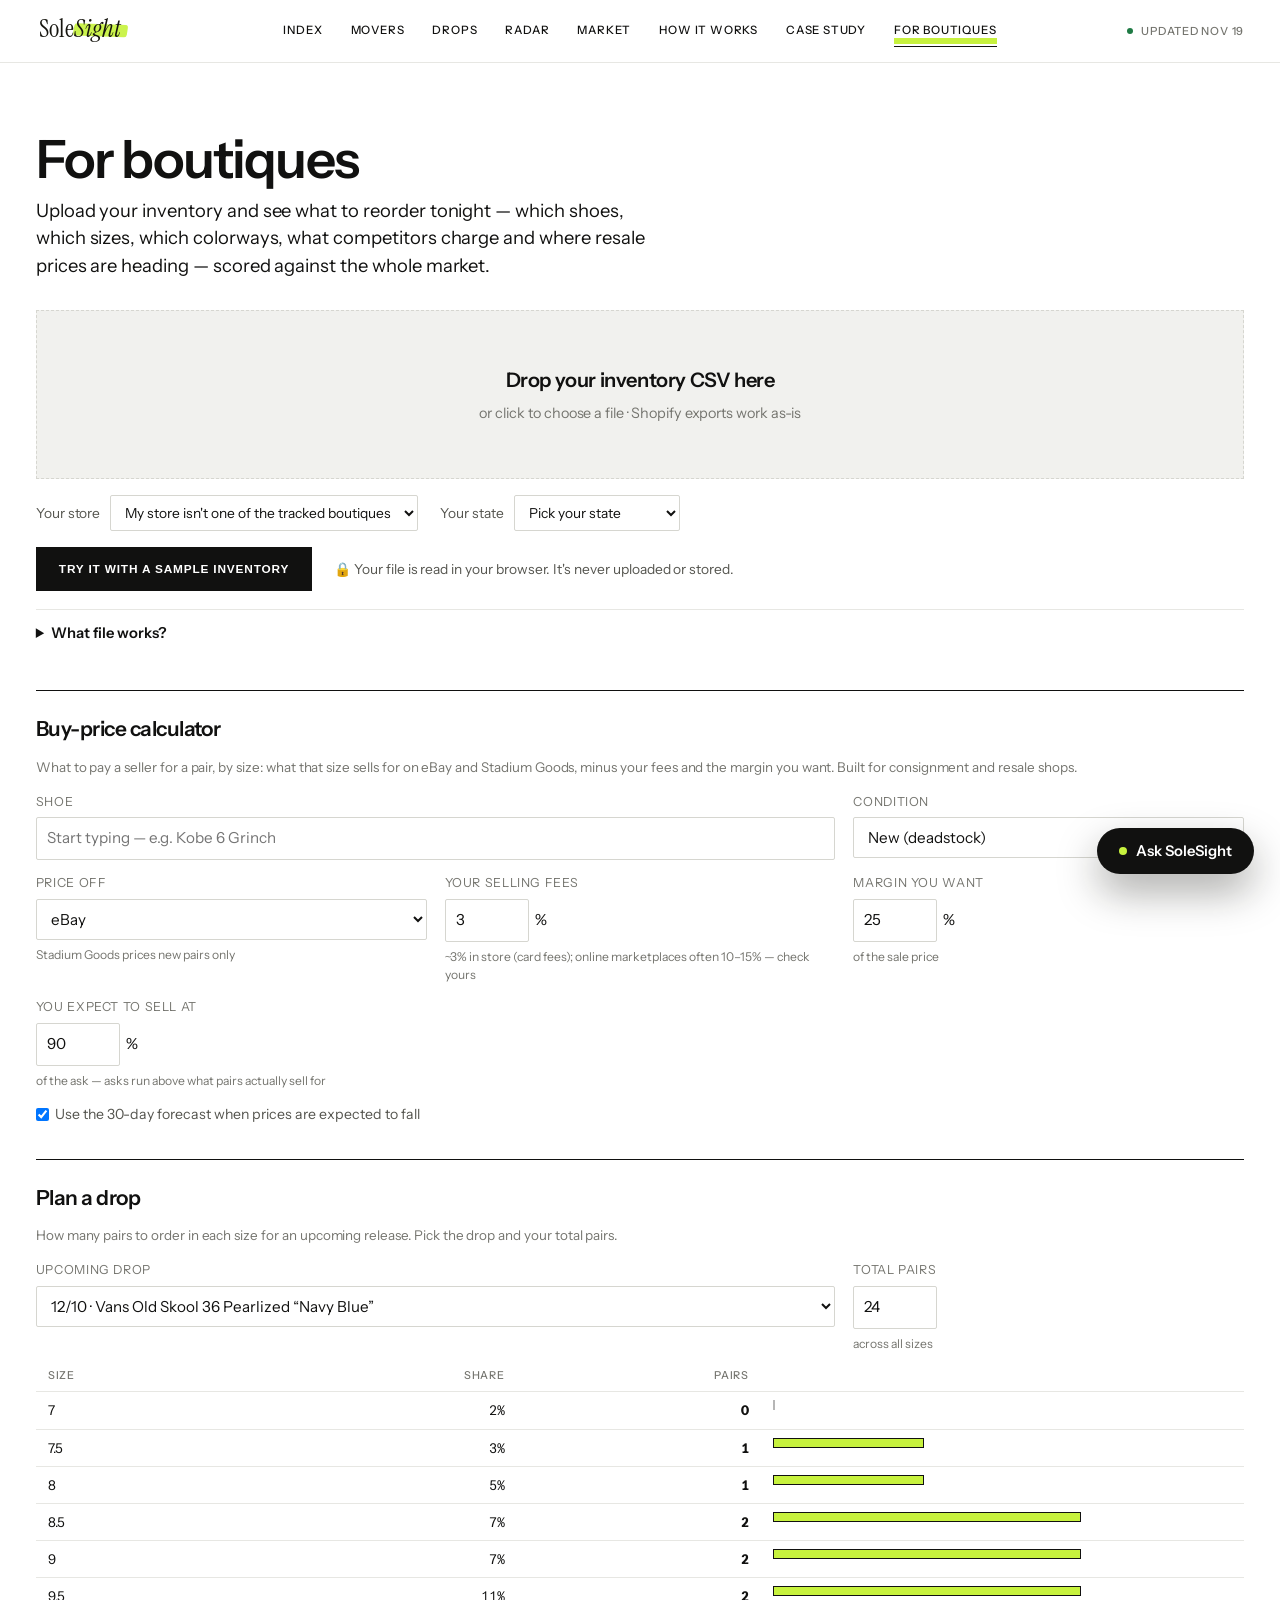
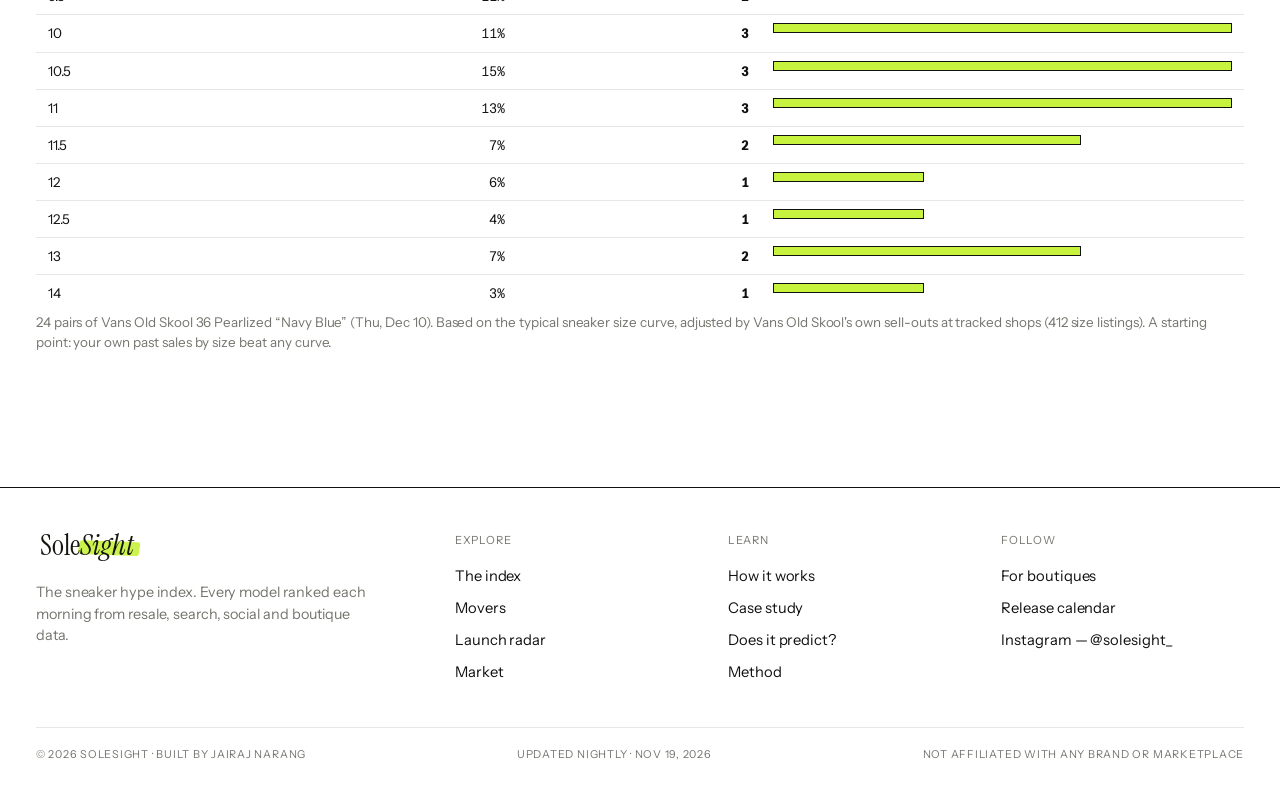
==== boutiques.html @ ac7b25c8 "chore: publish site 2026-11-19T20:16:42Z" ====
<!DOCTYPE html>
<html lang="en">
<head>
  <meta charset="UTF-8" />
  <meta name="viewport" content="width=device-width, initial-scale=1.0, viewport-fit=cover" />
  <title>SoleSight — The AI Sneaker Hype Index</title>
  <meta name="description" content="AI-powered sneaker market intelligence: transformer NLP, machine-learning demand forecasting and predictive analytics, distilled into one 0–100 Hype Score per silhouette by an autonomous nightly pipeline." />
  <link rel="preconnect" href="https://fonts.googleapis.com" />
  <link rel="preconnect" href="https://fonts.gstatic.com" crossorigin />
  <link href="https://fonts.googleapis.com/css2?family=Instrument+Serif:ital@0;1&display=swap" rel="stylesheet" />
  <link href="https://fonts.googleapis.com/css2?family=Instrument+Sans:wdth,wght@75..100,400..700&display=swap" rel="stylesheet" />
  <link rel="icon" href="favicon.ico" sizes="any" />
  <link rel="icon" type="image/png" sizes="64x64" href="favicon.png" />
  <link rel="apple-touch-icon" href="apple-touch-icon.png" />
  <meta property="og:title" content="SoleSight — The AI Sneaker Hype Index" />
  <meta property="og:description" content="100+ sneaker models, 12 brands, one 0–100 Hype Score — refreshed nightly by an autonomous AI pipeline." />
  <meta property="og:image" content="https://solesight.xyz/og.png" />
  <meta property="og:url" content="https://solesight.xyz/" />
  <meta name="twitter:card" content="summary_large_image" />
  <link rel="stylesheet" href="styles.css?v=66" />
</head>
<body>
  <a href="#top" class="skip-link">Skip to content</a>
  <!-- ───────────────── nav ───────────────── -->
  <header class="nav" id="nav">
    <a class="brand" href="index.html" data-page="home" aria-label="SoleSight home">
      <svg class="brand-lockup" viewBox="10 14 286 90" xmlns="http://www.w3.org/2000/svg" role="img" aria-hidden="true">
        <path d="M 134 36 L 280 41 Q 287 41.5 285.5 51 L 282.5 70 Q 281.5 78 273.5 77.5 L 128 72.5 Q 120 72 121.5 62.5 L 125 43 Q 126.5 36 134 36 Z" fill="#C7F23E" opacity="0.92"/>
        <text x="20" y="76" font-family="Instrument Serif, Georgia, serif" font-size="76" fill="#16150F">Sole<tspan font-style="italic">Sight</tspan></text>
      </svg>
    </a>
    <nav class="nav-links">
      <a href="hype-index.html" data-page="hype-index">Index</a>
      <a href="movers.html" data-page="movers">Movers</a>
      <a href="drops.html" data-page="drops">Drops</a>
      <a href="radar.html" data-page="radar">Radar</a>
      <a href="market.html" data-page="market">Market</a>
      <a href="system.html" data-page="system">How it works</a>
      <a href="case-study.html" data-page="case-study">Case study</a>
      <a href="boutiques.html" data-page="boutiques" class="nav-cta">For boutiques</a>
    </nav>
    <div class="nav-live"><span class="live-dot"></span> Updated nightly</div>
  </header>

  <main id="top">
    <!-- ───────────────── home: gallery row ───────────────── -->
    <section class="home-row" id="home-row" data-page="home" aria-label="Tonight's top six"></section>

    <section class="home-head" data-page="home">
      <h1 class="home-title">The AI sneaker<br />hype index</h1>
      <div class="home-copy">
        <p id="home-sub">113 sneakers ranked every morning on resale prices,
          search demand, social chatter and what's selling out in <span class="n-stores">60</span> boutiques.</p>
        <div class="home-actions">
          <a href="hype-index.html" data-page="hype-index" class="btn btn-solid">Open the index</a>
          <a href="system.html" data-page="system" class="btn btn-ghost">How it works</a>
        </div>
      </div>
    </section>

    <!-- live strip — top of the index with weekly change -->
    <section class="ticker" data-page="home" aria-hidden="true">
      <div class="ticker-track" id="ticker-track"></div>
    </section>

    <!-- #1 tonight, with the 360° spin when we have the frames -->
    <section class="home-feature" id="hero-feature" data-page="home"></section>

    <section class="home-drops empty" id="home-drops" data-page="home">
      <div class="home-sec-head"><h2 class="home-h2">Dropping soon</h2>
        <a class="home-sec-meta" href="drops.html" data-page="drops">Full calendar →</a></div>
      <div class="hd-list" id="hd-list"></div>
    </section>

    <section class="home-brands" data-page="home">
      <div class="home-sec-head"><h2 class="home-h2">Browse by brand</h2>
        <span class="home-sec-meta" id="brands-meta"></span></div>
      <div class="brand-tiles" id="brand-tiles"></div>
    </section>

    <!-- ───────────────── controls ───────────────── -->
    <section class="controls" id="index" data-page="hype-index">
      <div class="controls-head">
        <h2 class="section-title">The Index</h2>
        <div class="sort">
          <span class="sort-label">Rank by</span>
          <div class="seg" id="sort-seg">
            <button data-sort="hype" class="on">Hype</button>
            <button data-sort="momentum">Momentum</button>
            <button data-sort="resale_premium">Resale</button>
            <button data-sort="buzz">Buzz</button>
          </div>
        </div>
      </div>
      <div class="chips" id="brand-chips"></div>
      <div class="chips chips-cats" id="cat-chips"></div>
      <div class="stage-note" id="stage-note" hidden></div>
    </section>

    <!-- podium (top 3) -->
    <section class="podium" id="podium" data-page="hype-index"></section>

    <!-- ranked list -->
    <section class="board" id="board" data-page="hype-index"></section>
    <div class="board-foot" id="board-foot" data-page="hype-index"></div>

    <!-- ───────────────── movers ───────────────── -->
    <section class="movers-wrap" id="movers" data-page="movers">
      <h2 class="section-title">This week's movers</h2>
      <p class="section-sub" id="movers-sub"></p>
      <div class="movers" id="movers-grid"></div>
    </section>

    <!-- ───────────── launch radar ───────────── -->
    <section class="radar" id="radar" data-page="radar">
      <h2 class="section-title">Launch <em>radar</em></h2>
      <p class="section-sub">What's hot right now — the shoes peaking and climbing
        on the index tonight, and the signal behind each one. Then where every
        model sits in its hype lifecycle, and the search spikes the data caught.</p>
      <div class="radar-head"><h3>On fire right now</h3>
        <span>Peaking or climbing on the Hype Score — tap a shoe for the full read</span></div>
      <div class="radar-hot" id="radar-hot"></div>
      <div class="radar-head"><h3>Where every shoe sits</h3>
        <span>Stage comes from each shoe's Hype Score path — tap one to filter the index</span></div>
      <div class="radar-stages" id="radar-stages"></div>
      <div class="radar-head"><h3>Search spikes</h3>
        <span>Days a shoe's search interest jumped to 3×+ its 90-day baseline</span></div>
      <div class="radar-events" id="radar-events"></div>
      <div class="discovery" id="discovery"><!-- filled by JS --></div>
    </section>

    <!-- ───────────── market intelligence ───────────── -->
    <section class="market" id="market" data-page="market">
      <h2 class="section-title">Market <em>intelligence</em></h2>
      <p class="section-sub">The analyst view — every brand and category in the
        index, rolled up: average hype, resale premium over retail, search
        momentum and share of the top&nbsp;10.</p>
      <div class="mkt-table" id="mkt-brands"></div>
      <div class="mkt-cats" id="mkt-cats"></div>
    </section>

    <!-- ───────────────── case study ───────────────── -->
    <section class="case" id="case" data-page="case-study">
      <h2 class="section-title">Case study: one shoe's climb</h2>
      <div class="case-body" id="case-body"><!-- filled by JS from stored data --></div>
    </section>

    <!-- ───────────── release calendar ───────────── -->
    <section class="drops" id="drops" data-page="drops">
      <h2 class="section-title">Release calendar</h2>
      <p class="section-sub ms-lede">Upcoming sneaker drops, collected every night from the
        sneaker press. Dates and prices are as reported — releases slip, so check the
        retailer before you plan around one.</p>
      <div class="dr-controls">
        <div class="seg" id="dr-when">
          <button data-when="all" class="on">All upcoming</button>
          <button data-when="week">Next 7 days</button>
          <button data-when="month">Next 30 days</button>
        </div>
        <select id="dr-brand" aria-label="Brand"></select>
      </div>
      <p class="dr-model" id="dr-model"></p>
      <div id="dr-list"></div>
    </section>

    <!-- ───────────── for boutiques: inventory → reorder report ───────────── -->
    <section class="bq" id="boutiques" data-page="boutiques">
      <h2 class="section-title">For boutiques</h2>
      <p class="section-sub ms-lede">Upload your inventory and see what to reorder tonight —
        which shoes, which sizes, which colorways, what competitors charge and where resale
        prices are heading — scored against the whole market.</p>
      <div class="acct" id="acct" hidden>
        <div id="acct-out">
          <b>Save your store and get this report every Monday</b>
          <div class="acct-row"><input type="email" id="acct-login" placeholder="you@yourstore.com" autocomplete="email" />
            <button class="btn btn-solid" id="acct-send" type="button">Email me a sign-in link</button></div>
          <small>No password — we email you a link. Optional: without an account, your file never leaves your browser.</small>
        </div>
        <div id="acct-in" hidden>
          <div class="acct-top"><b>Your store</b><span>Signed in as <span id="acct-who"></span> ·
            <button class="acct-link" id="acct-signout" type="button">Sign out</button></span></div>
          <div class="acct-grid">
            <label>Store name <input id="acct-name" placeholder="e.g. Laced Up" /></label>
            <label>Send Monday's report to <input type="email" id="acct-email" /></label>
            <label class="acct-check"><input type="checkbox" id="acct-weekly" /> Email me the reorder report every Monday</label>
          </div>
          <div class="acct-row">
            <button class="btn btn-ghost" id="acct-save" type="button">Save settings</button>
            <button class="btn btn-solid" id="acct-saveinv" type="button">Save loaded inventory to my account</button>
            <button class="btn btn-ghost" id="acct-load" type="button" hidden>Load my saved inventory</button>
          </div>
          <small id="acct-last"></small>
        </div>
        <p class="acct-msg" id="acct-msg"></p>
      </div>

      <label class="bq-drop" id="bq-drop">
        <input type="file" id="bq-file" accept=".csv,text/csv" />
        <b>Drop your inventory CSV here</b>
        <span>or click to choose a file · Shopify exports work as-is</span>
      </label>
      <div class="bq-row">
        <label class="bq-store-pick">Your store
          <select id="bq-store"></select></label>
        <label class="bq-store-pick">Your state
          <select id="bq-state"></select></label>
      </div>
      <div class="bq-row">
        <button class="btn btn-solid" id="bq-sample" type="button">Try it with a sample inventory</button>
        <span class="bq-private">Your file is read in your browser. It's never uploaded or stored.</span>
      </div>
      <details class="bq-how">
        <summary>What file works?</summary>
        <p><b>From Shopify:</b> Products → Export → "All products" → CSV, or Products → Inventory → Export.
          Either works without editing.</p>
        <p><b>Any spreadsheet:</b> one row per shoe and size, with columns for the product name,
          size and quantity in stock. Optional: a style code (e.g. FV5029-100) for exact matching,
          a colorway, your selling price (to compare against competitors), and units sold in the
          last 30 days for advice specific to your store.</p>
        <p><b>Competitor data</b> comes from the public product listings of the <span class="n-stores">60</span> boutiques
          SoleSight tracks, refreshed nightly.</p>
      </details>
      <div id="bq-out"></div>

      <div class="bc" id="bc">
        <h3 class="bq-h">Buy-price calculator</h3>
        <p class="bq-fine">What to pay a seller for a pair, by size: what that size sells for on eBay and Stadium Goods,
          minus your fees and the margin you want. Built for consignment and resale shops.</p>
        <div class="bc-form">
          <label class="bc-shoe">Shoe
            <input id="bc-shoe" list="bc-shoes" placeholder="Start typing — e.g. Kobe 6 Grinch" autocomplete="off" />
            <datalist id="bc-shoes"></datalist></label>
          <label>Condition
            <select id="bc-cond"><option value="Deadstock">New (deadstock)</option><option value="Used">Used</option></select></label>
          <label>Price off
            <select id="bc-src"><option value="ebay">eBay</option><option value="sg">Stadium Goods</option>
              <option value="low">Lower of the two</option></select>
            <small>Stadium Goods prices new pairs only</small></label>
          <label>Your selling fees <span><input id="bc-fee" type="number" min="0" max="40" step="0.5" value="3" />%</span>
            <small>~3% in store (card fees); online marketplaces often 10–15% — check yours</small></label>
          <label>Margin you want <span><input id="bc-margin" type="number" min="0" max="80" step="1" value="25" />%</span>
            <small>of the sale price</small></label>
          <label>You expect to sell at <span><input id="bc-real" type="number" min="50" max="110" step="1" value="90" />%</span>
            <small>of the ask — asks run above what pairs actually sell for</small></label>
          <label class="bc-check"><input id="bc-outlook" type="checkbox" checked />
            Use the 30-day forecast when prices are expected to fall</label>
        </div>
        <div id="bc-out"></div>
      </div>

      <div class="bc dp" id="dp">
        <h3 class="bq-h">Plan a drop</h3>
        <p class="bq-fine">How many pairs to order in each size for an upcoming release. Pick the drop and your total pairs.</p>
        <div class="bc-form">
          <label class="bc-shoe">Upcoming drop
            <select id="dp-drop"></select></label>
          <label>Total pairs <span><input id="dp-pairs" type="number" min="1" max="2000" step="1" value="24" /></span>
            <small>across all sizes</small></label>
        </div>
        <div id="dp-out"></div>
      </div>
    </section>

    <!-- ───────────── does it predict? (backtest) ───────────── -->
    <section class="bt" id="predict" data-page="predict">
      <h2 class="section-title">Does it actually <em>predict?</em></h2>
      <p class="section-sub">One case study is an anecdote. So the momentum
        engine — the Hype Score's heaviest input — is backtested across every
        model's full search history: thousands of historical checks asking one
        question, <em>when a shoe was flagged rising, did that demand still hold
        weeks later?</em></p>
      <div class="bt-body" id="bt-body"><!-- filled by JS from data.json --></div>
    </section>


    <!-- ───────────── system ───────────── -->
    <section class="sys" id="system" data-page="system">
      <h2 class="section-title">How it's <em>built</em></h2>
      <p class="section-sub">An end-to-end system: nine live data feeds, one
        autonomous nightly pipeline, zero servers — the platform publishes
        itself while its builder sleeps.</p>
      <div class="sys-flow">
        <div class="sys-step reveal"><span class="sys-n">01</span><h3>Collect</h3>
          <p>Google Trends, eBay (US · UK · DE), Bluesky, Mastodon, YouTube,
            Google News + sneaker press, Wikipedia and <span class="n-stores">60</span> boutique feeds —
            every adapter degrades gracefully if a source refuses.</p></div>
        <div class="sys-step reveal"><span class="sys-n">02</span><h3>Store</h3>
          <p>One SQLite database, saved after every nightly run — with the
            previous night's copy and weekly snapshots kept as backups.</p></div>
        <div class="sys-step reveal"><span class="sys-n">03</span><h3>Understand</h3>
          <p>A RoBERTa transformer scores community sentiment; Prophet fits a
            30-day demand forecast with confidence bands per model.</p></div>
        <div class="sys-step reveal"><span class="sys-n">04</span><h3>Detect</h3>
          <p>Launch Radar flags demand spikes ≥3× each model's trailing
            baseline and labels every lifecycle stage.</p></div>
        <div class="sys-step reveal"><span class="sys-n">05</span><h3>Score &amp; explain</h3>
          <p>Five weighted signals blend into a 0–100 Hype Score, plus a
            plain-English insight per model.</p></div>
        <div class="sys-step reveal"><span class="sys-n">06</span><h3>Publish</h3>
          <p>Everything lands in one static <code>data.json</code>; GitHub
            Actions redeploys this site — no human in the loop.</p></div>
      </div>
      <p class="sys-foot">Tool choices, briefly: <b>Prophet</b> because sneaker
        demand is seasonal and per-model history is short · <b>RoBERTa</b>
        because community chatter is noisy short-form text · <b>SQLite + one
        static JSON</b> because zero infrastructure is a feature, not a
        compromise.</p>
      <p class="sys-roster"><span>The boutique network</span>
        Kith · Undefeated · A Ma Manière · Union LA · Extra Butter ·
        Nice Kicks · Packer · Notre · Xhibition · Bodega · Concepts · Feature ·
        Lapstone &amp; Hammer · Social Status · Sneaker Politics · Kickclusive ·
        Soled Out · Showtime · Sneakerprovider — shelf
        availability polled nightly from each store's public product feed.</p>

      <!-- signal provenance — every score input traced to its source -->
      <h3 class="prov-title">Signal provenance — every number, traced</h3>
      <p class="prov-sub">The Hype Score is five weighted signals. Here's exactly
        where each one comes from and how live it is — nothing black-box.</p>
      <div class="prov">
        <div class="prov-row prov-head">
          <span>Component</span><span>Data source</span><span>Stored / fetched</span><span>Status</span>
        </div>
        <div class="prov-row">
          <span><b>Resale premium</b> <i>.26</i></span>
          <span>eBay Browse API — deadstock (new/unworn) asks ÷ retail MSRP · US, UK &amp; DE markets, USD-converted</span>
          <span><code>resale</code> ← resale.py</span>
          <span><em class="sig-badge live">live</em></span>
        </div>
        <div class="prov-row">
          <span><b>Search momentum</b> <i>.24</i></span>
          <span>Google Trends — recent 14 days vs. the prior 14</span>
          <span><code>trends</code> ← google_trends.py</span>
          <span><em class="sig-badge live">live</em></span>
        </div>
        <div class="prov-row">
          <span><b>Search interest</b> <i>.18</i></span>
          <span>Google Trends — same rows, level vs. the model's own peak</span>
          <span><code>trends</code></span>
          <span><em class="sig-badge live">live</em></span>
        </div>
        <div class="prov-row">
          <span><b>Social buzz</b> <i>.20</i></span>
          <span>Bluesky + YouTube live · Instagram/TikTok modeled (no viable API)</span>
          <span><code>social</code> ← bluesky.py, social.py</span>
          <span><em class="sig-badge part">partial</em></span>
        </div>
        <div class="prov-row">
          <span><b>Community mood</b> <i>.12</i></span>
          <span>Bluesky + Mastodon + Reddit + YouTube comments, scored by RoBERTa</span>
          <span><code>reddit_posts</code> ← sentiment.py</span>
          <span><em class="sig-badge live">live</em></span>
        </div>
      </div>
      <p class="prov-note">Context signals shown across the site — Wikipedia
        attention, press coverage &amp; momentum, boutique sell-through — stay
        <em>out</em> of the score until the backtest earns them a weight.</p>
    </section>

    <!-- ───────────────── method ───────────────── -->
    <section class="method" id="method" data-page="method">
      <h2 class="section-title">How the score works</h2>
      <p class="section-sub ms-lede">Every shoe gets one number from 0 to 100.
        <b>A 99 means it's hotter right now than 99% of every score we've ever
        recorded.</b> Higher means hotter. That's it.</p>

      <div class="ms-steps">
        <div class="ms-step reveal"><span class="ms-n">1</span>
          <h3>We check 5 things, every night</h3>
          <p>What it resells for, whether Google searches are rising, how many
            people search for it, how much people post about it, and whether
            they talk about it positively.</p></div>
        <div class="ms-step reveal"><span class="ms-n">2</span>
          <h3>We blend them into one number</h3>
          <p>Resale counts the most, because real money is the strongest
            signal. If a shoe is missing one of the five, it's scored on the
            rest instead of getting a zero.</p></div>
        <div class="ms-step reveal"><span class="ms-n">3</span>
          <h3>We compare it to every score ever</h3>
          <p>That number is ranked against every daily score we've recorded
            since July 2026, so the hottest shoes land in the 90s and a 90
            means the same thing every night.</p></div>
      </div>

      <h3 class="ms-h">The 5 things, and how much each counts</h3>
      <div class="ms-signals">
        <div class="ms-sig reveal"><b>26%</b><span><strong>Resale price</strong> — what it's listed for, new, on eBay vs. what it cost in stores.</span></div>
        <div class="ms-sig reveal"><b>24%</b><span><strong>Search trend</strong> — are Google searches going up or down over the last two weeks?</span></div>
        <div class="ms-sig reveal"><b>20%</b><span><strong>Social buzz</strong> — posts and views on YouTube and Bluesky. Instagram and TikTok aren't in yet: there's no free way to get their data.</span></div>
        <div class="ms-sig reveal"><b>18%</b><span><strong>Search level</strong> — how much people are searching for it compared with its own usual.</span></div>
        <div class="ms-sig reveal"><b>12%</b><span><strong>Mood</strong> — are people talking about it positively or negatively? An AI model reads the posts.</span></div>
      </div>

      <h3 class="ms-h">Reading the number</h3>
      <div class="ms-scale">
        <div><b>90–100</b><span>On fire</span></div>
        <div><b>70–89</b><span>Hot</span></div>
        <div><b>40–69</b><span>Steady</span></div>
        <div><b>0–39</b><span>Quiet</span></div>
      </div>

      <details class="tech-method reveal">
        <summary>For the nerds — the full formula, every data source &amp; a worked example</summary>
        <div class="tm-grid">
          <div class="tm-col">
            <h4>The formula</h4>
            <pre>raw   = Σ(wᵢ · vᵢ) / Σ(wᵢ)   over available signals
score = % of all recorded daily raw scores below it</pre>
            <p><b>Why the second line:</b> no shoe maxes all five signals at once,
            so raw scores bunch low — the hottest shoe in the market sits near 50
            raw. The published Hype Score is that raw score's rank against every
            daily score recorded since July 2026, frozen as a fixed reference, so
            <b>99 means hotter than 99% of all readings</b> and a number means the
            same thing every night. Rankings never change — only the scale.</p>
            <p>Every component maps onto 0–100 before weighting:</p>
            <ul>
              <li><b>Search intensity</b> — Google's 0–100 index, 14-day mean. Relative to each model's own peak, so it measures <em>how hot the model is vs. itself</em>, not raw volume across models.</li>
              <li><b>Search momentum</b> — recent 14d vs. prior 14d percent change, mapped as <code>50 + Δ% × 0.8</code>, clamped to [0, 100]. Saturates at roughly ±62%. Skipped when the prior two weeks average under 5 on Google's scale — a percent change off a baseline that thin is noise, not signal<span id="mom-missing"></span>; those models are scored on their other signals.</li>
              <li><b>Resale premium</b> — median price ÷ retail MSRP, mapped linearly from 0.8× (→ 0) to 2.6× (→ 100). The clamp caps extreme listings; prices are decile-trimmed before the median to drop fakes and typo listings. A model with no known retail price contributes nothing (see missing signals).</li>
              <li><b>Social buzz</b> — daily cross-platform engagement, normalized 0–100 to the model's own peak (same convention as Trends).</li>
              <li><b>Community mood</b> — per-post transformer sentiment <code>P(pos) − P(neg)</code> ∈ [−1, 1], averaged over all scored posts, mapped to 0–100.</li>
            </ul>
            <p><b>Missing signals:</b> weights renormalize over whatever is present —
            a model missing resale data is scored fairly on the rest, never
            implicitly zeroed. <b>Update cadence:</b> search &amp; forecasts nightly
            (stalest-first); other signals refresh whenever their source runs.
            <b>Baseline window:</b> each model carries ~269 days of daily history.</p>
          </div>
          <div class="tm-col">
            <h4>Worked example — today's #1</h4>
            <div id="worked-example"><!-- filled by JS with live numbers --></div>
          </div>
        </div>
      </details>

      <div class="limits reveal">
        <h4>What the score can't see (yet)</h4>
        <ul>
          <li>Resale uses <b>asking prices</b> on eBay, not final sale prices —
            sold-price data is only available through paid partnerships.</li>
          <li>Google search numbers show how hot a shoe is <b>compared with its
            own history</b>, not how many people search in total.</li>
          <li>Mood and buzz come from YouTube, Bluesky and Mastodon. Instagram
            and TikTok aren't included — there's no free way to get their data.</li>
          <li>Wikipedia views, press coverage and boutique sell-outs show on each
            shoe's page but <b>don't count toward the score</b> until we've
            tested that they make it more accurate.</li>
        </ul>
      </div>
    </section>
  </main>

  <footer class="footer">
    <div class="footer-grid">
      <div class="footer-about">
        <a class="brand" href="index.html" data-page="home" aria-label="SoleSight home">
          <svg class="brand-lockup" viewBox="10 14 286 90" xmlns="http://www.w3.org/2000/svg" role="img" aria-hidden="true">
            <path d="M 134 36 L 280 41 Q 287 41.5 285.5 51 L 282.5 70 Q 281.5 78 273.5 77.5 L 128 72.5 Q 120 72 121.5 62.5 L 125 43 Q 126.5 36 134 36 Z" fill="#C7F23E" opacity="0.92"/>
            <text x="20" y="76" font-family="Instrument Serif, Georgia, serif" font-size="76" fill="#16150F">Sole<tspan font-style="italic">Sight</tspan></text>
          </svg>
        </a>
        <p>The sneaker hype index. Every model ranked each morning from resale,
          search, social and boutique data.</p>
      </div>
      <div class="footer-col"><span class="footer-h">Explore</span>
        <a href="hype-index.html" data-page="hype-index">The index</a>
        <a href="movers.html" data-page="movers">Movers</a>
        <a href="radar.html" data-page="radar">Launch radar</a>
        <a href="market.html" data-page="market">Market</a></div>
      <div class="footer-col"><span class="footer-h">Learn</span>
        <a href="system.html" data-page="system">How it works</a>
        <a href="case-study.html" data-page="case-study">Case study</a>
        <a href="predict.html" data-page="predict">Does it predict?</a>
        <a href="method.html" data-page="method">Method</a></div>
      <div class="footer-col"><span class="footer-h">Follow</span>
        <a href="boutiques.html" data-page="boutiques">For boutiques</a>
        <a href="drops.html" data-page="drops">Release calendar</a>
        <a href="https://www.instagram.com/solesight_/" target="_blank" rel="noopener">Instagram — @solesight_</a></div>
    </div>
    <div class="footer-base">
      <span>&copy; 2026 SoleSight · Built by Jairaj Narang</span>
      <span id="footer-updated">Updated nightly</span>
      <span>Not affiliated with any brand or marketplace</span>
    </div>
  </footer>

  <!-- ───────────────── detail overlay ───────────────── -->
  <div class="sheet-backdrop" id="sheet-backdrop"></div>
  <aside class="sheet" id="sheet" aria-hidden="true" role="dialog" aria-modal="true"
    aria-labelledby="sheet-title" tabindex="-1"></aside>

  <script src="app.js?v=57"></script>
  <script src="config.js?v=1"></script>
  <script src="boutique.js?v=27"></script>
  <script src="account.js?v=1"></script>
  <script src="ask.js?v=2"></script>
</body>
</html>
---- styles.css ----
/* ============================================================
   SoleSight — The Hype Index
   Editorial cream aesthetic: oversized Instrument Serif display,
   General Sans UI, warm paper canvas, restrained accents, motion.
   ============================================================ */

:root {
  /* paper / ink */
  --canvas:   #F1ECE1;   /* warm cream page */
  --paper:    #FBF9F3;   /* raised card */
  --paper-2:  #F6F2E8;   /* secondary surface */
  --ink:      #16150F;   /* near-black warm */
  --ink-2:    #5C574C;   /* muted */
  --ink-3:    #706B5E;   /* faint / captions — darkened from #8E8877 for WCAG AA contrast on canvas */
  --line:     #E2DBCB;   /* hairline */
  --line-2:   #D3CAB6;

  /* accents */
  --acid:     #C7F23E;   /* signature highlight (sparing) */
  --acid-ink: #3B4A00;   /* text/edge on acid */
  --pos:      #1E7A44;   /* up */
  --neg:      #C43D2F;   /* down */

  /* chart */
  --stockx:   #1F7A4D;
  --ebay:     #2A64C7;

  --serif: 'Instrument Serif', Georgia, 'Times New Roman', serif;
  --sans:  'General Sans', system-ui, -apple-system, sans-serif;

  --maxw: 1240px;
  --r: 18px;
  --ease: cubic-bezier(.22,.61,.36,1);
}

* { box-sizing: border-box; margin: 0; padding: 0; }
html { scroll-behavior: smooth; overflow-x: hidden; }
body {
  background: var(--canvas);
  color: var(--ink);
  font-family: var(--sans);
  font-weight: 450;
  line-height: 1.5;
  -webkit-font-smoothing: antialiased;
  overflow-x: hidden;
}
a { color: inherit; text-decoration: none; }
em { font-style: italic; }

/* subtle paper grain + warm glow */
.grain {
  position: fixed; inset: 0; z-index: 0; pointer-events: none;
  background:
    radial-gradient(60% 40% at 78% 6%, rgba(199,242,62,.18), transparent 70%),
    radial-gradient(50% 40% at 0% 40%, rgba(210,180,120,.12), transparent 70%);
}
main, .nav, .footer { position: relative; z-index: 1; }

.section-title {
  font-family: var(--serif);
  font-weight: 400;
  font-size: clamp(1.9rem, 4vw, 3rem);
  letter-spacing: -.01em;
  line-height: 1;
}
.eyebrow {
  font-size: .74rem; font-weight: 600; letter-spacing: .28em;
  text-transform: uppercase; color: var(--ink-3);
}

/* ─────────────── nav ─────────────── */
.nav {
  position: sticky; top: 0; z-index: 50;
  display: flex; align-items: center; justify-content: space-between;
  padding: 18px clamp(20px, 5vw, 56px);
  background: rgba(241,236,225,.72);
  backdrop-filter: blur(14px) saturate(1.2);
  border-bottom: 1px solid var(--line);
}
.brand { display: flex; align-items: center; gap: 10px; }
.brand-mark { font-size: 1.15rem; color: var(--ink); }
.brand-word { font-family: var(--serif); font-size: 1.5rem; letter-spacing: -.01em; }
.nav-links { display: flex; gap: 30px; }
.nav-links a {
  font-size: .78rem; font-weight: 650; color: var(--ink-2);
  text-transform: uppercase; letter-spacing: .05em; white-space: nowrap;
  position: relative; padding: 4px 0; transition: color .25s;
}
.nav-links a::after {
  content: ''; position: absolute; left: 0; bottom: -2px; height: 2px; width: 0;
  background: var(--ink); transition: width .28s var(--ease);
}
.nav-links a:hover, .nav-links a[aria-current="page"] { color: var(--ink); }
.nav-links a:hover::after, .nav-links a[aria-current="page"]::after { width: 100%; }

/* one page at a time — sections set their own display, so [hidden] needs the weight */
main > [data-page][hidden] { display: none !important; }

.stage-note {
  display: flex; align-items: center; flex-wrap: wrap; gap: 10px;
  margin-top: 14px; font-size: .86rem; color: var(--ink-2);
}
.stage-note b { color: var(--ink); }
.nav-live {
  display: flex; align-items: center; gap: 8px;
  font-size: .72rem; font-weight: 600; letter-spacing: .12em;
  text-transform: uppercase; color: var(--ink-2);
}
.live-dot {
  width: 7px; height: 7px; border-radius: 50%; background: var(--pos);
  box-shadow: 0 0 0 0 rgba(30,122,68,.5); animation: pulse 2.4s infinite;
}
@keyframes pulse {
  0% { box-shadow: 0 0 0 0 rgba(30,122,68,.5); }
  70% { box-shadow: 0 0 0 7px rgba(30,122,68,0); }
  100% { box-shadow: 0 0 0 0 rgba(30,122,68,0); }
}

/* ─────────────── hero ─────────────── */
.hero {
  max-width: var(--maxw); margin: 0 auto;
  padding: clamp(40px, 7vw, 88px) clamp(20px, 5vw, 56px) 40px;
  display: grid; grid-template-columns: 1.05fr .95fr; gap: 40px;
  align-items: center;
}
.hero-title {
  font-family: var(--serif); font-weight: 400;
  font-size: clamp(3rem, 8vw, 6.4rem); line-height: .94;
  letter-spacing: -.025em; margin: 18px 0 22px;
}
.hero-title em { color: var(--ink); position: relative; }
.hero-title em::after {
  content: ''; position: absolute; left: -.02em; right: -.02em; bottom: .1em;
  height: .34em; background: var(--acid); z-index: -1; opacity: .85;
  transform: skewX(-4deg);
}
.hero-sub {
  font-size: 1.06rem; color: var(--ink-2); max-width: 46ch; line-height: 1.6;
}
.hero-sub strong { color: var(--ink); font-weight: 600; }
.hero-actions { display: flex; gap: 14px; margin-top: 30px; }
.btn {
  display: inline-flex; align-items: center; gap: 8px;
  padding: 13px 24px; border-radius: 999px; font-weight: 600; font-size: .92rem;
  transition: transform .2s var(--ease), background .2s, box-shadow .25s;
}
.btn-solid { background: var(--ink); color: var(--canvas); }
.btn-solid:hover { transform: translateY(-2px); box-shadow: 0 12px 26px rgba(20,19,15,.24); }
.btn-ghost { border: 1px solid var(--line-2); color: var(--ink); }
.btn-ghost:hover { background: var(--paper); transform: translateY(-2px); }

/* featured #1 card */
.hero-feature {
  position: relative; border-radius: 26px; padding: 30px;
  background: linear-gradient(160deg, var(--paper), var(--paper-2));
  border: 1px solid var(--line);
  box-shadow: 0 30px 70px -30px rgba(20,19,15,.30);
  overflow: hidden;
}
.hf-glow {
  position: absolute; width: 120%; height: 80%; left: -10%; top: -20%;
  background: radial-gradient(closest-side, rgba(199,242,62,.55), transparent 70%);
  filter: blur(10px); z-index: 0;
}
.hf-rankpill {
  position: absolute; top: 22px; left: 22px; z-index: 3;
  font-size: .68rem; font-weight: 700; letter-spacing: .16em; text-transform: uppercase;
  background: var(--ink); color: var(--canvas); padding: 6px 12px; border-radius: 999px;
}
.hf-img { position: relative; z-index: 2; display: block; width: 100%;
  filter: drop-shadow(0 26px 30px rgba(20,19,15,.32)); }
.hf-img img { width: 100%; height: auto; display: block;
  transition: transform .5s var(--ease); }
.hero-feature:hover .hf-img img { transform: rotate(-3deg) scale(1.04); }
.hf-meta { position: relative; z-index: 2; margin-top: 12px;
  display: flex; align-items: flex-end; justify-content: space-between; gap: 12px; }
.hf-name { font-family: var(--serif); font-size: 1.7rem; line-height: 1.02; }
.hf-brand { font-size: .72rem; letter-spacing: .16em; text-transform: uppercase; color: var(--ink-3); }
.hf-score { text-align: right; flex-shrink: 0; }
.hf-score b { font-family: var(--serif); font-size: 3.4rem; line-height: .8; display: block; }
.hf-score span { font-size: .68rem; letter-spacing: .18em; text-transform: uppercase; color: var(--ink-3); }
.hf-stats { position: relative; z-index: 2; display: flex; gap: 22px; margin-top: 18px;
  padding-top: 16px; border-top: 1px solid var(--line); }
.hf-stat b { font-size: 1.05rem; font-variant-numeric: tabular-nums; }
.hf-stat span { display: block; font-size: .64rem; letter-spacing: .12em;
  text-transform: uppercase; color: var(--ink-3); margin-top: 2px; }

/* ─────────────── controls ─────────────── */
.controls {
  max-width: var(--maxw); margin: 40px auto 0; padding: 0 clamp(20px, 5vw, 56px);
}
.controls-head { display: flex; align-items: flex-end; justify-content: space-between;
  flex-wrap: wrap; gap: 16px; border-top: 1px solid var(--line); padding-top: 26px; }
.sort { display: flex; align-items: center; gap: 12px; }
.sort-label { font-size: .72rem; letter-spacing: .14em; text-transform: uppercase; color: var(--ink-3); }
.seg { display: inline-flex; background: var(--paper); border: 1px solid var(--line);
  border-radius: 999px; padding: 4px; }
.seg button {
  border: 0; background: transparent; cursor: pointer;
  font-family: var(--sans); font-weight: 600; font-size: .84rem; color: var(--ink-2);
  padding: 7px 16px; border-radius: 999px; transition: all .22s var(--ease);
}
.seg button.on { background: var(--ink); color: var(--canvas); }
.chips { display: flex; flex-wrap: wrap; gap: 8px; margin: 18px 0 4px; }
.chip {
  cursor: pointer; font-size: .8rem; font-weight: 550;
  padding: 7px 15px; border-radius: 999px; border: 1px solid var(--line-2);
  background: transparent; color: var(--ink-2); transition: all .2s var(--ease);
}
.chip:hover { border-color: var(--ink); color: var(--ink); }
.chip.on { background: var(--acid); border-color: var(--acid); color: var(--acid-ink); }

/* ─────────────── podium (top 3) ─────────────── */
.podium {
  max-width: var(--maxw); margin: 26px auto 0; padding: 0 clamp(20px, 5vw, 56px);
  display: grid; grid-template-columns: repeat(3, 1fr); gap: 20px;
}
.pod {
  position: relative; cursor: pointer; border-radius: 22px; padding: 24px;
  background: var(--paper); border: 1px solid var(--line); overflow: hidden;
  box-shadow: 0 1px 2px rgba(20,19,15,.03);
  transition: transform .3s var(--ease), box-shadow .3s;
}
.pod:hover { transform: translateY(-6px); box-shadow: 0 26px 50px -26px rgba(20,19,15,.32); }
.pod-glow { position: absolute; inset: -20% -10% auto -10%; height: 70%;
  background: radial-gradient(closest-side, rgba(199,242,62,.4), transparent 72%); }
.pod-rank { font-family: var(--serif); font-size: 3.2rem; line-height: .8; color: var(--ink); }
.pod-img { position: relative; z-index: 2; margin: 4px 0 8px;
  filter: drop-shadow(0 18px 22px rgba(20,19,15,.26)); }
.pod-img img { width: 100%; height: 150px; object-fit: contain;
  transition: transform .45s var(--ease); }
.pod:hover .pod-img img { transform: scale(1.06) rotate(-2deg); }
.pod-brand { font-size: .66rem; letter-spacing: .16em; text-transform: uppercase; color: var(--ink-3); }
.pod-name { font-family: var(--serif); font-size: 1.35rem; line-height: 1.02; margin: 2px 0 12px; }
.pod-foot { display: flex; align-items: baseline; justify-content: space-between; }
.pod-score { font-family: var(--serif); font-size: 2rem; line-height: .8; }
.pod-score small { font-size: .6rem; letter-spacing: .14em; color: var(--ink-3);
  display: block; text-transform: uppercase; }

/* ─────────────── board (ranked list) ─────────────── */
.board { max-width: var(--maxw); margin: 34px auto 0; padding: 0 clamp(20px, 5vw, 56px); }
.row {
  display: grid; align-items: center; cursor: pointer;
  grid-template-columns: 46px 74px minmax(0, 1fr) 120px 96px 90px 84px;
  gap: 16px; padding: 14px 16px; border-radius: 16px;
  border-bottom: 1px solid var(--line);
  transition: background .2s, transform .2s var(--ease);
}
.row:hover { background: var(--paper); transform: translateX(4px);
  box-shadow: 0 14px 30px -22px rgba(20,19,15,.3); }
.row-rank { font-family: var(--serif); font-size: 1.7rem; color: var(--ink-3); }
.row-thumb { width: 74px; height: 54px; }
.row-thumb img { width: 100%; height: 100%; object-fit: contain;
  filter: drop-shadow(0 6px 8px rgba(20,19,15,.18)); transition: transform .3s var(--ease); }
.row:hover .row-thumb img { transform: scale(1.08); }
.row-name { min-width: 0; }
.row-name b { font-size: 1rem; font-weight: 600; display: block;
  overflow: hidden; text-overflow: ellipsis; white-space: nowrap; }
.row-name span { font-size: .72rem; letter-spacing: .1em; text-transform: uppercase; color: var(--ink-3); }
.row-spark { width: 120px; height: 34px; }
.row-metric { text-align: right; font-variant-numeric: tabular-nums; }
.row-metric b { font-size: .98rem; font-weight: 600; }
.row-metric span { display: block; font-size: .62rem; letter-spacing: .1em;
  text-transform: uppercase; color: var(--ink-3); }
.row-hype { text-align: right; }
.row-hype b { font-family: var(--serif); font-size: 1.7rem; line-height: .8; }
.delta { font-weight: 600; font-size: .9rem; font-variant-numeric: tabular-nums; }
.delta.up { color: var(--pos); } .delta.down { color: var(--neg); } .delta.flat { color: var(--ink-3); }

/* ─────────────── movers ─────────────── */
.movers-wrap, .method { max-width: var(--maxw); margin: 80px auto 0; padding: 0 clamp(20px, 5vw, 56px); }
.movers { display: grid; grid-template-columns: repeat(4, 1fr); gap: 16px; margin-top: 26px; }
.mover { padding: 20px; border-radius: 18px; background: var(--paper); border: 1px solid var(--line);
  box-shadow: 0 1px 2px rgba(20,19,15,.03); transition: transform .25s var(--ease), box-shadow .25s; }
.mover:hover { transform: translateY(-4px); box-shadow: 0 22px 42px -24px rgba(20,19,15,.26); }
.mover img { width: 100%; height: 96px; object-fit: contain;
  filter: drop-shadow(0 10px 12px rgba(20,19,15,.2)); }
.mover-name { font-size: .86rem; font-weight: 600; margin-top: 10px; }
.mover-delta { font-size: 1.3rem; font-family: var(--serif); margin-top: 4px; }

/* ─────────────── method ─────────────── */
.method-grid { display: grid; grid-template-columns: repeat(5, 1fr); gap: 14px; margin-top: 26px; }
.method-card { padding: 22px 18px; border-radius: 16px; background: var(--paper);
  border: 1px solid var(--line); box-shadow: 0 1px 2px rgba(20,19,15,.03); }
.method-card:hover { transform: translateY(-3px); box-shadow: 0 20px 40px -24px rgba(20,19,15,.24); }
.mc-w { font-family: var(--serif); font-size: 2.1rem; color: var(--ink); }
.method-card h3 { font-size: .92rem; font-weight: 600; margin: 8px 0 6px; }
.method-card p { font-size: .8rem; color: var(--ink-2); line-height: 1.5; }

/* ─────────────── footer ─────────────── */
.footer { max-width: var(--maxw); margin: 90px auto 0; padding: 40px clamp(20px,5vw,56px) 60px;
  border-top: 1px solid var(--line); }
.footer-word { font-family: var(--serif); font-size: 2.4rem; }
.footer p { color: var(--ink-3); font-size: .84rem; margin-top: 6px; }
.footer-credit { font-size: .72rem; letter-spacing: .04em; margin-top: 18px; }

/* ─────────────── detail sheet ─────────────── */
.sheet-backdrop { position: fixed; inset: 0; z-index: 90; background: rgba(20,19,15,.42);
  backdrop-filter: blur(3px); opacity: 0; pointer-events: none; transition: opacity .3s; }
.sheet-backdrop.on { opacity: 1; pointer-events: auto; }
.sheet {
  position: fixed; top: 0; right: 0; bottom: 0; z-index: 100;
  width: min(560px, 94vw); background: var(--canvas);
  border-left: 1px solid var(--line); box-shadow: -30px 0 80px -30px rgba(20,19,15,.5);
  transform: translateX(100%); transition: transform .42s var(--ease);
  overflow-y: auto; padding: 28px clamp(20px, 3vw, 34px) 60px;
}
.sheet.on { transform: translateX(0); }
.sheet-close { position: fixed; top: 14px; right: 14px; z-index: 5; border: 0; background: transparent;
  font-size: 1.6rem; cursor: pointer; color: var(--ink-2); line-height: 1; }
.sheet-eyebrow { font-size: .68rem; letter-spacing: .18em; text-transform: uppercase; color: var(--ink-3);
  padding-right: 50px; }
.sheet-title { font-family: var(--serif); font-size: 2.6rem; line-height: .96; margin: 6px 0 4px; }
.sheet-hype { display: flex; align-items: baseline; gap: 10px; margin: 18px 0 6px; }
.sheet-hype b { font-family: var(--serif); font-size: 4rem; line-height: .8; }
.sheet-hype .of { color: var(--ink-3); font-size: 1.1rem; }
.sheet-photo { text-align: center; margin: 8px 0 6px; }
.sheet-photo img { max-width: 80%; filter: drop-shadow(0 20px 26px rgba(20,19,15,.3)); }
.sheet-materials { text-align: center; font-size: .76rem; font-style: italic;
  color: var(--ink-3); margin: -2px 0 14px; }
.colorway-row { display: flex; flex-wrap: wrap; justify-content: center; gap: 6px;
  margin: 0 0 14px; }
.colorway-chip { display: inline-flex; align-items: center; gap: 5px;
  background: var(--paper); border: 1px solid var(--line); border-radius: 999px;
  padding: 4px 10px; font-size: .72rem; font-weight: 600; color: var(--ink-2); }
.colorway-chip b { font-weight: 700; color: var(--ink); font-variant-numeric: tabular-nums; }
.bars { margin: 14px 0; }
.bar-row { display: grid; grid-template-columns: 96px 1fr 40px; align-items: center; gap: 12px; margin: 9px 0; }
.bar-row .lab { font-size: .72rem; letter-spacing: .08em; text-transform: uppercase; color: var(--ink-2); }
.bar-track { height: 8px; border-radius: 999px; background: var(--line); overflow: hidden;
  box-shadow: inset 0 1px 2px rgba(20,19,15,.08); }
.bar-fill { height: 100%; border-radius: 999px; background: var(--ink);
  width: 0; transition: width .8s var(--ease); }
.bar-fill.acid { background: linear-gradient(90deg, var(--acid), #a9d92a); }
.bar-val { text-align: right; font-size: .8rem; font-variant-numeric: tabular-nums; color: var(--ink-2); }
.region-bars .bar-row { grid-template-columns: 132px 1fr 40px; }
.sheet-insight { background: var(--paper); border: 1px solid var(--line);
  border-left: 3px solid var(--acid); border-radius: 14px; padding: 16px 18px;
  font-size: .95rem; line-height: 1.6; color: var(--ink); margin: 8px 0 20px; }
.sheet h4 { font-size: .72rem; letter-spacing: .14em; text-transform: uppercase;
  color: var(--ink-3); margin: 24px 0 10px; display: flex; align-items: center; gap: 8px; }
.sheet h4::before { content: ''; width: 12px; height: 2px; background: var(--ink); }
.legend { display: flex; gap: 16px; font-size: .74rem; color: var(--ink-2); margin-top: 6px; }
.legend i { width: 10px; height: 10px; border-radius: 3px; display: inline-block; margin-right: 5px; vertical-align: middle; }

/* charts */
svg.chart { width: 100%; height: auto; display: block; }
.spark-line { fill: none; stroke: var(--ink); stroke-width: 2; stroke-linecap: round; stroke-linejoin: round; }

/* ─────────────── reveal / motion ─────────────── */
.reveal { opacity: 0; transform: translateY(18px); }
.reveal.in { opacity: 1; transform: none; transition: opacity .7s var(--ease), transform .7s var(--ease); }

/* ─────────────── responsive ─────────────── */
/* eight page links + the lockup stop fitting one row well before tablet width */
@media (max-width: 1180px) {
  .nav { flex-wrap: wrap; row-gap: 12px; }
  .nav-links {
    order: 3; width: 100%; gap: 24px; overflow-x: auto;
    scrollbar-width: none; padding-bottom: 4px;
  }
  .nav-links::-webkit-scrollbar { display: none; }
  .nav-links a { flex: none; }
}
@media (max-width: 940px) {
  .hero { grid-template-columns: 1fr; }
  .podium { grid-template-columns: 1fr; }
  .movers { grid-template-columns: repeat(2, 1fr); }
  .method-grid { grid-template-columns: repeat(2, 1fr); }
  .row { grid-template-columns: 34px 56px minmax(0, 1fr) 70px 64px; }
  .row-spark, .row .col-hide { display: none; }
}


/* ─────────────── market intelligence ─────────────── */
.section-sub {
  color: var(--ink-2); font-size: .92rem; max-width: 560px; margin-top: 10px;
}
.chips-cats { margin-top: 2px; }
.chips-cats .chip { font-size: .74rem; padding: 5px 12px; }
.chips-cats .chip.on { background: var(--ink); border-color: var(--ink); color: var(--paper); }

.market {
  max-width: var(--maxw); margin: 90px auto 0; padding: 0 clamp(20px, 5vw, 56px);
}
.mkt-table {
  margin-top: 28px; border: 1px solid var(--line); border-radius: var(--r);
  background: var(--paper); overflow: hidden;
}
.mkt-row {
  display: grid; grid-template-columns: 1.4fr .6fr 2fr .8fr 1fr .7fr;
  gap: 12px; align-items: center; padding: 14px 20px;
  border-top: 1px solid var(--line); font-size: .9rem;
}
.mkt-row:first-child { border-top: none; }
.mkt-head {
  font-size: .68rem; font-weight: 650; letter-spacing: .1em; text-transform: uppercase;
  color: var(--ink-3); background: var(--paper-2);
}
.mkt-brand { font-weight: 650; }
.mkt-wide { display: flex; align-items: center; gap: 10px; }
.mkt-bar {
  flex: 1; height: 8px; border-radius: 99px; background: var(--paper-2);
  border: 1px solid var(--line); overflow: hidden;
  box-shadow: inset 0 1px 2px rgba(20,19,15,.06);
}
.mkt-fill { height: 100%; background: var(--acid); border-radius: 99px; }
.mkt-wide b { font-family: var(--serif); font-size: 1.05rem; min-width: 38px; text-align: right; }

.mkt-cats {
  display: grid; grid-template-columns: repeat(4, 1fr); gap: 14px; margin-top: 14px;
}
.mkt-cat {
  padding: 18px 20px; border-radius: 16px; background: var(--paper);
  border: 1px solid var(--line); box-shadow: 0 1px 2px rgba(20,19,15,.03);
  transition: transform .25s var(--ease), box-shadow .25s;
}
.mkt-cat:hover { transform: translateY(-3px); box-shadow: 0 20px 40px -24px rgba(20,19,15,.24); }
.mkt-cat-name { font-size: .74rem; font-weight: 650; letter-spacing: .09em;
  text-transform: uppercase; color: var(--ink-2); }
.mkt-cat-hype { font-family: var(--serif); font-size: 2rem; margin-top: 4px; }
.mkt-cat-sub { font-size: .74rem; color: var(--ink-3); }

/* movers tags */
.mover { position: relative; }
.mover-tag {
  position: absolute; top: 12px; right: 12px; font-size: .62rem; font-weight: 700;
  letter-spacing: .08em; text-transform: uppercase; padding: 3px 9px; border-radius: 99px;
}
.mover-tag.hot { background: var(--acid); color: var(--acid-ink); }
.mover-tag.cold { background: var(--paper-2); border: 1px solid var(--line-2); color: var(--ink-2); }

/* community pulse (sheet) */
.pulse {
  display: flex; gap: 18px; align-items: center; padding: 16px 18px;
  border: 1px solid var(--line); border-radius: 14px; background: var(--paper-2);
}
.pulse-pct { font-family: var(--serif); font-size: 2.1rem; line-height: 1; }
.pulse-pct span { display: block; font-family: var(--sans); font-size: .68rem;
  letter-spacing: .08em; text-transform: uppercase; color: var(--ink-3); margin-top: 4px; }
.pulse-pct.up { color: var(--pos); } .pulse-pct.down { color: var(--neg); }
.pulse-notes { font-size: .86rem; color: var(--ink-2); display: grid; gap: 2px; }
.pulse-notes b { color: var(--ink); }
.al-range { color: var(--ink-3); font-size: .78rem; }

/* social buzz breakdown (sheet) */
.social-summary { display: flex; align-items: baseline; gap: 10px; margin: 4px 0 12px; }
.social-summary b { font-family: var(--serif); font-size: 2.2rem; line-height: .8; }
.social-summary .of { color: var(--ink-3); font-size: .9rem; }
.platform-list { display: flex; flex-direction: column; gap: 6px; margin: 0 0 4px; }
.platform-row { display: flex; align-items: center; justify-content: space-between;
  font-size: .82rem; padding: 8px 12px; border: 1px solid var(--line);
  border-radius: 10px; background: var(--paper); }
.platform-name { font-weight: 600; display: flex; align-items: center; gap: 8px; }
.platform-val { color: var(--ink-2); font-variant-numeric: tabular-nums; }
.platform-badge { font-style: normal; font-size: .62rem; font-weight: 700;
  letter-spacing: .04em; text-transform: uppercase; border-radius: 999px;
  padding: 2px 8px; }
.platform-badge.pf-live { background: var(--acid); color: var(--acid-ink); }
.platform-badge.pf-modeled { background: var(--paper-2); border: 1px solid var(--line-2); color: var(--ink-2); }

@media (max-width: 760px) {
  .mkt-row { grid-template-columns: 1.2fr .5fr 1.6fr .9fr; }
  .mkt-row > div:nth-child(5), .mkt-row > div:nth-child(6) { display: none; }
  .mkt-cats { grid-template-columns: repeat(2, 1fr); }
}

/* board footer — featured/full-index toggle */
.board-foot { display: flex; justify-content: center; padding: 26px 0 8px; }

/* audience line */
.hero-aud { font-size: 0.92rem; color: var(--ink-2); max-width: 470px;
  margin: 10px 0 22px; padding-left: 14px; border-left: 3px solid var(--acid); }

/* freshness strip — centered editorial stat row */
.fresh { display: flex; flex-wrap: wrap; justify-content: center;
  align-items: stretch; gap: 0; padding: 30px 6vw;
  border-top: 1px solid var(--line); border-bottom: 1px solid var(--line);
  background: var(--paper-2); text-align: center; }
.fresh-item { display: flex; flex-direction: column-reverse; gap: 6px;
  padding: 4px 46px; position: relative; }
.fresh-item + .fresh-item::before { content: ""; position: absolute; left: 0;
  top: 8%; bottom: 8%; width: 1px; background: var(--line-2); }
.fresh-item span { font-size: 0.66rem; font-weight: 600; text-transform: uppercase;
  letter-spacing: 0.18em; color: var(--ink-3); }
.fresh-item span::after { content: ""; display: block; width: 22px; height: 3px;
  background: var(--acid); margin: 7px auto 0; border-radius: 2px; }
.fresh-item b { font-family: var(--serif); font-weight: 400;
  font-size: clamp(1.5rem, 2.4vw, 2rem); line-height: 1.05; letter-spacing: -0.01em; }
@media (max-width: 760px) {
  .fresh { padding: 20px 4vw; }
  .fresh-item { padding: 10px 22px; }
  .fresh-item + .fresh-item::before { display: none; }
}

/* signal status badges */
.sig-badge { display: inline-block; padding: 2px 9px; border-radius: 999px;
  font-size: 0.62rem; font-weight: 700; letter-spacing: 0.1em;
  text-transform: uppercase; vertical-align: middle; }
.sig-badge.live { background: var(--acid); color: var(--ink); }
.sig-badge.api { background: transparent; border: 1.5px solid #c98500; color: #9a6a00; }
.sig-badge.modeled { background: var(--line); color: var(--ink-2); }
.method-card .sig-badge { position: absolute; top: 18px; right: 18px; }

/* technical methodology */
.tech-method { margin-top: 34px; border: 1px solid var(--line-2);
  border-radius: 14px; background: var(--paper-2); }
.tech-method summary { cursor: pointer; padding: 18px 22px; font-weight: 600; }
.tech-method[open] summary { border-bottom: 1px solid var(--line); }
.tm-grid { display: grid; grid-template-columns: 1.2fr 1fr; gap: 30px; padding: 22px; }
.tm-col h4 { margin: 0 0 10px; }
.tm-col pre { background: var(--ink); color: var(--paper); padding: 10px 14px;
  border-radius: 8px; font-size: 0.85rem; overflow-x: auto; }
.tm-col ul { padding-left: 18px; } .tm-col li { margin-bottom: 8px; font-size: 0.9rem; }
.tm-col p { font-size: 0.9rem; }
.tm-table { width: 100%; border-collapse: collapse; font-size: 0.88rem; }
.tm-table th, .tm-table td { text-align: left; padding: 7px 8px;
  border-bottom: 1px solid var(--line); }
.tm-model { font-weight: 600; }
.tm-final { margin-top: 12px; }
@media (max-width: 860px) { .tm-grid { grid-template-columns: 1fr; } }

/* case study */
.case { padding: 70px 6vw; }
.case-card { display: grid; grid-template-columns: 320px 1fr; gap: 40px;
  align-items: center; border: 1px solid var(--line-2); border-radius: 18px;
  padding: 34px; background: var(--paper-2); }
.case-img img { width: 100%; filter: drop-shadow(0 18px 30px rgba(20,18,10,.18)); }
.case-kicker { font-size: 0.7rem; text-transform: uppercase;
  letter-spacing: 0.14em; color: var(--ink-3); margin-bottom: 6px; }
.case-text h3 { font-family: "Instrument Serif", serif; font-size: 2rem;
  margin: 0 0 14px; }
.case-text p { font-size: 0.95rem; margin: 0 0 12px; }
@media (max-width: 860px) { .case-card { grid-template-columns: 1fr; } }

/* ── market ticker ─────────────────────────────────────────── */
.ticker { overflow: hidden; border-bottom: 1px solid var(--line);
  background: var(--ink); user-select: none; }
.ticker-track { display: inline-flex; align-items: center; gap: 26px;
  padding: 9px 0; white-space: nowrap; width: max-content;
  animation: tk-scroll 60s linear infinite; }
.ticker:hover .ticker-track { animation-play-state: paused; }
.tk-item { display: inline-flex; align-items: baseline; gap: 9px;
  cursor: pointer; }
.tk-name { font-size: 0.72rem; font-weight: 600; letter-spacing: 0.08em;
  text-transform: uppercase; color: var(--paper); }
.tk-item:hover .tk-name { color: var(--acid); }
.tk-delta { font-size: 0.72rem; font-weight: 700; }
.tk-delta.up { color: var(--acid); }
.tk-delta.down { color: #F08A7D; }
.tk-delta.flat { color: var(--ink-3); }
.tk-hype { font-family: var(--serif); font-size: 0.86rem; color: #B7B2A2; }
.tk-dot { color: #4A4739; }
@keyframes tk-scroll { from { transform: translateX(0); } to { transform: translateX(-50%); } }
@media (prefers-reduced-motion: reduce) { .ticker-track { animation: none; } }

/* ── accessibility ─────────────────────────────────────────── */
.skip-link { position: absolute; left: -999px; top: 0; z-index: 200;
  background: var(--ink); color: var(--canvas); padding: 12px 20px;
  border-radius: 0 0 10px 0; font-weight: 600; font-size: .88rem; }
.skip-link:focus { left: 0; }

/* content behind the open detail sheet is marked inert (see app.js) —
   dim it slightly so the visual state matches the a11y state */
[inert] { filter: saturate(.9); }

@media (prefers-reduced-motion: reduce) {
  *, *::before, *::after {
    animation-duration: .01ms !important; animation-iteration-count: 1 !important;
    transition-duration: .01ms !important; scroll-behavior: auto !important;
  }
}

/* ── general polish ────────────────────────────────────────── */
::selection { background: var(--acid); color: var(--acid-ink); }
section[id] { scroll-margin-top: 84px; }
.section-title em { font-style: italic; }
.case-card, .method-card, .tech-method { transition: border-color .3s var(--ease), transform .3s var(--ease), box-shadow .3s; }
.case-card:hover, .tech-method[open] { border-color: var(--line-2); }

/* focus ring — consistent, on-brand, visible only for keyboard nav */
:focus-visible {
  outline: 2px solid var(--acid-ink); outline-offset: 2px; border-radius: 4px;
}
.chip:focus-visible, .buy-btn:focus-visible, .seg button:focus-visible,
.pod:focus-visible, .row:focus-visible, .mover:focus-visible,
.hero-feature:focus-visible, .radar-event:focus-visible {
  outline-color: var(--ink); outline-offset: 3px;
}
/* the sheet itself takes focus on open (for screen readers); it doesn't
   need a visible ring around the whole panel */
.sheet:focus-visible { outline: none; }

/* tactile press feedback on every clickable pill/button */
.btn, .chip, .seg button, .buy-btn, .ask-chip, .ask-fab,
.ask-inputrow button, .stk-name, .disc-chip { transition-property: transform, background, border-color, box-shadow, color, opacity; }
.btn:active, .chip:active, .seg button:active, .buy-btn:active,
.ask-chip:active, .ask-fab:active, .ask-inputrow button:active {
  transform: scale(.96); transition-duration: .1s;
}

/* themed scrollbars — thin, warm, matches the paper canvas instead of OS default */
.sheet, .ask-msgs { scrollbar-width: thin; scrollbar-color: var(--line-2) transparent; }
.sheet::-webkit-scrollbar, .ask-msgs::-webkit-scrollbar { width: 8px; }
.sheet::-webkit-scrollbar-track, .ask-msgs::-webkit-scrollbar-track { background: transparent; }
.sheet::-webkit-scrollbar-thumb, .ask-msgs::-webkit-scrollbar-thumb {
  background: var(--line-2); border-radius: 999px; border: 2px solid var(--canvas);
}
.sheet::-webkit-scrollbar-thumb:hover, .ask-msgs::-webkit-scrollbar-thumb:hover { background: var(--ink-3); }
.sheet { overscroll-behavior: contain; }

/* close button gets a proper hit target + hover state instead of bare glyph */
.sheet-close { width: 34px; height: 34px; border-radius: 50%; display: inline-flex;
  align-items: center; justify-content: center; transition: background .2s, color .2s; }
.sheet-close:hover { background: var(--paper-2); color: var(--ink); }

/* ── backtest: does it predict? ───────────────────────────── */
.bt { max-width: var(--maxw); margin: 0 auto; padding: 70px clamp(20px, 5vw, 56px) 30px; }
.bt-grid { display: grid; grid-template-columns: 300px 1fr; gap: 28px;
  align-items: center; margin-top: 26px; padding: 30px;
  border: 1px solid var(--line-2); border-radius: 18px; background: var(--paper-2); }
.bt-hero { text-align: center; padding: 10px 0; }
.bt-big { font-family: var(--serif); font-size: 5rem; line-height: .85; color: var(--ink); }
.bt-cap { font-size: .9rem; color: var(--ink-2); margin-top: 10px; line-height: 1.45; }
.bt-cap b { color: var(--ink); }
.bt-bar-row { display: grid; grid-template-columns: 1fr 46px; align-items: center;
  gap: 12px; margin-bottom: 12px; }
.bt-bar-row > span { grid-column: 1 / -1; font-size: .78rem; color: var(--ink-2);
  margin-bottom: -6px; }
.bt-track { height: 12px; border-radius: 999px; background: var(--line); overflow: hidden;
  box-shadow: inset 0 1px 2px rgba(20,19,15,.08); }
.bt-fill { height: 100%; border-radius: 999px; background: var(--ink-3); }
.bt-fill.acid { background: linear-gradient(90deg, var(--acid), #a9d92a); }
.bt-bar-row b { text-align: right; font-variant-numeric: tabular-nums; font-weight: 600; }
.bt-lift { font-size: .82rem; font-weight: 600; color: var(--pos); margin-top: 4px; }
.bt-foot { display: flex; flex-wrap: wrap; gap: 28px; margin: 22px 2px 0; }
.bt-foot span { font-size: .8rem; color: var(--ink-3); }
.bt-foot b { font-family: var(--serif); font-size: 1.3rem; color: var(--ink);
  margin-right: 4px; vertical-align: -1px; }
.bt-note { font-size: .82rem; color: var(--ink-3); line-height: 1.6; margin: 16px 2px 0;
  max-width: 820px; }
.bt-note b { color: var(--ink-2); }
@media (max-width: 760px) {
  .bt-grid { grid-template-columns: 1fr; gap: 22px; padding: 24px; }
  .bt-hero { border-bottom: 1px solid var(--line); padding-bottom: 20px; }
  .bt-big { font-size: 3.6rem; }
  .bt-foot { gap: 18px; }
}

/* ── discovery: bubbling up ───────────────────────────────── */
.discovery { margin-top: 30px; padding-top: 24px; border-top: 1px solid var(--line); }
.disc-head h3 { font-family: var(--serif); font-size: 1.5rem; font-weight: 400; }
.disc-head h3 span { font-family: var(--sans); font-size: .82rem; color: var(--ink-3);
  font-weight: 500; letter-spacing: 0; }
.disc-head p { font-size: .84rem; color: var(--ink-2); max-width: 640px; margin: 6px 0 16px; }
.disc-list { display: flex; flex-wrap: wrap; gap: 10px; }
.disc-chip { padding: 10px 14px; border-radius: 12px; background: var(--paper);
  border: 1px solid var(--line-2); border-left: 3px solid var(--acid);
  transition: transform .25s var(--ease), box-shadow .25s; }
.disc-chip:hover { transform: translateY(-2px); box-shadow: 0 14px 28px -18px rgba(20,19,15,.28); }
.disc-chip b { display: block; font-size: .9rem; font-weight: 600; }
.disc-chip span { font-size: .68rem; letter-spacing: .06em; text-transform: uppercase;
  color: var(--ink-3); }

/* ── launch radar ─────────────────────────────────────────── */
.radar { max-width: var(--maxw); margin: 0 auto; padding: 70px clamp(20px, 5vw, 56px) 30px; }
.radar-stages { display: flex; flex-wrap: wrap; gap: 12px; margin: 26px 0; }
.radar-stage { display: flex; flex-direction: column; align-items: center; gap: 2px;
  min-width: 108px; padding: 14px 18px; border-radius: 14px; cursor: pointer;
  background: var(--paper); border: 1px solid var(--line-2);
  transition: transform .2s var(--ease), box-shadow .2s; }
.radar-stage:hover { transform: translateY(-2px); box-shadow: 0 10px 22px rgba(20,19,15,.10); }
.radar-stage.on { outline: 2px solid var(--ink); }
.radar-stage b { font-family: var(--serif); font-size: 1.7rem; line-height: 1; }
.radar-stage span { font-size: 0.66rem; font-weight: 700; letter-spacing: 0.12em;
  text-transform: uppercase; }
.radar-events { display: grid; grid-template-columns: repeat(2, 1fr); gap: 14px; }
.radar-event { display: flex; align-items: center; gap: 16px; cursor: pointer;
  padding: 14px 18px; border: 1px solid var(--line); border-radius: 14px;
  background: var(--paper); transition: transform .2s var(--ease), box-shadow .2s; }
.radar-event:hover { transform: translateY(-2px); box-shadow: 0 12px 26px rgba(20,19,15,.12); }
.re-img { width: 74px; flex-shrink: 0; } .re-img img { width: 100%; }
.re-main { display: flex; flex-direction: column; gap: 2px; min-width: 0; }
.re-main b { font-size: 0.95rem; } .re-main span { font-size: 0.78rem; color: var(--ink-2); }
.re-side { margin-left: auto; display: flex; flex-direction: column;
  align-items: flex-end; gap: 5px; flex-shrink: 0; }
.re-ret { font-size: 0.68rem; color: var(--ink-3); }
@media (max-width: 860px) { .radar-events { grid-template-columns: 1fr; } }
.radar-head { display: flex; align-items: baseline; flex-wrap: wrap; gap: 4px 14px;
  margin: 40px 0 14px; }
.radar-head h3 { font-family: var(--serif); font-size: 1.5rem; font-weight: 400; }
.radar-head span { font-size: .8rem; color: var(--ink-3); }
.radar-head + .radar-stages { margin-top: 0; }
.radar-hot { display: grid; grid-template-columns: repeat(4, 1fr); gap: 14px; }
.hot-card { display: flex; flex-direction: column; padding: 16px 18px 18px; cursor: pointer;
  border-radius: 18px; background: var(--paper); border: 1px solid var(--line);
  transition: transform .2s var(--ease), box-shadow .2s; }
.hot-card:hover { transform: translateY(-4px); box-shadow: 0 22px 42px -24px rgba(20,19,15,.26); }
.hot-top { display: flex; align-items: center; justify-content: space-between; gap: 8px; }
.hot-rank { font-family: var(--serif); font-size: 1.1rem; color: var(--ink-3); }
.hot-img { height: 110px; display: flex; align-items: center; justify-content: center; margin: 8px 0 6px; }
.hot-img img { max-width: 100%; max-height: 110px; object-fit: contain;
  filter: drop-shadow(0 10px 14px rgba(20,19,15,.14)); }
.hot-name { font-size: .9rem; font-weight: 600; line-height: 1.3; }
.hot-score { display: flex; align-items: baseline; gap: 6px; margin-top: 6px; }
.hot-score b { font-family: var(--serif); font-size: 1.6rem; font-weight: 400; line-height: 1; }
.hot-score > span:first-of-type { font-size: .66rem; font-weight: 700; letter-spacing: .1em;
  text-transform: uppercase; color: var(--ink-3); }
.hot-score .delta { margin-left: auto; font-size: .78rem; }
.hot-why { list-style: none; margin-top: 10px; padding-top: 10px; border-top: 1px solid var(--line);
  display: flex; flex-direction: column; gap: 4px; }
.hot-why li { font-size: .76rem; color: var(--ink-2); line-height: 1.35; padding-left: 14px; position: relative; }
.hot-why li::before { content: ""; position: absolute; left: 0; top: .45em; width: 6px; height: 6px;
  border-radius: 50%; background: var(--acid); box-shadow: 0 0 0 1px var(--acid-ink); }
.hot-why:empty { display: none; }
@media (max-width: 1100px) { .radar-hot { grid-template-columns: repeat(3, 1fr); } }
@media (max-width: 760px) { .radar-hot { grid-template-columns: repeat(2, 1fr); } }
@media (max-width: 420px) { .radar-hot { gap: 10px; } .hot-card { padding: 12px 12px 14px; } .hot-img { height: 86px; } }

/* stage badges */
.stage-badge { display: inline-block; padding: 2px 10px; border-radius: 999px;
  font-size: 0.62rem; font-weight: 700; letter-spacing: 0.1em; text-transform: uppercase; }

/* auto-promoted model awaiting a manual retail-price/photo backfill */
.pending-badge { display: inline-block; padding: 2px 9px; border-radius: 999px;
  font-size: 0.6rem; font-weight: 700; letter-spacing: 0.09em; text-transform: uppercase;
  background: transparent; border: 1.5px solid #c98500; color: #9a6a00;
  vertical-align: middle; white-space: nowrap; }
.st-emerging { background: var(--acid); color: var(--acid-ink); }
.st-heating  { background: #FFDFA1; color: #7A4B00; }
.st-peaking  { background: #16150F; color: #F1ECE1; }
.st-steady   { background: var(--paper-2); border: 1px solid var(--line-2); color: var(--ink-2); }
.st-cooling  { background: #DCE7F5; color: #23477F; }
.st-dormant  { background: var(--line); color: var(--ink-2); }
.radar-stage.st-emerging, .radar-stage.st-heating, .radar-stage.st-peaking,
.radar-stage.st-steady, .radar-stage.st-cooling, .radar-stage.st-dormant {
  background: var(--paper); color: var(--ink); }
.radar-stage.st-emerging b { color: #5a7a00; }
.radar-stage.st-heating b { color: #b06e00; }
.radar-stage.st-cooling b { color: #23477F; }
.radar-stage.st-dormant b, .radar-stage.st-steady b { color: var(--ink-3); }

/* ── ask solesight (analyst chat) ─────────────────────────── */
.ask-fab { position: fixed; right: 26px; bottom: 26px; z-index: 90;
  display: inline-flex; align-items: center; gap: 9px;
  background: var(--ink); color: var(--canvas); border: none; cursor: pointer;
  padding: 14px 22px; border-radius: 999px; font-weight: 600; font-size: 0.92rem;
  font-family: var(--sans); box-shadow: 0 18px 40px rgba(20,19,15,.35);
  transition: transform .2s var(--ease); }
.ask-fab:hover { transform: translateY(-2px); }
.ask-fab-dot { width: 8px; height: 8px; border-radius: 50%; background: var(--acid); }
.ask-panel { position: fixed; right: 26px; bottom: 92px; z-index: 91;
  width: min(430px, calc(100vw - 40px)); height: min(600px, calc(100vh - 130px));
  display: none; flex-direction: column; overflow: hidden;
  background: var(--paper); border: 1px solid var(--line-2); border-radius: 20px;
  box-shadow: 0 40px 90px -20px rgba(20,19,15,.45); }
.ask-panel.open { display: flex; }
.ask-head { display: flex; align-items: center; justify-content: space-between;
  padding: 14px 18px; background: var(--ink); color: var(--canvas); }
.ask-head b { font-family: var(--serif); font-size: 1.15rem; }
.ask-engine { font-size: 0.68rem; color: #B7B2A2; margin-left: 8px; }
.ask-head-btns button { background: none; border: none; color: var(--canvas);
  font-size: 1.1rem; cursor: pointer; padding: 2px 8px; opacity: .8; }
.ask-head-btns button:hover { opacity: 1; }
.ask-msgs { flex: 1; overflow-y: auto; padding: 16px; display: flex;
  flex-direction: column; gap: 10px; }
.ask-msg { display: flex; } .ask-msg.user { justify-content: flex-end; }
.ask-bubble { max-width: 88%; padding: 10px 14px; border-radius: 14px;
  font-size: 0.86rem; line-height: 1.5; }
.ask-msg.bot .ask-bubble { background: var(--paper-2); border: 1px solid var(--line);
  border-bottom-left-radius: 4px; }
.ask-msg.user .ask-bubble { background: var(--ink); color: var(--canvas);
  border-bottom-right-radius: 4px; }
.ask-bubble ol, .ask-bubble ul { padding-left: 18px; margin: 6px 0; }
.ask-bubble li { margin-bottom: 4px; }
.ask-bubble small { color: var(--ink-3); display: block; margin-top: 6px; }
.ask-src { margin-top: 8px; font-size: 0.62rem; letter-spacing: 0.08em;
  text-transform: uppercase; color: var(--ink-3); }
.ask-think { color: var(--ink-3); font-style: italic; }
.ask-chips { display: flex; gap: 8px; padding: 0 14px 10px; flex-wrap: wrap; }
.ask-chip { border: 1px solid var(--line-2); background: var(--paper);
  border-radius: 999px; padding: 6px 12px; font-size: 0.74rem; cursor: pointer;
  font-family: var(--sans); transition: background .2s; }
.ask-chip:hover { background: var(--acid); border-color: var(--acid); }
.ask-inputrow { display: flex; gap: 8px; padding: 12px 14px;
  border-top: 1px solid var(--line); }
.ask-inputrow input { flex: 1; border: 1px solid var(--line-2); background: var(--paper-2);
  border-radius: 999px; padding: 11px 16px; font-size: 0.88rem;
  font-family: var(--sans); outline: none; }
.ask-inputrow input:focus { border-color: var(--ink); }
.ask-inputrow button { width: 42px; border-radius: 50%; border: none;
  background: var(--ink); color: var(--canvas); font-size: 1.05rem; cursor: pointer; }

/* ── 360° hero viewer ─────────────────────────────────────── */
.hf-360 { position: relative; cursor: grab; user-select: none; -webkit-user-drag: none; }
.hf-360:active { cursor: grabbing; }
.hf-360 img { -webkit-user-drag: none; pointer-events: none; }
.hf-360-pill { position: absolute; left: 50%; bottom: -4px; transform: translateX(-50%);
  white-space: nowrap; font-size: 0.64rem; font-weight: 700; letter-spacing: 0.12em;
  text-transform: uppercase; background: var(--ink); color: var(--canvas);
  padding: 5px 12px; border-radius: 999px; opacity: 0.85; }

/* ── B2 brand lockup in the nav ───────────────────────────── */
.brand-lockup { height: 30px; width: auto; display: block; }
.sig-badge.part { background: transparent; border: 1.5px solid var(--acid-ink); color: var(--acid-ink); }
.sheet-facts { display: flex; flex-direction: column; gap: 6px; margin: 14px 0 4px; }
.sf { display: flex; align-items: baseline; gap: 8px; font-size: 0.82rem; color: var(--ink-2); }
.sf b { font-family: var(--serif); font-size: 1.05rem; color: var(--ink); }

/* ── where-to-buy links in the detail sheet ───────────────── */
.buy-row { display: flex; flex-wrap: wrap; gap: 8px; margin: 10px 0 8px; }
.buy-btn { display: inline-flex; align-items: center; gap: 4px;
  padding: 7px 13px; border-radius: 999px; border: 1px solid var(--line-2);
  background: var(--paper-2); color: var(--ink); font-size: 0.78rem;
  font-weight: 600; text-decoration: none; white-space: nowrap;
  transition: border-color 0.15s, background 0.15s; }
.buy-btn:hover { border-color: var(--ink-3); }
.buy-btn.real { background: var(--acid); border-color: var(--acid);
  color: var(--acid-ink); }
.buy-note { font-size: 0.74rem; color: var(--ink-3); line-height: 1.5;
  margin: 0 0 4px; }

/* ── stockist expander in the detail sheet ────────────────── */
.sf-details summary { cursor: pointer; list-style: none; }
.sf-details summary::-webkit-details-marker { display: none; }
.sf-more { font-style: normal; font-size: 0.7rem; font-weight: 700;
  color: var(--acid-ink); background: var(--acid); border-radius: 999px;
  padding: 1px 9px; margin-left: 6px; white-space: nowrap; }
.sf-details[open] .sf-more { opacity: 0.55; }
.stockists { margin: 10px 0 4px; display: flex; flex-direction: column; gap: 7px; }
.stk-row { display: grid; grid-template-columns: 1fr 44px 70px 76px;
  align-items: center; gap: 10px; font-size: 0.78rem; }
.stk-name-wrap { display: flex; flex-direction: column; gap: 1px; min-width: 0; }
.stk-name { font-weight: 600; white-space: nowrap; overflow: hidden;
  text-overflow: ellipsis; }
.stk-colorway { font-size: .68rem; font-weight: 500; color: var(--ink-3);
  white-space: nowrap; overflow: hidden; text-overflow: ellipsis; }
.stk-price { color: var(--ink-3); text-align: right; font-variant-numeric: tabular-nums; }
.stk-bar { height: 6px; border-radius: 4px; background: var(--line); overflow: hidden;
  box-shadow: inset 0 1px 1px rgba(20,19,15,.08); }
.stk-bar i { display: block; height: 100%; border-radius: 4px; }
.stk-bar i.ok { background: var(--pos); } .stk-bar i.low { background: #C98500; }
.stk-bar i.gone { background: var(--neg); }
.stk-sizes { text-align: right; font-variant-numeric: tabular-nums; color: var(--ink-2); }
.stk-sizes.gone { color: var(--neg); font-weight: 700; }
.stk-sizes.low { color: #9a6a00; font-weight: 600; }
.sf-none span { color: var(--ink-3); font-style: italic; }

/* ── store-first sizing breakdown in the detail sheet ────────── */
.size-note { font-size: .78rem; color: var(--ink-3); line-height: 1.5; margin: -4px 0 10px; }
.size-source-list { display: flex; flex-direction: column; gap: 8px; margin: 0 0 4px; }
.size-source { border: 1px solid var(--line); border-radius: 12px;
  background: var(--paper); overflow: hidden; }
.size-source.resale { border-left: 3px solid var(--acid); }
.size-source > summary { display: flex; align-items: center; justify-content: space-between;
  gap: 10px; padding: 12px 14px; cursor: pointer; list-style: none; font-size: .82rem; }
.size-source > summary::-webkit-details-marker { display: none; }
.size-source-name-wrap { display: flex; flex-direction: column; gap: 1px; min-width: 0; }
.size-source-name { font-weight: 700; }
.size-source-colorway { font-size: .68rem; font-weight: 500; color: var(--ink-3);
  white-space: nowrap; overflow: hidden; text-overflow: ellipsis; }
.size-source-badge { font-style: normal; font-size: .6rem; font-weight: 700;
  text-transform: uppercase; letter-spacing: .03em; background: var(--paper-2);
  border: 1px solid var(--line-2); color: var(--ink-2); border-radius: 999px;
  padding: 1px 7px; margin-left: 7px; }
.size-source-count { color: var(--ink-3); font-variant-numeric: tabular-nums;
  font-size: .76rem; white-space: nowrap; }
.size-source-sizes { display: flex; flex-wrap: wrap; gap: 6px; padding: 0 14px 14px; }
.size-source-row { display: flex; flex-direction: column; align-items: center; gap: 1px;
  min-width: 50px; padding: 6px 8px; border-radius: 8px; background: var(--paper-2);
  text-decoration: none; font-size: .74rem; font-weight: 700; color: var(--ink); }
.size-source-row.in { background: color-mix(in srgb, var(--pos) 10%, var(--paper-2)); }
.size-source-row.out { opacity: .5; }
.size-source-row.out .size-source-val { text-decoration: line-through; color: var(--neg); }
.size-source-price { color: var(--ink-3); font-weight: 500; font-size: .66rem;
  font-variant-numeric: tabular-nums; }
.size-source-cond { color: var(--ink-3); font-weight: 500; font-size: .6rem;
  text-transform: uppercase; letter-spacing: .02em; }

/* ── competitive set in the detail sheet ───────────────────── */
.comp-note { font-size: .78rem; color: var(--ink-3); line-height: 1.5; margin: -4px 0 10px; }
.comp-list { display: flex; flex-direction: column; gap: 6px; margin: 0 0 4px; }
.comp-row { display: grid; grid-template-columns: 1fr 52px 44px 1fr;
  align-items: center; gap: 10px; width: 100%; text-align: left;
  font: inherit; font-size: .78rem; color: var(--ink); background: var(--paper);
  border: 1px solid var(--line); border-radius: 10px; padding: 9px 12px;
  cursor: pointer; transition: background .2s, border-color .2s; }
.comp-row:hover { background: var(--paper-2); border-color: var(--line-2); }
.comp-name { display: flex; flex-direction: column; font-weight: 600;
  white-space: nowrap; overflow: hidden; text-overflow: ellipsis; }
.comp-name i { font-style: normal; font-weight: 500; font-size: .7rem; color: var(--ink-3); }
.comp-hype { text-align: right; font-variant-numeric: tabular-nums; font-weight: 700; }
.comp-hype b { display: block; font-weight: 500; font-size: .64rem;
  text-transform: uppercase; letter-spacing: .06em; color: var(--ink-3); }
.comp-price { text-align: right; color: var(--ink-2); font-variant-numeric: tabular-nums; }
.comp-stock { text-align: right; color: var(--ink-3); font-size: .72rem; }

/* ── price ladder in the detail sheet ─────────────────────── */
.pl-lab { font-size: 10.5px; font-weight: 700; letter-spacing: .08em;
  fill: var(--ink-2); }
.pl-store { font-size: 9px; font-weight: 700; letter-spacing: .06em;
  fill: var(--pos); }

/* predicted-resale-price callout — deliberately prominent, sits right under
   "Where it trades" so the forecast reads as a headline number, not a
   footnote inside the chart */
.forecast-badge { margin: 6px 0 16px; padding: 16px 20px; border-radius: 14px;
  background: var(--paper); border: 1px solid var(--line);
  border-left: 3px solid var(--acid); }
.fb-lab { font-size: .7rem; font-weight: 700; letter-spacing: .1em;
  text-transform: uppercase; color: var(--ink-3); margin-bottom: 4px; }
.fb-range { font-family: var(--serif); font-size: 2.4rem; line-height: 1.05; color: var(--ink); }
.fb-range .fb-dash { color: var(--ink-3); margin: 0 8px; font-size: 1.7rem; }
.fb-note { font-size: .76rem; color: var(--ink-2); margin-top: 4px; }
/* estimated (backfill-topped-up) fit — same amber used for "low stock"
   elsewhere, signaling lower confidence than a fully-real-data forecast */
.forecast-badge.fb-estimated { border-left-color: #9a6a00; }
.fb-pill { display: inline-block; background: #9a6a00; color: #FFF8E8;
  font-size: .62rem; letter-spacing: .06em; border-radius: 999px;
  padding: 1px 7px; margin-left: 4px; vertical-align: 1px; font-weight: 700; }

/* ── demand forecast + resale charts: axis/value numbers ───── */
.ax-lab { font-size: 9.5px; font-weight: 600; letter-spacing: .02em;
  fill: var(--ink-3); }
.ax-val { font-size: 10.5px; font-weight: 700; letter-spacing: .01em; }

/* cross-market premium (US vs UK vs DE) */
.xmarket { margin-top: 14px; padding: 14px 16px; border-radius: 12px;
  background: var(--paper); border: 1px solid var(--line); }
.xm-lab { font-size: .68rem; font-weight: 700; letter-spacing: .1em;
  text-transform: uppercase; color: var(--ink-3); margin-bottom: 10px; }
.xm-row { display: flex; gap: 22px; }
.xm-cell b { font-family: var(--serif); font-size: 1.6rem; line-height: 1; display: block; }
.xm-cell span { font-size: .72rem; color: var(--ink-2); }
.xm-note { font-size: .68rem; color: var(--ink-3); margin-top: 10px; }

/* ── press coverage in the detail sheet ───────────────────── */
.press-list { display: flex; flex-direction: column; gap: 9px; margin: 4px 0 2px; }
.press-row { display: block; text-decoration: none; color: inherit;
  padding: 9px 12px; background: var(--paper); border: 1px solid var(--line);
  border-radius: 10px; transition: border-color .15s ease, transform .2s var(--ease), box-shadow .2s; }
.press-row:hover { border-color: var(--ink-3); transform: translateX(3px);
  box-shadow: 0 10px 22px -16px rgba(20,19,15,.3); }
.press-title { display: block; font-size: 0.83rem; font-weight: 600;
  color: var(--ink); line-height: 1.35; }
.press-meta { display: block; margin-top: 3px; font-size: 0.7rem;
  letter-spacing: 0.04em; text-transform: uppercase; color: var(--ink-3); }
.press-count { font-size: 0.82rem; color: var(--ink-2); margin-bottom: 8px; }
.press-count b { font-family: var(--serif); font-size: 1.05rem; color: var(--ink); }
.press-count .delta { font-size: 0.78rem; }
.press-tag { font-style: normal; font-size: 0.6rem; font-weight: 700;
  letter-spacing: 0.07em; padding: 1px 7px; border-radius: 999px;
  border: 1px solid var(--line-2); color: var(--ink-2); margin-left: 4px;
  vertical-align: 1px; }
.press-tag.pt-release, .press-tag.pt-collab { background: var(--acid);
  border-color: var(--acid); color: var(--acid-ink); }
.press-tag.pt-restock { border-color: var(--pos); color: var(--pos); }

/* ── who it's for ─────────────────────────────────────────── */
.fit { padding: 80px 6vw 30px; }
.fit-grid { display: grid; grid-template-columns: repeat(4, 1fr); gap: 14px; margin-top: 26px; }
.fit-card { padding: 24px 20px; border-radius: 16px; background: var(--paper);
  border: 1px solid var(--line); display: flex; flex-direction: column;
  box-shadow: 0 1px 2px rgba(20,19,15,.03); transition: transform .25s var(--ease), box-shadow .25s; }
.fit-card:hover { transform: translateY(-3px); box-shadow: 0 20px 40px -24px rgba(20,19,15,.24); }
.fit-card h3 { font-size: .95rem; font-weight: 600; margin-bottom: 8px; }
.fit-card h3::before { content: ""; display: block; width: 26px; height: 5px;
  background: var(--acid); margin-bottom: 12px; }
.fit-card p { font-size: .82rem; color: var(--ink-2); line-height: 1.55; flex: 1; }
.fit-eg { margin-top: 14px; font-size: .66rem; font-weight: 700;
  letter-spacing: .1em; text-transform: uppercase; color: var(--ink-3); }

/* ── system / how it's built ──────────────────────────────── */
.sys { padding: 80px 6vw 30px; }
.sys-flow { display: grid; grid-template-columns: repeat(3, 1fr); gap: 14px; margin-top: 26px; }
.sys-step { position: relative; padding: 24px 20px 22px; border-radius: 16px;
  background: var(--paper); border: 1px solid var(--line);
  box-shadow: 0 1px 2px rgba(20,19,15,.03); transition: transform .25s var(--ease), box-shadow .25s; }
.sys-step:hover { transform: translateY(-3px); box-shadow: 0 20px 40px -24px rgba(20,19,15,.24); }
.sys-n { font-family: var(--serif); font-size: 1.6rem; color: var(--ink);
  background: var(--acid); border-radius: 10px; padding: 2px 10px;
  display: inline-block; margin-bottom: 12px; }
.sys-step h3 { font-size: .95rem; font-weight: 600; margin-bottom: 7px; }
.sys-step p { font-size: .82rem; color: var(--ink-2); line-height: 1.55; }
.sys-step code { font-size: .78rem; background: var(--canvas);
  border: 1px solid var(--line); border-radius: 5px; padding: 1px 5px; }
.sys-foot { margin-top: 22px; max-width: 860px; font-size: .84rem;
  color: var(--ink-2); line-height: 1.6; }
.sys-foot b { color: var(--ink); }
.sys-roster { margin-top: 18px; padding-top: 16px; border-top: 1px solid var(--line);
  max-width: 860px; font-size: .8rem; color: var(--ink-3); line-height: 1.7; }
.sys-roster span { display: block; font-size: .64rem; font-weight: 700;
  letter-spacing: .12em; text-transform: uppercase; color: var(--ink-2);
  margin-bottom: 5px; }

/* signal provenance table */
.prov-title { font-family: var(--serif); font-size: 1.6rem; font-weight: 400;
  margin-top: 40px; }
.prov-sub { font-size: .86rem; color: var(--ink-2); max-width: 680px; margin: 6px 0 18px; }
.prov { border: 1px solid var(--line-2); border-radius: 14px; overflow: hidden;
  background: var(--paper); }
.prov-row { display: grid; grid-template-columns: 1.1fr 2.4fr 1.4fr .7fr;
  gap: 16px; padding: 14px 18px; border-top: 1px solid var(--line);
  align-items: center; font-size: .84rem; }
.prov-row:first-child { border-top: 0; }
.prov-head { background: var(--paper-2); font-size: .66rem; font-weight: 700;
  letter-spacing: .1em; text-transform: uppercase; color: var(--ink-3); }
.prov-row > span:first-child b { font-weight: 600; }
.prov-row > span:first-child i { font-style: normal; font-family: var(--serif);
  font-size: 1.05rem; color: var(--ink-3); margin-left: 4px; }
.prov-row span { color: var(--ink-2); }
.prov-row code { font-size: .76rem; background: var(--canvas);
  border: 1px solid var(--line); border-radius: 5px; padding: 1px 5px; color: var(--ink-2); }
.prov-note { font-size: .82rem; color: var(--ink-3); line-height: 1.6;
  margin: 16px 2px 0; max-width: 820px; }

@media (max-width: 760px) {
  .prov-head { display: none; }
  .prov-row { grid-template-columns: 1fr; gap: 5px; padding: 16px; }
  .prov-row > span:first-child i { font-size: 1rem; }
  .prov-row span:nth-child(2) { color: var(--ink); }
  .prov-row code { display: inline-block; }
}

/* ── limitations ──────────────────────────────────────────── */
.limits { margin-top: 30px; padding: 26px 28px; border-radius: 16px;
  background: var(--paper); border: 1px solid var(--line); }
.limits h4 { font-size: .8rem; font-weight: 700; letter-spacing: .1em;
  text-transform: uppercase; color: var(--ink-2); margin-bottom: 14px; }
.limits ul { list-style: none; display: grid; gap: 10px; }
.limits li { font-size: .84rem; color: var(--ink-2); line-height: 1.55;
  padding-left: 18px; position: relative; }
.limits li::before { content: ""; position: absolute; left: 0; top: .52em;
  width: 8px; height: 3px; background: var(--acid-ink); }
.limits b { color: var(--ink); }

@media (max-width: 900px) {
  .fit-grid { grid-template-columns: repeat(2, 1fr); }
  .sys-flow { grid-template-columns: 1fr; }
}
@media (max-width: 560px) {
  .fit-grid { grid-template-columns: 1fr; }
}


/* ─────────────── phone (iOS-friendly) ─────────────── */
@media (max-width: 560px) {
  .row { grid-template-columns: 26px 48px minmax(0, 1fr) 58px 50px;
    gap: 10px; padding: 12px 10px; }
  .row-rank { font-size: 1.15rem; }
  .row-thumb { width: 48px; height: 40px; }
  .row-name b { font-size: .88rem; }
  .row-name span { font-size: .62rem; }
  .row-metric b { font-size: .84rem; }
  .row-hype b { font-size: 1.3rem; }
  .row:hover { transform: none; }

  .controls-head { flex-direction: column; align-items: flex-start; gap: 14px; }
  .sort { flex-wrap: wrap; gap: 8px; }
  .seg button { padding: 8px 12px; font-size: .72rem; }

  .hero-title { font-size: clamp(2.6rem, 15vw, 3.4rem); }
  .hero-actions { flex-wrap: wrap; }
  .sheet { width: 100vw; border-left: 0; }
  .sheet-title { font-size: 2rem; }
  .sheet-hype b { font-size: 3rem; }
  .bar-row { grid-template-columns: 78px 1fr 34px; gap: 8px; }
  .stk-row { grid-template-columns: minmax(0, 1fr) 40px 52px 68px; gap: 7px;
    font-size: .72rem; }
  .comp-row { display: flex; flex-wrap: wrap; row-gap: 4px; column-gap: 12px; }
  .comp-name { flex: 1 1 100%; }
  .comp-hype, .comp-price, .comp-stock { text-align: left; }
  .movers { grid-template-columns: 1fr; }
  .method-grid { grid-template-columns: 1fr; }
  .mkt-table { overflow-x: auto; -webkit-overflow-scrolling: touch; }

  /* Ask SoleSight on phones: 16px input (stops iOS focus-zoom), edge-to-edge
     panel, and home-indicator clearance */
  .ask-fab { right: 16px; bottom: calc(16px + env(safe-area-inset-bottom, 0px)); }
  .ask-panel { left: 10px; right: 10px; width: auto;
    bottom: calc(76px + env(safe-area-inset-bottom, 0px));
    height: min(560px, calc(100dvh - 130px)); }
  .ask-inputrow input { font-size: 16px; }
  .sheet { padding-bottom: calc(60px + env(safe-area-inset-bottom, 0px)); }
  .tech-method pre { overflow-x: auto; -webkit-overflow-scrolling: touch; }
  .tm-col { min-width: 0; }

  /* editorial rhythm, tuned for a phone screen */
  .hero { padding: 26px 20px 6px; gap: 26px; }
  .hero-title { margin: 12px 0 16px; }
  .hero-sub { font-size: .98rem; }
  .hero-aud { font-size: .86rem; margin: 12px 0 4px; }
  .hero-actions { margin-top: 22px; gap: 10px; }
  .hero-actions .btn { flex: 1; justify-content: center;
    padding: 13px 14px; font-size: .88rem; white-space: nowrap; }
  .hero-feature { padding: 22px; }

  .section-title { font-size: 1.85rem; }
  .section-sub { font-size: .88rem; }
  .movers-wrap, .method { margin-top: 56px; }
  .case { padding: 52px 20px; }
  .radar { padding: 52px 20px 20px; }
  .fit, .sys { padding: 52px 20px 20px; }

  /* stats: 2-up grid instead of a divider row */
  .fresh { display: grid; grid-template-columns: 1fr 1fr; gap: 18px 8px;
    padding: 24px 20px; }
  .fresh-item { padding: 0; }
  .fresh-item + .fresh-item::before { display: none; }

  /* filter chips: one app-style swipeable row */
  .chips { flex-wrap: nowrap; overflow-x: auto; scrollbar-width: none;
    -webkit-overflow-scrolling: touch; margin-right: -20px; padding: 2px 20px 6px 0; }
  .chips::-webkit-scrollbar { display: none; }
  .chip { flex: 0 0 auto; padding: 8px 15px; }

  .sheet-photo img { max-width: 68%; }
  .press-title { font-size: .8rem; }
}
/* ============================================================
   2026-11 redesign — gallery layout
   White canvas, grey product tiles, Instrument Sans throughout,
   lime from the logo as the only accent. The logo itself (SVG,
   Instrument Serif) is untouched. This layer sits last so it
   overrides the earlier editorial-cream styles everywhere.
   ============================================================ */
:root {
  --canvas: #FFFFFF; --paper: #FFFFFF; --paper-2: #F1F1EE; --tile: #F1F1EE;
  --ink: #111110; --ink-2: #55554F; --ink-3: #75756F;
  --line: #E7E7E3; --line-2: #D6D6D0;
  --serif: 'Instrument Sans', system-ui, -apple-system, sans-serif;
  --sans: 'Instrument Sans', system-ui, -apple-system, sans-serif;
  --r: 2px; --maxw: 1360px; --gut: clamp(16px, 2.8vw, 40px);
}
body { background: #fff; font-weight: 400; letter-spacing: -.003em; }
.grain { display: none; }
em { font-style: normal; }

/* headings: one family, set tight */
.section-title, .radar-head h3, .disc-head h3, .case-text h3, .sheet-title,
.home-title, .home-h2, .hf-name {
  font-family: var(--sans); font-weight: 600; letter-spacing: -.035em; }
.section-title { font-size: clamp(2rem, 4.2vw, 3.3rem); line-height: 1.02; }
.section-title em, .hero-title em { font-style: normal; }
.section-sub { color: var(--ink-2); }
.eyebrow, .sheet-eyebrow { letter-spacing: .08em; }

/* nav */
.nav { display: grid; grid-template-columns: 1fr auto 1fr; padding: 16px var(--gut);
  background: rgba(255,255,255,.92); backdrop-filter: blur(10px); border-bottom: 1px solid var(--line); }
.nav .brand { justify-self: start; }
.nav-links { gap: 28px; justify-self: center; }
.nav-links a { font-size: .72rem; font-weight: 500; letter-spacing: .07em; color: var(--ink); }
.nav-links a::after { height: 1px; bottom: -3px; }
.nav-live { justify-self: end; font-size: .7rem; font-weight: 500; letter-spacing: .07em; color: var(--ink-3); }
.live-dot { width: 6px; height: 6px; }
@media (max-width: 1180px) { .nav { grid-template-columns: 1fr auto; }
  .nav-links { grid-column: 1 / -1; justify-self: stretch; } }

/* buttons + chips: square, small caps */
.btn { border-radius: 0; padding: 14px 22px; font-size: .74rem; font-weight: 600;
  letter-spacing: .07em; text-transform: uppercase; box-shadow: none; }
.btn-solid { background: var(--ink); color: #fff; border: 1px solid var(--ink); }
.btn-solid:hover { background: #2a2a28; transform: none; }
.btn-ghost { background: transparent; color: var(--ink); border: 1px solid var(--ink); }
.btn-ghost:hover { background: var(--ink); color: #fff; }
.chip, .seg, .seg button, .radar-stage, .stage-badge, .pending-badge, .colorway-chip,
.disc-chip, .buy-btn, .ask-chip { border-radius: 2px; }
.chip { font-weight: 500; }

/* cards: flat, hairline, no lift or glow */
.pod, .mover, .hot-card, .radar-event, .method-card, .case-card, .mkt-cat, .disc-chip,
.radar-stage, .tech-method, .bt-hero, .mkt-table, .row, .sys-step, .ask-panel {
  border-radius: 2px; box-shadow: none; }
.pod:hover, .mover:hover, .hot-card:hover, .radar-event:hover, .method-card:hover,
.case-card:hover, .mkt-cat:hover, .disc-chip:hover, .radar-stage:hover {
  transform: none; box-shadow: none; border-color: var(--ink); }
.pod-glow, .hf-glow { display: none; }
/* product photos sit on grey tiles, like a shop */
.pod-img, .hot-img, .re-img, .row-thumb, .case-img { background: var(--tile); }
.pod-img img, .hot-img img, .sheet-photo img, .mover img { filter: none; }
.pod:hover .pod-img img, .row:hover .row-thumb img { transform: none; }

/* shared grey product tile */
.tile { background: var(--tile); display: flex; align-items: center; justify-content: center; overflow: hidden; }
.tile img { width: 78%; height: 78%; object-fit: contain; }

/* ── home: top-6 gallery row ── */
.home-row { display: grid; grid-template-columns: repeat(6, 1fr); gap: 14px;
  padding: 22px var(--gut) 0; }
.hr-item { cursor: pointer; }
.hr-item .tile { aspect-ratio: 1.2 / 1; }
.hr-item:hover .tile { background: #E9E9E5; }
.hr-meta { display: flex; justify-content: space-between; margin-top: 10px;
  font-size: .7rem; letter-spacing: .06em; color: var(--ink-3); font-variant-numeric: tabular-nums; }
.hr-name { font-size: .84rem; margin-top: 2px; }

/* ── home: headline block ── */
.home-head { display: grid; grid-template-columns: 1fr minmax(300px, 380px); gap: 40px;
  align-items: end; padding: clamp(48px, 7vw, 92px) var(--gut) clamp(40px, 5vw, 64px); }
.home-title { font-size: clamp(3rem, 7.6vw, 7rem); line-height: .94; text-transform: uppercase;
  letter-spacing: -.045em; }
.home-copy p { font-size: 1.06rem; line-height: 1.5; }
.home-actions { display: flex; flex-wrap: wrap; gap: 10px; margin-top: 22px; }

/* ── home: lime live strip ── */
.ticker { background: var(--acid); border: 0; }
.ticker-track { gap: 22px; padding: 15px 0; animation-duration: 70s; }
.tk-item { gap: 12px; align-items: baseline; }
.tk-name { color: var(--acid-ink); font-size: .98rem; font-weight: 500; letter-spacing: -.01em; text-transform: none; }
.tk-item:hover .tk-name { color: var(--ink); text-decoration: underline; }
.tk-hype { font-family: var(--sans); font-size: .98rem; font-weight: 600; color: var(--ink); font-variant-numeric: tabular-nums; }
.tk-delta { font-size: .9rem; font-weight: 500; color: var(--acid-ink); }
.tk-dot { color: var(--acid-ink); font-weight: 300; }

/* ── home: #1 tonight with 360 ── */
.home-feature { display: grid; grid-template-columns: 1.35fr 1fr; gap: 40px;
  padding: clamp(56px, 7vw, 88px) var(--gut) 0; }
.hf-stage { position: relative; aspect-ratio: 1.45 / 1; cursor: pointer; }
.hf-stage > img, .hf-stage .spin360 img { width: 82%; height: auto; max-height: 82%; object-fit: contain; }
.hf-stage .spin360 { width: 100%; height: 100%; display: flex; align-items: center; justify-content: center; }
.hf-side { display: flex; flex-direction: column; align-self: center; }
.hf-kicker { font-size: .72rem; letter-spacing: .08em; text-transform: uppercase; color: var(--ink-3); }
.hf-name { font-size: clamp(1.8rem, 3vw, 2.6rem); line-height: 1.02; margin-top: 14px; }
.hf-brand { color: var(--ink-3); font-size: .9rem; margin-top: 6px; }
.hf-score { display: flex; align-items: baseline; gap: 12px; margin-top: 28px;
  padding-bottom: 22px; border-bottom: 1px solid var(--ink); }
.hf-score b { font-family: var(--sans); font-size: clamp(3.6rem, 6vw, 5.2rem); font-weight: 600;
  letter-spacing: -.04em; line-height: .9; font-variant-numeric: tabular-nums; }
.hf-score span { font-size: .72rem; letter-spacing: .08em; text-transform: uppercase; color: var(--ink-3); }
.hf-stats { display: grid; grid-template-columns: 1fr 1fr; gap: 0; margin: 0 0 26px; }
.hf-stat { padding: 16px 0; border-bottom: 1px solid var(--line); }
.hf-stat b { display: block; font-family: var(--sans); font-size: 1.35rem; font-weight: 600; letter-spacing: -.02em; }
.hf-stat span { font-size: .72rem; letter-spacing: .06em; text-transform: uppercase; color: var(--ink-3); }
.hf-open { align-self: flex-start; }

/* 360 spin (homepage + shoe sheet) */
.spin360 { position: relative; cursor: grab; user-select: none; -webkit-user-drag: none; touch-action: pan-y; }
.spin360:active { cursor: grabbing; }
.spin360 img { -webkit-user-drag: none; pointer-events: none; }
.spin-hint { position: absolute; left: 50%; bottom: 14px; transform: translateX(-50%);
  background: #fff; color: var(--ink); font-size: .68rem; font-weight: 500; letter-spacing: .07em;
  text-transform: uppercase; padding: 7px 12px; white-space: nowrap; }

/* ── home: browse by brand ── */
.home-brands { padding: clamp(64px, 8vw, 96px) var(--gut) 0; }
.home-sec-head { display: flex; justify-content: space-between; align-items: baseline; gap: 20px; margin-bottom: 22px; }
.home-h2 { font-size: clamp(1.8rem, 3.4vw, 2.6rem); text-transform: uppercase; letter-spacing: -.035em; }
.home-sec-meta { font-size: .7rem; letter-spacing: .07em; text-transform: uppercase; color: var(--ink-3); }
.brand-tiles { display: grid; grid-template-columns: repeat(4, 1fr); gap: 14px; }
.brand-tile .tile { aspect-ratio: 1 / 1; }
.brand-tile .tile img { width: 72%; }
.brand-tile:hover .tile { background: #E9E9E5; }
.bt-meta { display: flex; justify-content: space-between; align-items: baseline; margin-top: 14px; }
.bt-name { font-size: 1.15rem; font-weight: 600; text-transform: uppercase; letter-spacing: -.01em; }
.bt-count { font-size: .7rem; letter-spacing: .07em; text-transform: uppercase; color: var(--ink-3); }

/* footer */
.footer { max-width: none; margin: clamp(80px, 9vw, 120px) 0 0; padding: 44px var(--gut) 28px;
  border-top: 1px solid var(--ink); }
.footer-grid { display: grid; grid-template-columns: 1.6fr 1fr 1fr 1fr; gap: 30px; }
.footer-about .brand-lockup { height: 34px; }
.footer-about p { color: var(--ink-3); font-size: .9rem; line-height: 1.5; max-width: 330px; margin-top: 16px; }
.footer-col { display: flex; flex-direction: column; gap: 10px; }
.footer-col a { font-size: .92rem; }
.footer-col a:hover { text-decoration: underline; }
.footer-h { font-size: .7rem; letter-spacing: .07em; text-transform: uppercase; color: var(--ink-3); margin-bottom: 6px; }
.footer-base { display: flex; justify-content: space-between; flex-wrap: wrap; gap: 10px; margin-top: 44px;
  padding-top: 18px; border-top: 1px solid var(--line);
  font-size: .68rem; letter-spacing: .07em; text-transform: uppercase; color: var(--ink-3); }

/* sheet */
.sheet { background: #fff; box-shadow: none; }
.sheet-title { font-size: 2.2rem; line-height: 1; }
.sheet-hype b { font-family: var(--sans); font-weight: 600; letter-spacing: -.04em; }
.sheet-photo { background: var(--tile); padding: 18px 0; margin: 12px 0 10px; }
.sheet-photo .spin360 { display: inline-block; width: 86%; }
.sheet-photo .spin360 img { max-width: 100%; }
.sheet-photo .spin-hint { bottom: -6px; }

@media (max-width: 1000px) {
  .home-row { grid-template-columns: repeat(3, 1fr); }
  .home-head, .home-feature { grid-template-columns: 1fr; }
  .brand-tiles { grid-template-columns: repeat(2, 1fr); }
  .footer-grid { grid-template-columns: 1fr 1fr; }
}
@media (max-width: 560px) {
  .home-row { grid-template-columns: repeat(2, 1fr); gap: 10px; }
  .home-row .hr-item:nth-child(n+5) { display: none; }
  .home-head { gap: 22px; }
  .hf-stats { grid-template-columns: 1fr 1fr; }
  .footer-grid { grid-template-columns: 1fr; }
}
/* podium + list: drop the old drop-shadow / tilt flourishes */
.pod-img, .row-thumb, .hot-img, .re-img, .case-img img, .mover img { filter: none; }
.pod-img { padding: 14px 0; }
.pod-img img { height: 140px; }
.pod-name, .pod-score, .pod-rank { font-weight: 600; letter-spacing: -.03em; }
.pod-score, .row-hype b, .hot-score b, .radar-stage b, .bt-big, .mkt-cat-hype { font-variant-numeric: tabular-nums; }
/* let grid children shrink below their content width (phones) */
.nav > *, .home-row > *, .home-head > *, .home-feature > *, .brand-tiles > *, .footer-grid > * { min-width: 0; }
@media (max-width: 1180px) { .nav-links { overflow-x: auto; scrollbar-width: none; } .nav-links::-webkit-scrollbar { display: none; } }
@media (max-width: 560px) { .home-sec-head { flex-direction: column; gap: 6px; } }

/* ── iOS Safari ── */
html { -webkit-text-size-adjust: 100%; text-size-adjust: 100%; }
html, body { overflow-x: hidden; }
@supports (overflow: clip) { html, body { overflow-x: clip; } }   /* keeps the nav sticky in Safari */
* { -webkit-tap-highlight-color: transparent; }
.nav { -webkit-backdrop-filter: blur(10px); backdrop-filter: blur(10px);
  padding-left: max(var(--gut), env(safe-area-inset-left)); padding-right: max(var(--gut), env(safe-area-inset-right)); }
.sheet-backdrop { -webkit-backdrop-filter: blur(3px); }
.home-row, .home-head, .home-feature, .home-brands, .footer {
  padding-left: max(var(--gut), env(safe-area-inset-left)); padding-right: max(var(--gut), env(safe-area-inset-right)); }
.footer { padding-bottom: calc(28px + env(safe-area-inset-bottom, 0px)); }
.sheet { -webkit-overflow-scrolling: touch; padding-top: calc(28px + env(safe-area-inset-top, 0px)); }
.sheet-close { top: calc(14px + env(safe-area-inset-top, 0px)); }
@supports (height: 100dvh) { .ask-panel { height: min(600px, calc(100dvh - 130px)); } }
.spin360, .spin360 img { -webkit-touch-callout: none; -webkit-user-select: none; }
@media (hover: none) { .hr-item:hover .tile, .brand-tile:hover .tile { background: var(--tile); } }
/* flatten the remaining rounded boxes so every page matches the gallery look */
.sheet-insight, .pulse, .platform-row, .tm-col pre, .bt-grid > *, .size-source, .size-source-row,
.comp-row, .press-row, .xmarket, .forecast-badge, .prov, .limits, .sys-n, .mkt-table, .fit-card,
.stk-row, .sf-details, .colorway-chip, .tech-method, .ask-bubble, .ask-panel { border-radius: 2px; }

/* Method page: plain-English version */
.ms-lede { font-size: 1.15rem; max-width: 640px; color: var(--ink); }
.ms-lede b { font-weight: 600; }
.ms-steps { display: grid; grid-template-columns: repeat(3, 1fr); gap: 14px; margin: 34px 0 10px; }
.ms-step { border: 1px solid var(--line); padding: 24px 22px 26px; }
.ms-n { display: inline-flex; align-items: center; justify-content: center; width: 30px; height: 30px;
  background: var(--acid); color: var(--acid-ink); font-weight: 600; font-size: .9rem; }
.ms-step h3 { font-size: 1.15rem; font-weight: 600; letter-spacing: -.02em; margin: 16px 0 8px; }
.ms-step p { color: var(--ink-2); font-size: .95rem; line-height: 1.5; }
.ms-h { font-size: 1.3rem; font-weight: 600; letter-spacing: -.025em; margin: 48px 0 14px; }
.ms-signals { border-top: 1px solid var(--ink); }
.ms-sig { display: grid; grid-template-columns: 70px 1fr; gap: 18px; align-items: baseline;
  padding: 16px 0; border-bottom: 1px solid var(--line); }
.ms-sig b { font-size: 1.4rem; font-weight: 600; letter-spacing: -.02em; font-variant-numeric: tabular-nums; }
.ms-sig span { color: var(--ink-2); line-height: 1.5; }
.ms-sig strong { color: var(--ink); font-weight: 600; }
.ms-scale { display: grid; grid-template-columns: repeat(4, 1fr); gap: 0; border: 1px solid var(--line); }
.ms-scale > div { padding: 18px 20px; border-right: 1px solid var(--line); }
.ms-scale > div:last-child { border-right: 0; }
.ms-scale > div:first-child { background: var(--acid); }
.ms-scale b { display: block; font-size: 1.3rem; font-weight: 600; letter-spacing: -.02em; }
.ms-scale span { font-size: .72rem; letter-spacing: .07em; text-transform: uppercase; color: var(--ink-2); }
.tech-method { margin-top: 48px; }
@media (max-width: 760px) {
  .ms-steps { grid-template-columns: 1fr; }
  .ms-scale { grid-template-columns: 1fr 1fr; }
  .ms-scale > div:nth-child(2) { border-right: 0; }
  .ms-scale > div:nth-child(-n+2) { border-bottom: 1px solid var(--line); }
}
/* sentence-case headings (calmer, matches the approved draft) */
.home-title { text-transform: none; font-weight: 500; letter-spacing: -.045em; line-height: .98; }
.home-h2 { text-transform: none; font-weight: 500; letter-spacing: -.03em; }
.bt-name { text-transform: none; font-weight: 600; letter-spacing: -.015em; }

/* case study */
.case-card { grid-template-columns: 340px 1fr; border-radius: 2px; }
.case-img.tile { aspect-ratio: 1 / 1; }
.case-img.tile img { width: 82%; height: auto; }
.case-text h3 { font-size: clamp(1.6rem, 2.6vw, 2.2rem); line-height: 1.05; margin: 8px 0 18px; }
.case-stats { display: grid; grid-template-columns: repeat(4, 1fr); border-top: 1px solid var(--ink); margin-bottom: 18px; }
.case-stats > div { padding: 14px 0; border-bottom: 1px solid var(--line); }
.case-stats b { display: block; font-size: 1.35rem; font-weight: 600; letter-spacing: -.02em; }
.case-stats small { font-size: .8rem; font-weight: 400; color: var(--ink-3); }
.case-stats span { font-size: .7rem; letter-spacing: .06em; text-transform: uppercase; color: var(--ink-3); }
.case-text p { margin-top: 10px; }
.case-verify { font-size: .86rem; color: var(--ink-3); }
.case-verify a { text-decoration: underline; }
.case-chart-wrap { margin-top: 22px; border: 1px solid var(--line); padding: 18px 20px 10px; }
.case-chart-head { font-size: .72rem; letter-spacing: .07em; text-transform: uppercase; color: var(--ink-3); }
.case-chart { width: 100%; height: auto; display: block; margin-top: 6px; }
.cc-top10 { fill: var(--acid); opacity: .25; }
.cc-line { fill: none; stroke: var(--ink); stroke-width: 2.5; stroke-linejoin: round; }
.cc-dot { fill: #fff; stroke: var(--ink); stroke-width: 2.5; }
.cc-dot.now { fill: var(--acid); }
.cc-lab { font: 500 11px var(--sans); fill: var(--ink-3); letter-spacing: .04em; }
@media (max-width: 760px) { .case-card { grid-template-columns: 1fr; } .case-stats { grid-template-columns: 1fr 1fr; } }

/* For boutiques */
.nav-cta { color: var(--ink) !important; box-shadow: inset 0 -6px 0 var(--acid); }
.bq { max-width: var(--maxw); margin: 0 auto; padding: 70px var(--gut) 20px; }
.bq-drop { display: flex; flex-direction: column; align-items: center; justify-content: center; gap: 8px;
  margin-top: 30px; padding: 54px 20px; border: 1.5px dashed var(--line-2); background: var(--tile);
  cursor: pointer; text-align: center; transition: border-color .2s, background .2s; }
.bq-drop:hover, .bq-drop.over { border-color: var(--ink); background: #ECECE7; }
.bq-drop input { position: absolute; width: 1px; height: 1px; opacity: 0; }
.bq-drop b { font-size: 1.25rem; font-weight: 600; letter-spacing: -.02em; }
.bq-drop span { color: var(--ink-3); font-size: .9rem; }
.bq-row { display: flex; align-items: center; flex-wrap: wrap; gap: 14px 22px; margin-top: 16px; }
.bq-private { font-size: .86rem; color: var(--ink-2); }
.bq-private::before { content: "🔒 "; }
.bq-how { margin-top: 18px; border-top: 1px solid var(--line); padding-top: 12px; color: var(--ink-2); font-size: .92rem; }
.bq-how summary { cursor: pointer; font-weight: 600; color: var(--ink); }
.bq-how p { margin-top: 8px; max-width: 760px; line-height: 1.5; }
#bq-out { margin-top: 36px; }
.bq-empty { padding: 18px; border: 1px solid var(--line); }
.bq-summary { display: grid; grid-template-columns: repeat(4, 1fr); border: 1px solid var(--line); }
.bq-summary > div { padding: 18px 20px; border-right: 1px solid var(--line); }
.bq-summary > div:last-child { border-right: 0; }
.bq-summary .hl { background: var(--acid); }
.bq-summary b { display: block; font-size: 2rem; font-weight: 600; letter-spacing: -.03em; line-height: 1; }
.bq-summary span { font-size: .72rem; letter-spacing: .07em; text-transform: uppercase; color: var(--ink-2); }
.bq-actions { display: flex; align-items: center; flex-wrap: wrap; gap: 12px 18px; margin: 16px 0 6px; }
.bq-fine { font-size: .84rem; color: var(--ink-3); }
.bq-list { border-top: 1px solid var(--ink); margin-top: 14px; }
.bq-shoe { display: grid; grid-template-columns: 150px 1fr; gap: 22px; padding: 20px 0; border-bottom: 1px solid var(--line); }
.bq-thumb { aspect-ratio: 1.2 / 1; cursor: pointer; }
.bq-thumb img { width: 84%; height: auto; }
.bq-top { display: flex; align-items: baseline; flex-wrap: wrap; gap: 6px 12px; }
.bq-badge { font-size: .7rem; font-weight: 600; letter-spacing: .07em; text-transform: uppercase; padding: 4px 9px; }
.bq-badge.reorder { background: var(--acid); color: var(--acid-ink); }
.bq-badge.hold { background: var(--tile); color: var(--ink); }
.bq-badge.hold-off, .bq-badge.markdown { background: #F6E2DD; color: #8A2C1F; }
.bq-why { font-size: .84rem; color: var(--ink-3); }
.bq-name { font-size: 1.15rem; font-weight: 600; letter-spacing: -.02em; margin-top: 6px; cursor: pointer; }
.bq-name:hover { text-decoration: underline; }
.bq-meta { font-size: .84rem; color: var(--ink-2); margin-top: 2px; }
.bq-sizes { display: flex; flex-wrap: wrap; gap: 6px; margin-top: 12px; }
.bq-size { display: flex; flex-direction: column; align-items: center; min-width: 62px; padding: 7px 8px;
  border: 1px solid var(--line); font-variant-numeric: tabular-nums; }
.bq-size b { font-size: .95rem; font-weight: 600; }
.bq-size small { font-size: .66rem; letter-spacing: .04em; color: var(--ink-3); white-space: nowrap; }
.bq-size.restock { background: var(--acid); border-color: var(--acid); }
.bq-size.restock small { color: var(--acid-ink); }
.bq-size.heavy { background: #FBEDEA; border-color: #F0CFC7; }
.bq-note { font-size: .86rem; color: var(--ink-2); margin-top: 10px; line-height: 1.45; }
.bq-note b { color: var(--ink); font-weight: 600; }
.bq-h { font-size: 1.3rem; font-weight: 600; letter-spacing: -.025em; margin: 40px 0 12px; }
.bq-missing { display: grid; grid-template-columns: repeat(4, 1fr); gap: 12px; }
.bq-miss { cursor: pointer; display: grid; grid-template-columns: 1fr auto; gap: 6px 10px; align-items: baseline; }
.bq-miss .tile { grid-column: 1 / -1; aspect-ratio: 1.3 / 1; }
.bq-miss .tile img { width: 80%; height: auto; }
.bq-miss span { font-size: .86rem; }
.bq-miss b { font-weight: 600; }
.bq-untracked { list-style: none; columns: 2; column-gap: 30px; margin-top: 8px; }
.bq-untracked li { display: flex; justify-content: space-between; gap: 10px; padding: 6px 0;
  border-bottom: 1px solid var(--line); font-size: .86rem; break-inside: avoid; }
.bq-untracked li span { color: var(--ink-3); white-space: nowrap; }
@media (max-width: 760px) {
  .bq-summary { grid-template-columns: 1fr 1fr; }
  .bq-summary > div:nth-child(2) { border-right: 0; }
  .bq-summary > div:nth-child(-n+2) { border-bottom: 1px solid var(--line); }
  .bq-shoe { grid-template-columns: 96px 1fr; gap: 14px; }
  .bq-missing { grid-template-columns: 1fr 1fr; }
  .bq-untracked { columns: 1; }
}
.cc-lab { font-size: 13px; }

.bq-store-pick { display: flex; align-items: center; gap: 10px; font-size: .86rem; color: var(--ink-2); }
.bq-store-pick select { font: inherit; color: var(--ink); padding: 8px 10px; border: 1px solid var(--line-2);
  border-radius: 2px; background: #fff; max-width: 320px; }
.bq-comp { margin-top: 12px; border: 1px solid var(--line); }
.bq-comp summary { cursor: pointer; padding: 9px 12px; font-size: .86rem; color: var(--ink-2); }
.bq-comp summary b { color: var(--ink); font-weight: 600; }
.bq-comp .bq-note { margin: 0; padding: 0 12px 8px; }
.bq-table { width: 100%; border-collapse: collapse; font-size: .84rem; }
.bq-table th { text-align: left; font-weight: 500; font-size: .68rem; letter-spacing: .07em; text-transform: uppercase;
  color: var(--ink-3); padding: 8px 12px; border-bottom: 1px solid var(--line); }
.bq-table td { padding: 8px 12px; border-bottom: 1px solid var(--line); vertical-align: top; }
.bq-table tr:last-child td { border-bottom: 0; }
.bq-table .num { text-align: right; font-variant-numeric: tabular-nums; white-space: nowrap; }
.bq-table a { text-decoration: underline; }
.bq-out { color: #8A2C1F; font-weight: 500; }
.bq-overview { border: 1px solid var(--line); margin-top: 8px; }
@media (max-width: 760px) { .bq-table td, .bq-table th { padding: 7px 8px; } .bq-store-pick { flex-wrap: wrap; } }
.bq-ptitle { display: block; color: var(--ink-3); font-size: .74rem; margin-top: 2px; }

.bq-outlook { display: grid; grid-template-columns: auto auto 1fr; gap: 6px 26px; align-items: end;
  margin-top: 12px; padding: 12px 14px; border: 1px solid var(--line); border-left: 4px solid var(--line-2); }
.bq-outlook.up { border-left-color: var(--pos); }
.bq-outlook.down { border-left-color: var(--neg); }
.bq-outlook b { display: block; font-size: 1.35rem; font-weight: 600; letter-spacing: -.02em; font-variant-numeric: tabular-nums; }
.bq-outlook small { font-size: .74rem; color: var(--ink-3); }
.bq-ol-lab { display: block; font-size: .66rem; letter-spacing: .07em; text-transform: uppercase; color: var(--ink-3); }
.bq-outlook p { font-size: .84rem; color: var(--ink-2); align-self: center; }
@media (max-width: 760px) { .bq-outlook { grid-template-columns: 1fr 1fr; } .bq-outlook p { grid-column: 1 / -1; } }

/* For boutiques: report-only print layout (Save as PDF) */
#bq-print-head { display: none; }
@media print {
  @page { size: letter; margin: 14mm 12mm; }
  body.printing-bq { background: #fff; }
  body.printing-bq .nav, body.printing-bq .footer, body.printing-bq .ticker,
  body.printing-bq .ask-fab, body.printing-bq .ask-panel, body.printing-bq .sheet,
  body.printing-bq .sheet-backdrop, body.printing-bq .skip-link,
  body.printing-bq main > [data-page]:not(#boutiques),
  body.printing-bq #boutiques > :not(#bq-out),
  body.printing-bq .bq-actions .btn { display: none !important; }
  body.printing-bq #boutiques { padding: 0; max-width: none; }
  body.printing-bq #bq-out { margin: 0; }
  body.printing-bq * { -webkit-print-color-adjust: exact; print-color-adjust: exact;
    animation: none !important; transition: none !important; }
  body.printing-bq .reveal { opacity: 1 !important; transform: none !important; }
  body.printing-bq #bq-print-head { display: flex; align-items: center; gap: 18px;
    padding-bottom: 12px; margin-bottom: 16px; border-bottom: 1.5px solid var(--ink); }
  body.printing-bq #bq-print-head .brand-lockup { height: 30px; }
  body.printing-bq #bq-print-head b { display: block; font-size: 15pt; font-weight: 600; letter-spacing: -.02em; }
  body.printing-bq #bq-print-head span { display: block; font-size: 9pt; color: var(--ink-3); margin-top: 2px; max-width: 150mm; }
  /* cards may split across pages (whole-card "avoid" left half of every page blank);
     the pieces inside them stay whole */
  body.printing-bq .bq-outlook, body.printing-bq .bq-summary, body.printing-bq tr,
  body.printing-bq .bq-sizes, body.printing-bq .bq-note, body.printing-bq .bq-comp summary,
  body.printing-bq .bq-thumb { break-inside: avoid; }
  body.printing-bq .bq-top, body.printing-bq .bq-name, body.printing-bq .bq-meta,
  body.printing-bq .bq-comp summary, body.printing-bq .bq-table thead { break-after: avoid; }
  body.printing-bq .bq-h { break-after: avoid; margin-top: 22px; }
  /* page 1 = summary + competitors; shoe-by-shoe starts on its own page */
  body.printing-bq .bq-h:has(+ .bq-list) { break-before: page; margin-top: 0; }
  body.printing-bq .bq-shoe { grid-template-columns: 110px 1fr; gap: 16px; padding: 12px 0; }
  body.printing-bq .bq-comp summary { list-style: none; }
  body.printing-bq .bq-comp summary::-webkit-details-marker { display: none; }
  body.printing-bq a { color: inherit; text-decoration: none; }
  body.printing-bq .bq-missing { grid-template-columns: repeat(4, 1fr); }
  body.printing-bq .bq-untracked { columns: 2; }
}
@media print {
  html:has(body.printing-bq) { font-size: 12.5px; }
  body.printing-bq .bq-shoe { padding: 9px 0; }
  body.printing-bq .bq-sizes { margin-top: 8px; }
  body.printing-bq .bq-outlook, body.printing-bq .bq-comp { margin-top: 8px; }
  body.printing-bq .bq-table td, body.printing-bq .bq-table th { padding: 5px 10px; }
}

/* release calendar */
.drops { max-width: var(--maxw); margin: 0 auto; padding: 70px var(--gut) 30px; }
.dr-controls { display: flex; flex-wrap: wrap; align-items: center; gap: 12px 16px; margin: 26px 0 8px; }
.dr-controls select { font: inherit; font-size: .88rem; padding: 8px 10px; border: 1px solid var(--line-2);
  border-radius: 2px; background: #fff; color: var(--ink); }
.dr-h { display: flex; align-items: baseline; justify-content: space-between; font-size: 1.25rem; font-weight: 600;
  letter-spacing: -.02em; margin: 34px 0 0; padding-bottom: 10px; border-bottom: 1px solid var(--ink); }
.dr-h small { font-size: .72rem; font-weight: 400; letter-spacing: .07em; text-transform: uppercase; color: var(--ink-3); }
.dr-row { display: grid; grid-template-columns: 64px minmax(0, 1fr) auto; gap: 18px; align-items: center;
  padding: 14px 0; border-bottom: 1px solid var(--line); }
.dr-date { display: flex; flex-direction: column; align-items: center; justify-content: center; min-height: 64px;
  background: var(--tile); line-height: 1.05; }
.dr-date.soon { background: var(--acid); }
.dr-date b { font-size: 1.5rem; font-weight: 600; letter-spacing: -.03em; }
.dr-date span { font-size: .64rem; letter-spacing: .08em; text-transform: uppercase; color: var(--ink-2); }
.dr-name { font-size: 1.05rem; font-weight: 600; letter-spacing: -.015em; }
.dr-meta { font-size: .84rem; color: var(--ink-3); margin-top: 3px; }
.dr-meta b { color: var(--ink); font-weight: 600; }
.dr-meta a { color: var(--ink-2); text-decoration: underline; text-decoration-color: var(--line-2); }
.dr-idx { font: inherit; font-size: .78rem; font-weight: 500; padding: 7px 10px; border: 1px solid var(--ink);
  background: #fff; cursor: pointer; white-space: nowrap; border-radius: 2px; }
.dr-idx:hover { background: var(--ink); color: #fff; }
.home-drops { max-width: var(--maxw); margin: 0 auto; padding: 60px var(--gut) 0; }
.home-drops .hd-list { border-top: 1px solid var(--ink); margin-top: 14px; }
.home-drops .home-sec-meta { text-decoration: underline; }
.sheet-drop { margin: -4px 0 14px; padding: 10px 12px; background: var(--acid); color: var(--acid-ink); font-size: .9rem; }
.sheet-drop b { color: var(--ink); }
.sheet-drop span { font-size: .72rem; letter-spacing: .06em; text-transform: uppercase; margin-left: 6px; opacity: .8; }
@media (max-width: 760px) {
  .dr-row { grid-template-columns: 54px minmax(0, 1fr); gap: 12px; }
  .dr-idx { grid-column: 2; justify-self: start; }
  .dr-date { min-height: 56px; }
}
.home-drops.empty { display: none; }

.dr-model { margin: 18px 0 0; padding: 12px 14px; border: 1px solid var(--line); background: var(--tile);
  font-size: .86rem; color: var(--ink-2); line-height: 1.5; }
.dr-model b { color: var(--ink); }
.dr-pred { font-size: .84rem; margin-top: 3px; }
.dr-pred b { background: var(--acid); padding: 0 4px; }

/* buy-price calculator */
.bc { margin-top: 46px; border-top: 1px solid var(--ink); }
.bc .bq-h { margin-top: 22px; }
.bc-form { display: grid; grid-template-columns: repeat(3, minmax(0, 1fr)); gap: 14px 18px; margin: 16px 0 6px; }
.bc-form label { display: flex; flex-direction: column; gap: 6px; font-size: .78rem; letter-spacing: .05em;
  text-transform: uppercase; color: var(--ink-3); }
.bc-form label span { display: flex; align-items: center; gap: 6px; text-transform: none; letter-spacing: 0; color: var(--ink); font-size: .95rem; }
.bc-form small { text-transform: none; letter-spacing: 0; font-size: .76rem; color: var(--ink-3); }
.bc-form input, .bc-form select { font: inherit; font-size: .95rem; text-transform: none; letter-spacing: 0; color: var(--ink);
  padding: 9px 10px; border: 1px solid var(--line-2); border-radius: 2px; background: #fff; min-width: 0; }
.bc-form input[type=number] { width: 84px; }
.bc-shoe { grid-column: span 2; }
.bc-check { flex-direction: row !important; align-items: center; text-transform: none !important; letter-spacing: 0 !important;
  font-size: .88rem !important; color: var(--ink-2) !important; grid-column: span 3; }
.bc-check input { width: auto; }
.bc-head { display: grid; grid-template-columns: 120px 1fr; gap: 18px; align-items: center; margin: 18px 0 12px; }
.bc-head .tile { aspect-ratio: 1.2 / 1; cursor: pointer; }
.bc-head .tile img { width: 84%; height: auto; }
.bc-head b { display: block; font-size: 1.15rem; font-weight: 600; letter-spacing: -.02em; }
.bc-head span { display: block; font-size: .9rem; color: var(--ink-2); margin-top: 4px; }
.bc-head em { font-style: normal; font-weight: 600; color: var(--ink); background: var(--acid); padding: 0 4px; }
.bc-note { color: #8A2C1F !important; font-size: .82rem !important; }
.bc-table { border: 1px solid var(--line); }
.bc-table tr.thin td { color: var(--ink-3); }
.bq-buybtn { margin-left: auto; font: inherit; font-size: .74rem; font-weight: 500; padding: 4px 9px;
  border: 1px solid var(--ink); background: #fff; cursor: pointer; border-radius: 2px; }
.bq-buybtn:hover { background: var(--ink); color: #fff; }
@media (max-width: 760px) {
  .bc-form { grid-template-columns: 1fr 1fr; }
  .bc-shoe, .bc-check { grid-column: 1 / -1; }
  .bc-head { grid-template-columns: 90px 1fr; }
  .bc-table { font-size: .8rem; }
  .bc-table td, .bc-table th { padding: 7px 4px; }
  .bc-table th, .bc-table th.num { letter-spacing: .02em; white-space: normal; line-height: 1.25; vertical-align: bottom; }
}
.bc-head .bc-src { color: var(--ink-3); font-size: .82rem; }
.bc-head .bc-src a { color: inherit; text-decoration: underline; text-underline-offset: 2px; }
@media print { body.printing-bq .bc, body.printing-bq .bq-buybtn { display: none !important; } }

/* store accounts */
.acct { margin-top: 24px; padding: 18px 20px; border: 1px solid var(--ink); background: #fff; }
.acct b { font-weight: 600; font-size: 1.02rem; letter-spacing: -.01em; }
.acct small { display: block; color: var(--ink-3); font-size: .8rem; margin-top: 8px; }
.acct-row { display: flex; flex-wrap: wrap; gap: 10px; margin-top: 12px; }
.acct-row input { flex: 1 1 240px; font: inherit; padding: 10px 12px; border: 1px solid var(--line-2); border-radius: 2px; }
.acct-top { display: flex; justify-content: space-between; align-items: baseline; flex-wrap: wrap; gap: 8px; }
.acct-top span { font-size: .84rem; color: var(--ink-3); }
.acct-link { font: inherit; background: none; border: 0; padding: 0; text-decoration: underline; cursor: pointer; color: var(--ink-2); }
.acct-grid { display: grid; grid-template-columns: 1fr 1fr; gap: 12px 18px; margin-top: 12px; }
.acct-grid label { display: flex; flex-direction: column; gap: 6px; font-size: .76rem; letter-spacing: .05em; text-transform: uppercase; color: var(--ink-3); }
.acct-grid input:not([type=checkbox]) { font: inherit; font-size: .95rem; text-transform: none; letter-spacing: 0; padding: 9px 10px;
  border: 1px solid var(--line-2); border-radius: 2px; color: var(--ink); }
.acct-check { flex-direction: row !important; align-items: center; grid-column: 1 / -1; text-transform: none !important;
  letter-spacing: 0 !important; font-size: .9rem !important; color: var(--ink-2) !important; }
.acct-msg { margin: 10px 0 0; font-size: .86rem; color: var(--pos, #2f6b1f); min-height: 1em; }
.acct-msg.bad { color: #8A2C1F; }
@media (max-width: 760px) { .acct-grid { grid-template-columns: 1fr; } }
@media print { body.printing-bq .acct { display: none !important; } }

/* "Add to your shelf" suggestions */
.bq-recs { display: grid; grid-template-columns: repeat(2, minmax(0, 1fr)); gap: 0 26px; border-top: 1px solid var(--ink); margin-top: 12px; }
.bq-rec { display: grid; grid-template-columns: 92px minmax(0, 1fr); gap: 14px; align-items: center; padding: 12px 0;
  border-bottom: 1px solid var(--line); cursor: pointer; }
.bq-rec .tile { aspect-ratio: 1.2 / 1; }
.bq-rec .tile img { width: 84%; height: auto; }
.bq-rec b { display: block; font-weight: 600; font-size: .95rem; letter-spacing: -.01em; }
.bq-rec ul { margin: 5px 0 0; padding: 0; list-style: none; font-size: .8rem; line-height: 1.45; color: var(--ink-2); }
.bq-rec li::before { content: "+ "; color: var(--ink-3); }
@media (max-width: 760px) { .bq-recs { grid-template-columns: 1fr; } .bq-rec { grid-template-columns: 76px minmax(0, 1fr); } }
@media print { body.printing-bq .bq-rec { break-inside: avoid; } body.printing-bq .bq-recs { grid-template-columns: 1fr 1fr; } }

/* plan a drop */
.dp { margin-top: 34px; }
.dp-table td:last-child { width: 40%; }
.dp-bar { display: block; height: 10px; background: var(--acid); border: 1px solid var(--ink); min-width: 1px; }
.dp-table tr.thin .dp-bar { opacity: .3; }
.bq-link { cursor: pointer; text-decoration: underline; text-underline-offset: 2px; color: inherit; }

/* colorways */
.bq-cwtag { display: block; font-size: .72rem; color: var(--ink-3); margin-top: 2px; }
.bq-cwtag.same { color: var(--ink); font-weight: 600; }
.bq-hot { display: inline-block; font-size: .64rem; letter-spacing: .06em; text-transform: uppercase; font-weight: 600;
  background: var(--acid); color: var(--ink); padding: 1px 5px; margin-left: 4px; vertical-align: 1px; }
.bq-cwtable td small.bq-ptitle { display: block; }
.bq-cwadd { border-left: 3px solid var(--acid); padding-left: 8px; }
@media print { body.printing-bq .bq-cwd > summary { list-style: none; } }
@media (max-width: 760px) {
  .bq-cwtable { font-size: .8rem; }
  .bq-cwtable td, .bq-cwtable th { padding: 7px 4px; }
  .bq-cwtable th.num { white-space: normal; }
  .bq-cwtable .cw-x { display: none; }    /* shops + sizes left: shown on wider screens */
  .bq-cwtable { width: 100%; table-layout: fixed; }
  .bq-cwtable th:first-child { width: 44%; }
  .bq-cwtable td:first-child { overflow-wrap: anywhere; }
}
/* the card's text column may shrink below its widest table (1fr alone won't) */
.bq-shoe { grid-template-columns: 150px minmax(0, 1fr); }
@media (max-width: 760px) { .bq-shoe { grid-template-columns: 96px minmax(0, 1fr); } }
@media print { body.printing-bq .bq-shoe { grid-template-columns: 110px minmax(0, 1fr); } }
/* phones: every report table fits the screen (headers wrap, long text breaks) */
@media (max-width: 760px) {
  #bq-out .bq-table { width: 100%; table-layout: fixed; }
  #bq-out .bq-table th, #bq-out .bq-table th.num { white-space: normal; letter-spacing: .02em; line-height: 1.25; vertical-align: bottom; }
  #bq-out .bq-table td { overflow-wrap: anywhere; }
  #bq-out .bq-table td.num { white-space: normal; }
  #bq-out .bq-table th:first-child { width: 40%; }
  #bq-out .bq-overview th:first-child { width: 34%; }
}
@media print {
  body.printing-bq .bq-cwtable .cw-x { display: table-cell; }
  body.printing-bq #bq-out .bq-table { table-layout: auto; }
}
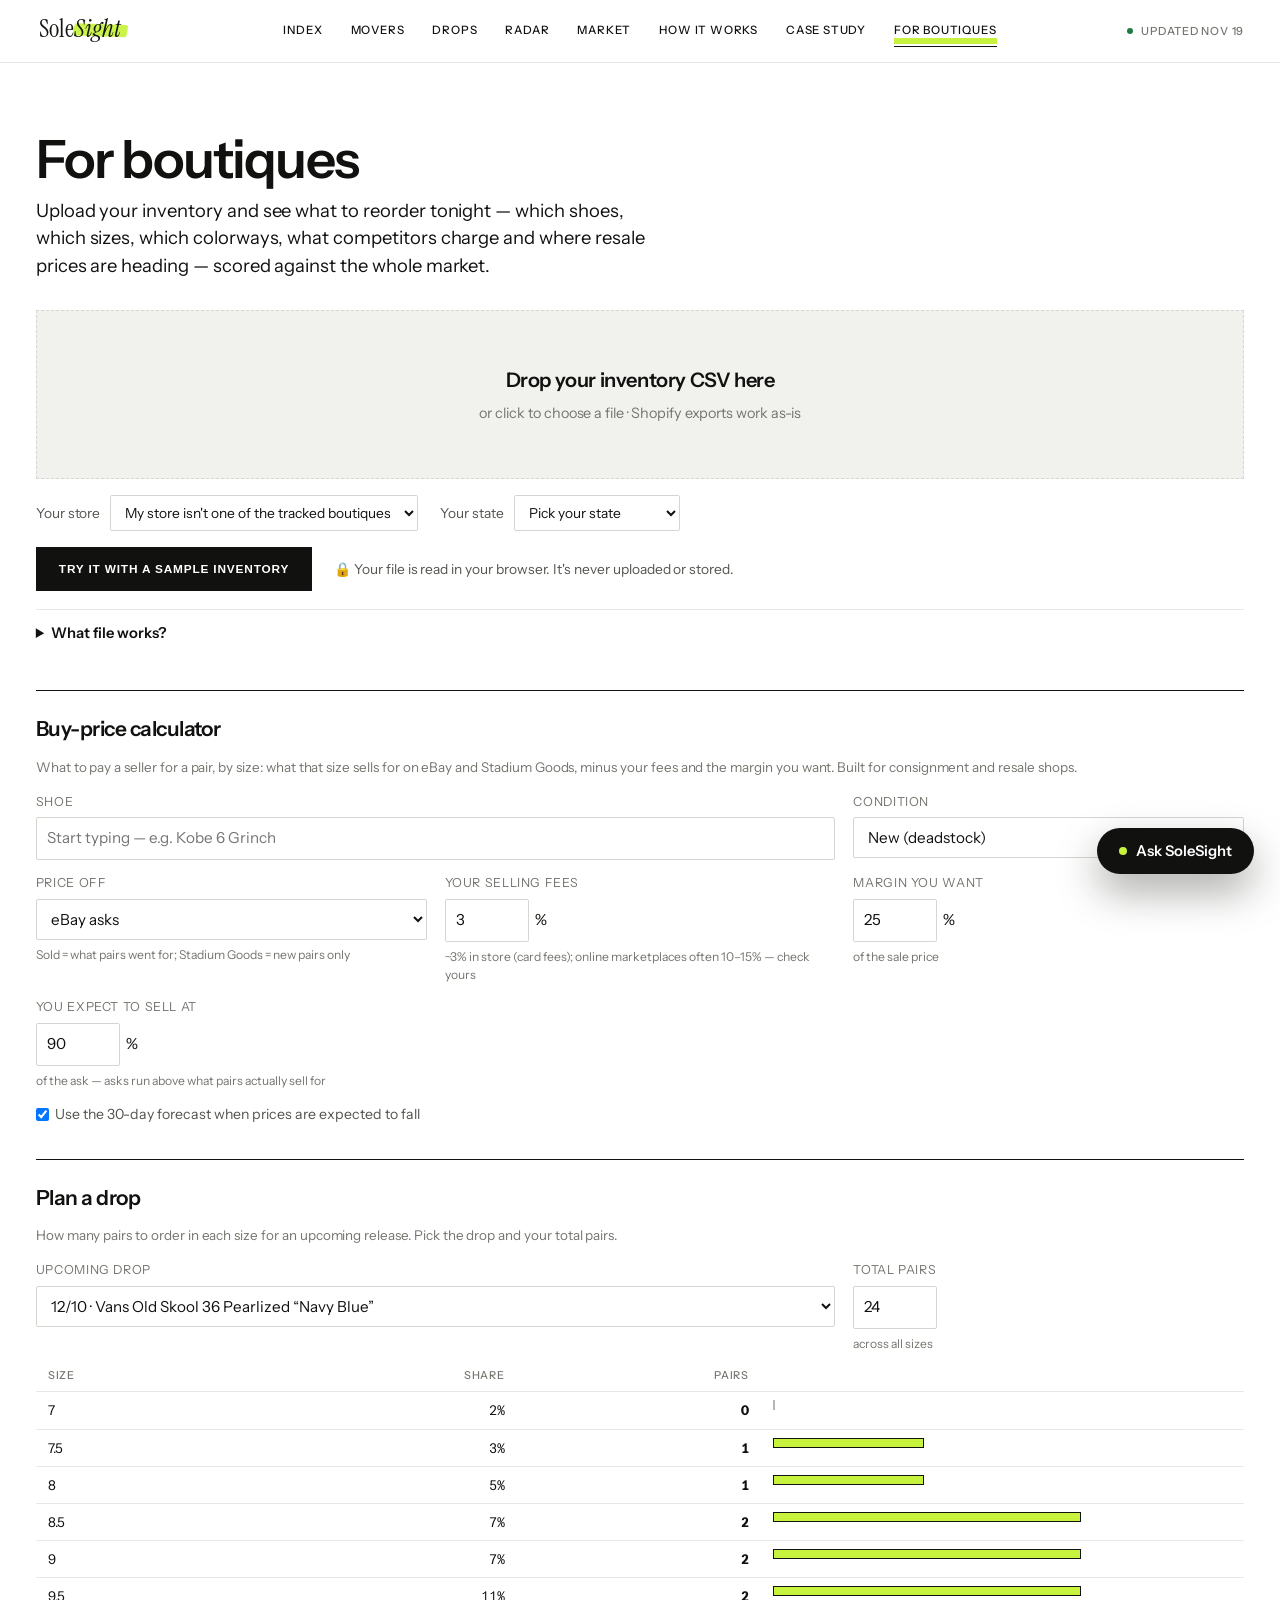
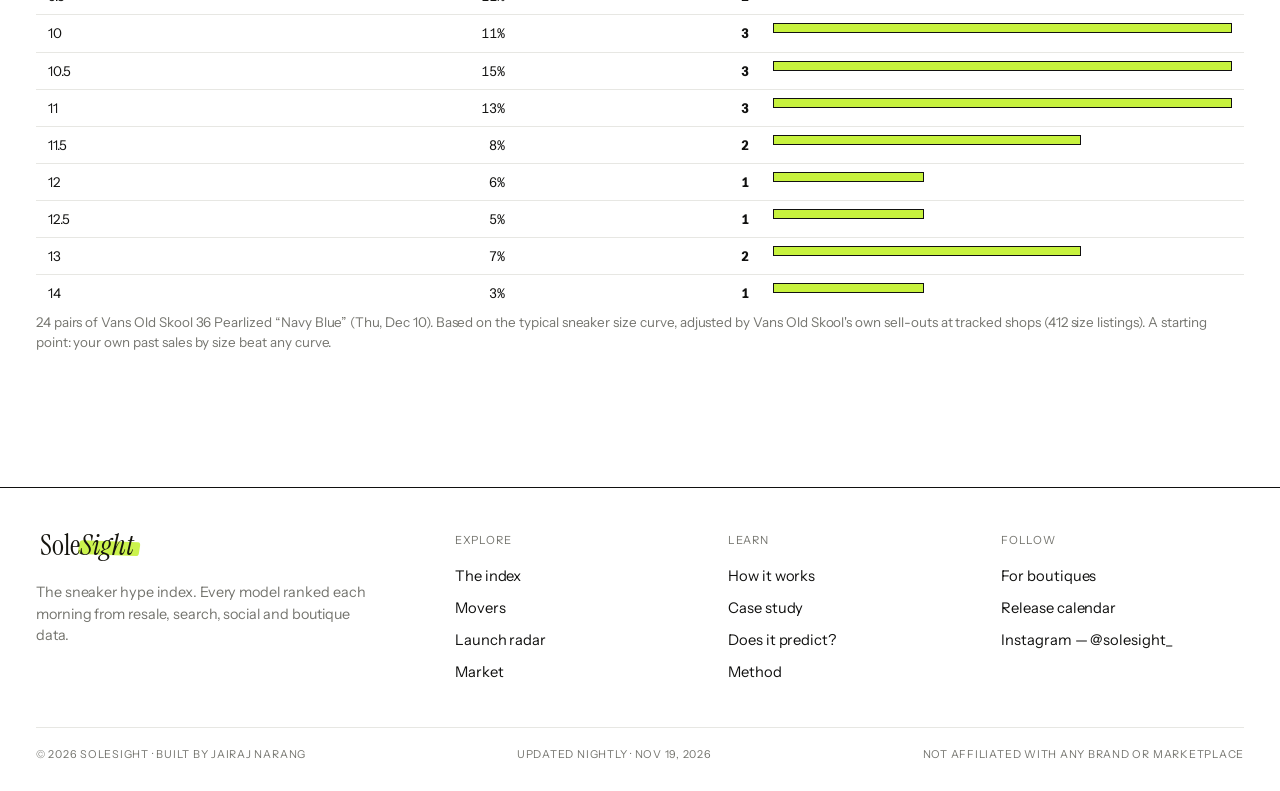
==== commit da8357c6: "chore: publish site 2026-11-19T20:59:51Z" ====
--- a/boutiques.html
+++ b/boutiques.html
@@ -233,9 +233,9 @@
           <label>Condition
             <select id="bc-cond"><option value="Deadstock">New (deadstock)</option><option value="Used">Used</option></select></label>
           <label>Price off
-            <select id="bc-src"><option value="ebay">eBay</option><option value="sg">Stadium Goods</option>
+            <select id="bc-src"><option value="ebay">eBay asks</option><option value="sold">eBay sold (90 days)</option><option value="sg">Stadium Goods</option>
               <option value="low">Lower of the two</option></select>
-            <small>Stadium Goods prices new pairs only</small></label>
+            <small>Sold = what pairs went for; Stadium Goods = new pairs only</small></label>
           <label>Your selling fees <span><input id="bc-fee" type="number" min="0" max="40" step="0.5" value="3" />%</span>
             <small>~3% in store (card fees); online marketplaces often 10–15% — check yours</small></label>
           <label>Margin you want <span><input id="bc-margin" type="number" min="0" max="80" step="1" value="25" />%</span>
@@ -490,7 +490,7 @@
 
   <script src="app.js?v=57"></script>
   <script src="config.js?v=1"></script>
-  <script src="boutique.js?v=27"></script>
+  <script src="boutique.js?v=28"></script>
   <script src="account.js?v=1"></script>
   <script src="ask.js?v=2"></script>
 </body>
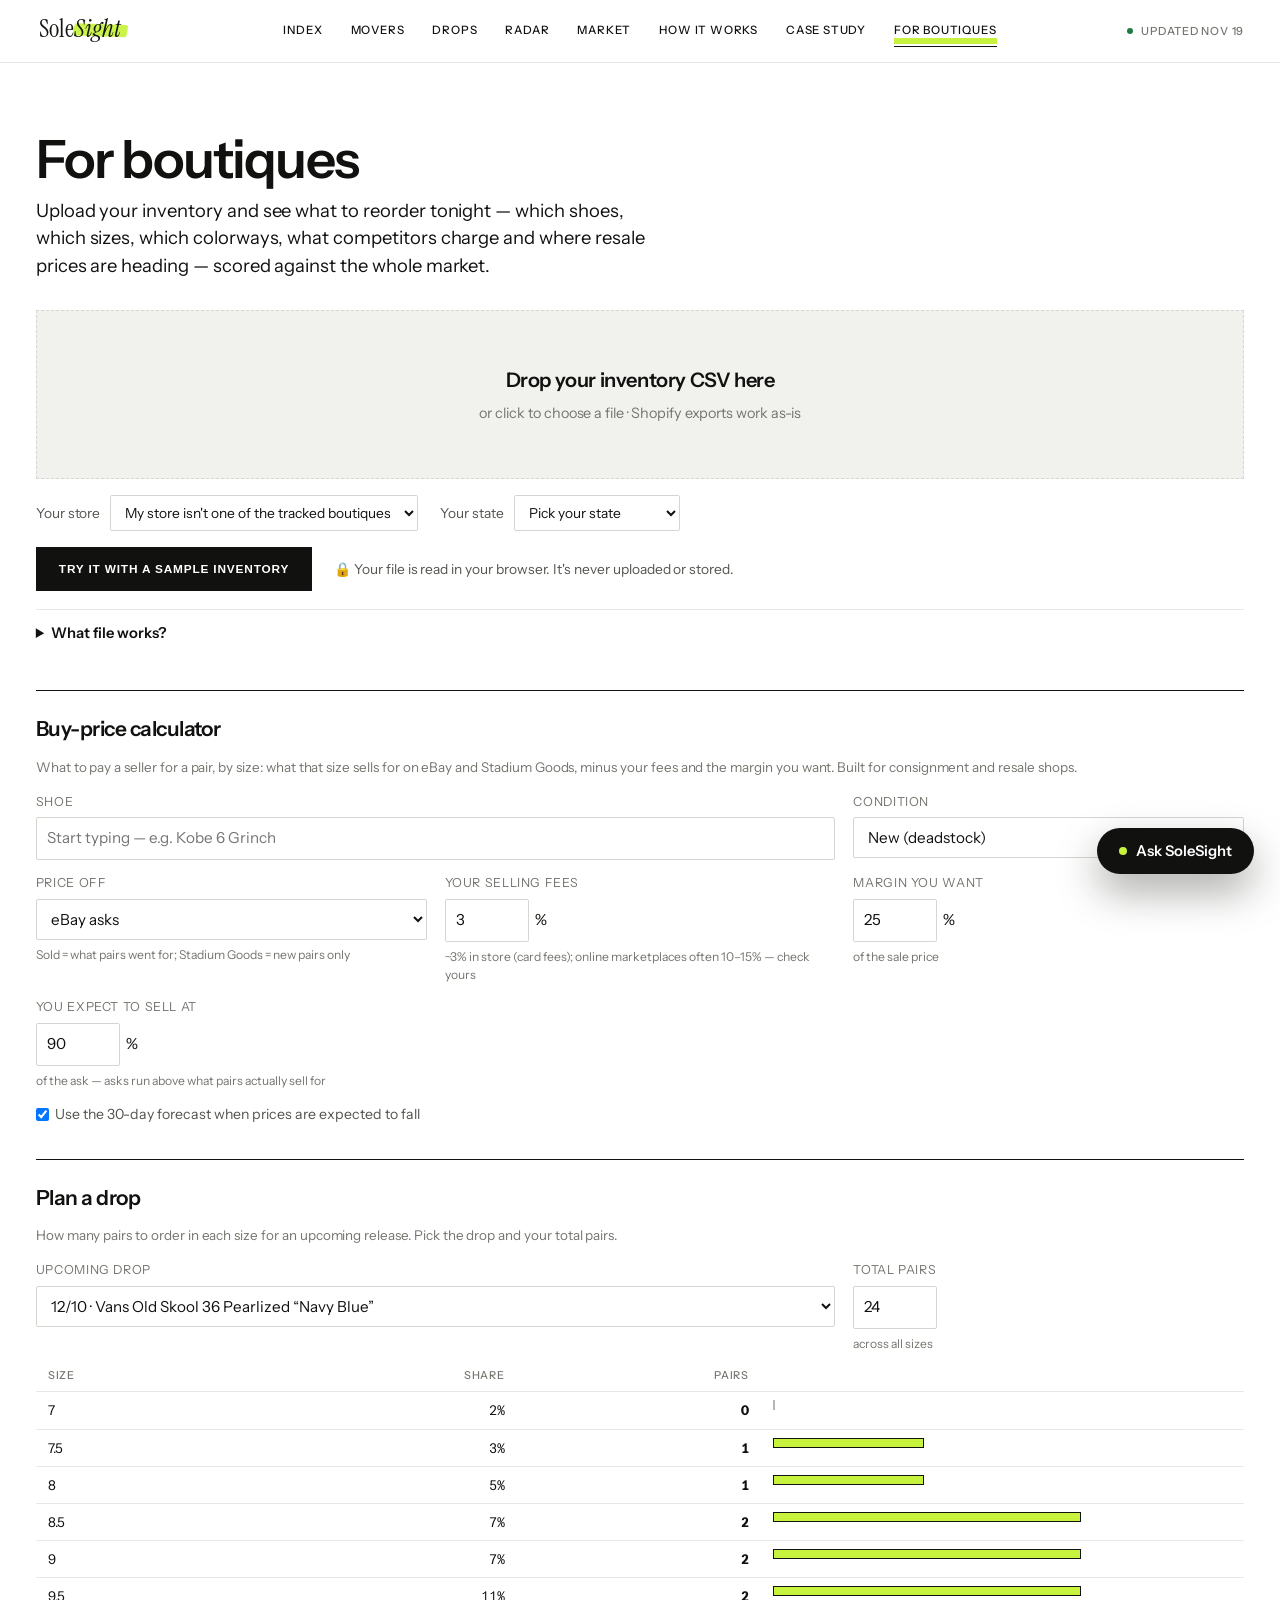
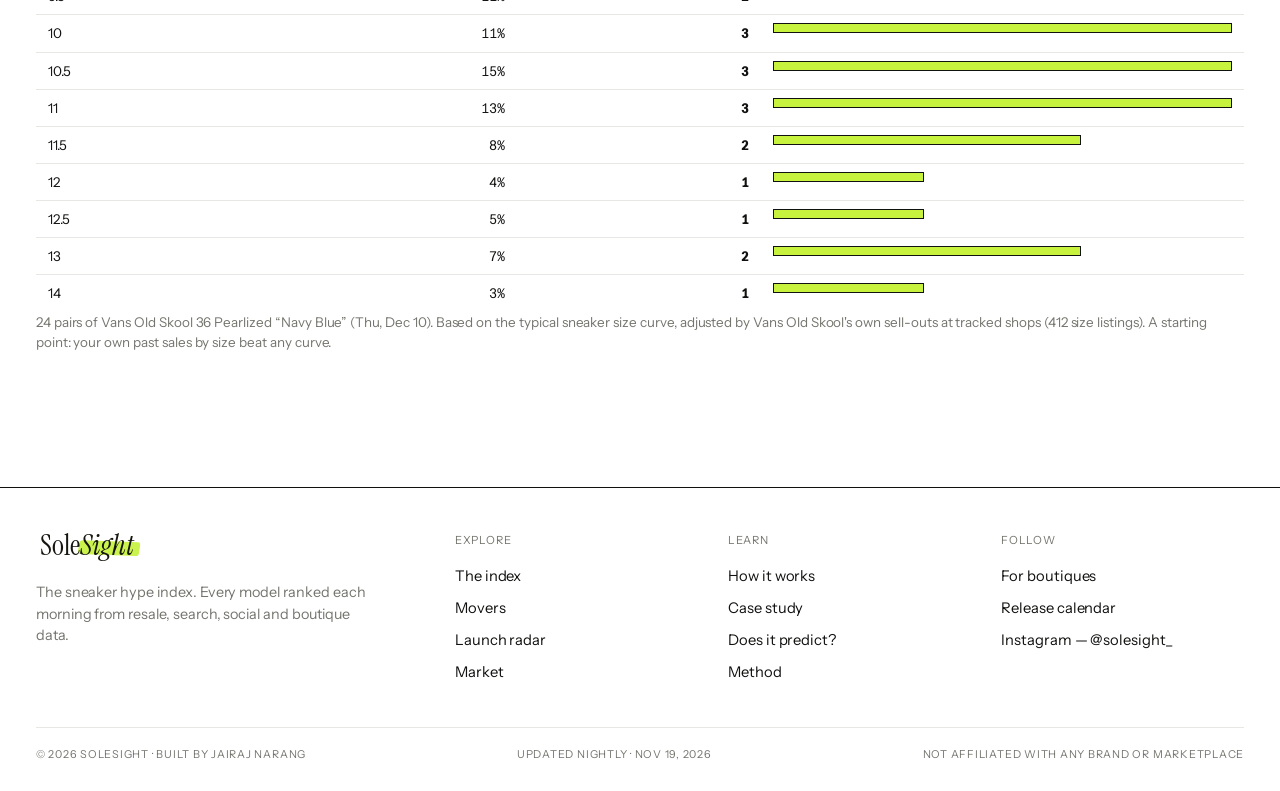
==== commit 8225c0a4: "chore: publish site 2026-11-19T21:45:57Z" ====
--- a/boutiques.html
+++ b/boutiques.html
@@ -17,7 +17,7 @@
   <meta property="og:image" content="https://solesight.xyz/og.png" />
   <meta property="og:url" content="https://solesight.xyz/" />
   <meta name="twitter:card" content="summary_large_image" />
-  <link rel="stylesheet" href="styles.css?v=66" />
+  <link rel="stylesheet" href="styles.css?v=67" />
 </head>
 <body>
   <a href="#top" class="skip-link">Skip to content</a>
@@ -270,6 +270,7 @@
         question, <em>when a shoe was flagged rising, did that demand still hold
         weeks later?</em></p>
       <div class="bt-body" id="bt-body"><!-- filled by JS from data.json --></div>
+      <div class="nm-body" id="nm-body"><!-- next month: signal test + 30-day outlook --></div>
     </section>
 
 
@@ -294,7 +295,7 @@
           <p>Launch Radar flags demand spikes ≥3× each model's trailing
             baseline and labels every lifecycle stage.</p></div>
         <div class="sys-step reveal"><span class="sys-n">05</span><h3>Score &amp; explain</h3>
-          <p>Five weighted signals blend into a 0–100 Hype Score, plus a
+          <p>Four weighted signals blend into a 0–100 Hype Score, plus a
             plain-English insight per model.</p></div>
         <div class="sys-step reveal"><span class="sys-n">06</span><h3>Publish</h3>
           <p>Everything lands in one static <code>data.json</code>; GitHub
@@ -314,7 +315,7 @@
 
       <!-- signal provenance — every score input traced to its source -->
       <h3 class="prov-title">Signal provenance — every number, traced</h3>
-      <p class="prov-sub">The Hype Score is five weighted signals. Here's exactly
+      <p class="prov-sub">The Hype Score is four weighted signals. Here's exactly
         where each one comes from and how live it is — nothing black-box.</p>
       <div class="prov">
         <div class="prov-row prov-head">
@@ -327,22 +328,16 @@
           <span><em class="sig-badge live">live</em></span>
         </div>
         <div class="prov-row">
-          <span><b>Search momentum</b> <i>.24</i></span>
-          <span>Google Trends — recent 14 days vs. the prior 14</span>
+          <span><b>Search demand</b> <i>.42</i></span>
+          <span>Google Trends — two parts: growth, the last 14 days vs. the 14 before (.24), and level vs. the shoe's own peak (.18)</span>
           <span><code>trends</code> ← google_trends.py</span>
           <span><em class="sig-badge live">live</em></span>
         </div>
         <div class="prov-row">
-          <span><b>Search interest</b> <i>.18</i></span>
-          <span>Google Trends — same rows, level vs. the model's own peak</span>
-          <span><code>trends</code></span>
+          <span><b>Social buzz</b> <i>.20</i></span>
+          <span>Bluesky, YouTube, Reddit + Mastodon posts and engagement · Instagram/TikTok not included (no usable API)</span>
+          <span><code>social</code> ← bluesky.py, social.py</span>
           <span><em class="sig-badge live">live</em></span>
-        </div>
-        <div class="prov-row">
-          <span><b>Social buzz</b> <i>.20</i></span>
-          <span>Bluesky + YouTube live · Instagram/TikTok modeled (no viable API)</span>
-          <span><code>social</code> ← bluesky.py, social.py</span>
-          <span><em class="sig-badge part">partial</em></span>
         </div>
         <div class="prov-row">
           <span><b>Community mood</b> <i>.12</i></span>
@@ -381,12 +376,11 @@
             means the same thing every night.</p></div>
       </div>
 
-      <h3 class="ms-h">The 5 things, and how much each counts</h3>
+      <h3 class="ms-h">The 4 things, and how much each counts</h3>
       <div class="ms-signals">
+        <div class="ms-sig reveal"><b>42%</b><span><strong>Search demand</strong> — how much people Google it compared with its own usual, and whether that's going up or down over the last two weeks (growth counts 24%, level 18%).</span></div>
         <div class="ms-sig reveal"><b>26%</b><span><strong>Resale price</strong> — what it's listed for, new, on eBay vs. what it cost in stores.</span></div>
-        <div class="ms-sig reveal"><b>24%</b><span><strong>Search trend</strong> — are Google searches going up or down over the last two weeks?</span></div>
-        <div class="ms-sig reveal"><b>20%</b><span><strong>Social buzz</strong> — posts and views on YouTube and Bluesky. Instagram and TikTok aren't in yet: there's no free way to get their data.</span></div>
-        <div class="ms-sig reveal"><b>18%</b><span><strong>Search level</strong> — how much people are searching for it compared with its own usual.</span></div>
+        <div class="ms-sig reveal"><b>20%</b><span><strong>Social buzz</strong> — posts and views on YouTube, Bluesky, Reddit and Mastodon. Instagram and TikTok aren't included: there's no way to get their data that SoleSight can use.</span></div>
         <div class="ms-sig reveal"><b>12%</b><span><strong>Mood</strong> — are people talking about it positively or negatively? An AI model reads the posts.</span></div>
       </div>
 
@@ -405,7 +399,7 @@
             <h4>The formula</h4>
             <pre>raw   = Σ(wᵢ · vᵢ) / Σ(wᵢ)   over available signals
 score = % of all recorded daily raw scores below it</pre>
-            <p><b>Why the second line:</b> no shoe maxes all five signals at once,
+            <p><b>Why the second line:</b> no shoe maxes all four signals at once,
             so raw scores bunch low — the hottest shoe in the market sits near 50
             raw. The published Hype Score is that raw score's rank against every
             daily score recorded since July 2026, frozen as a fixed reference, so
@@ -413,8 +407,9 @@
             same thing every night. Rankings never change — only the scale.</p>
             <p>Every component maps onto 0–100 before weighting:</p>
             <ul>
-              <li><b>Search intensity</b> — Google's 0–100 index, 14-day mean. Relative to each model's own peak, so it measures <em>how hot the model is vs. itself</em>, not raw volume across models.</li>
-              <li><b>Search momentum</b> — recent 14d vs. prior 14d percent change, mapped as <code>50 + Δ% × 0.8</code>, clamped to [0, 100]. Saturates at roughly ±62%. Skipped when the prior two weeks average under 5 on Google's scale — a percent change off a baseline that thin is noise, not signal<span id="mom-missing"></span>; those models are scored on their other signals.</li>
+              <li><b>Search demand</b> (42%) — two parts from Google Trends, each mapped to 0–100 and weighted inside it as below; if one part is missing, the other carries only its own weight.</li>
+              <li><b>· Level</b> (18%) — Google's 0–100 index, 14-day mean. Relative to each model's own peak, so it measures <em>how hot the model is vs. itself</em>, not raw volume across models.</li>
+              <li><b>· Growth</b> (24%) — recent 14d vs. prior 14d percent change, mapped as <code>50 + Δ% × 0.8</code>, clamped to [0, 100]. Saturates at roughly ±62%. Skipped when the prior two weeks average under 5 on Google's scale — a percent change off a baseline that thin is noise, not signal<span id="mom-missing"></span>; those models are scored on their other signals.</li>
               <li><b>Resale premium</b> — median price ÷ retail MSRP, mapped linearly from 0.8× (→ 0) to 2.6× (→ 100). The clamp caps extreme listings; prices are decile-trimmed before the median to drop fakes and typo listings. A model with no known retail price contributes nothing (see missing signals).</li>
               <li><b>Social buzz</b> — daily cross-platform engagement, normalized 0–100 to the model's own peak (same convention as Trends).</li>
               <li><b>Community mood</b> — per-post transformer sentiment <code>P(pos) − P(neg)</code> ∈ [−1, 1], averaged over all scored posts, mapped to 0–100.</li>
@@ -439,8 +434,8 @@
             sold-price data is only available through paid partnerships.</li>
           <li>Google search numbers show how hot a shoe is <b>compared with its
             own history</b>, not how many people search in total.</li>
-          <li>Mood and buzz come from YouTube, Bluesky and Mastodon. Instagram
-            and TikTok aren't included — there's no free way to get their data.</li>
+          <li>Mood and buzz come from YouTube, Bluesky, Reddit and Mastodon. Instagram
+            and TikTok aren't included — there's no way to get their data that SoleSight can use.</li>
           <li>Wikipedia views, press coverage and boutique sell-outs show on each
             shoe's page but <b>don't count toward the score</b> until we've
             tested that they make it more accurate.</li>
@@ -488,9 +483,9 @@
   <aside class="sheet" id="sheet" aria-hidden="true" role="dialog" aria-modal="true"
     aria-labelledby="sheet-title" tabindex="-1"></aside>
 
-  <script src="app.js?v=57"></script>
+  <script src="app.js?v=60"></script>
   <script src="config.js?v=1"></script>
-  <script src="boutique.js?v=28"></script>
+  <script src="boutique.js?v=29"></script>
   <script src="account.js?v=1"></script>
   <script src="ask.js?v=2"></script>
 </body>
--- a/styles.css
+++ b/styles.css
@@ -1678,3 +1678,10 @@
   body.printing-bq .bq-cwtable .cw-x { display: table-cell; }
   body.printing-bq #bq-out .bq-table { table-layout: auto; }
 }
+
+/* next month: signal test + 30-day outlook */
+.nm-body { margin-top: 46px; }
+.nm-h { font-size: 1.35rem; font-weight: 600; letter-spacing: -.02em; margin: 30px 0 6px; }
+.nm-table { margin: 14px 0 8px; }
+.ol-note { margin: 6px 0 12px; padding: 8px 10px; border-left: 3px solid var(--ink-3); font-size: .88rem; color: var(--ink-2); background: var(--paper-2, #f6f6f3); }
+@media (max-width: 760px) { .nm-table { font-size: .82rem; } .nm-table th { white-space: normal; } }
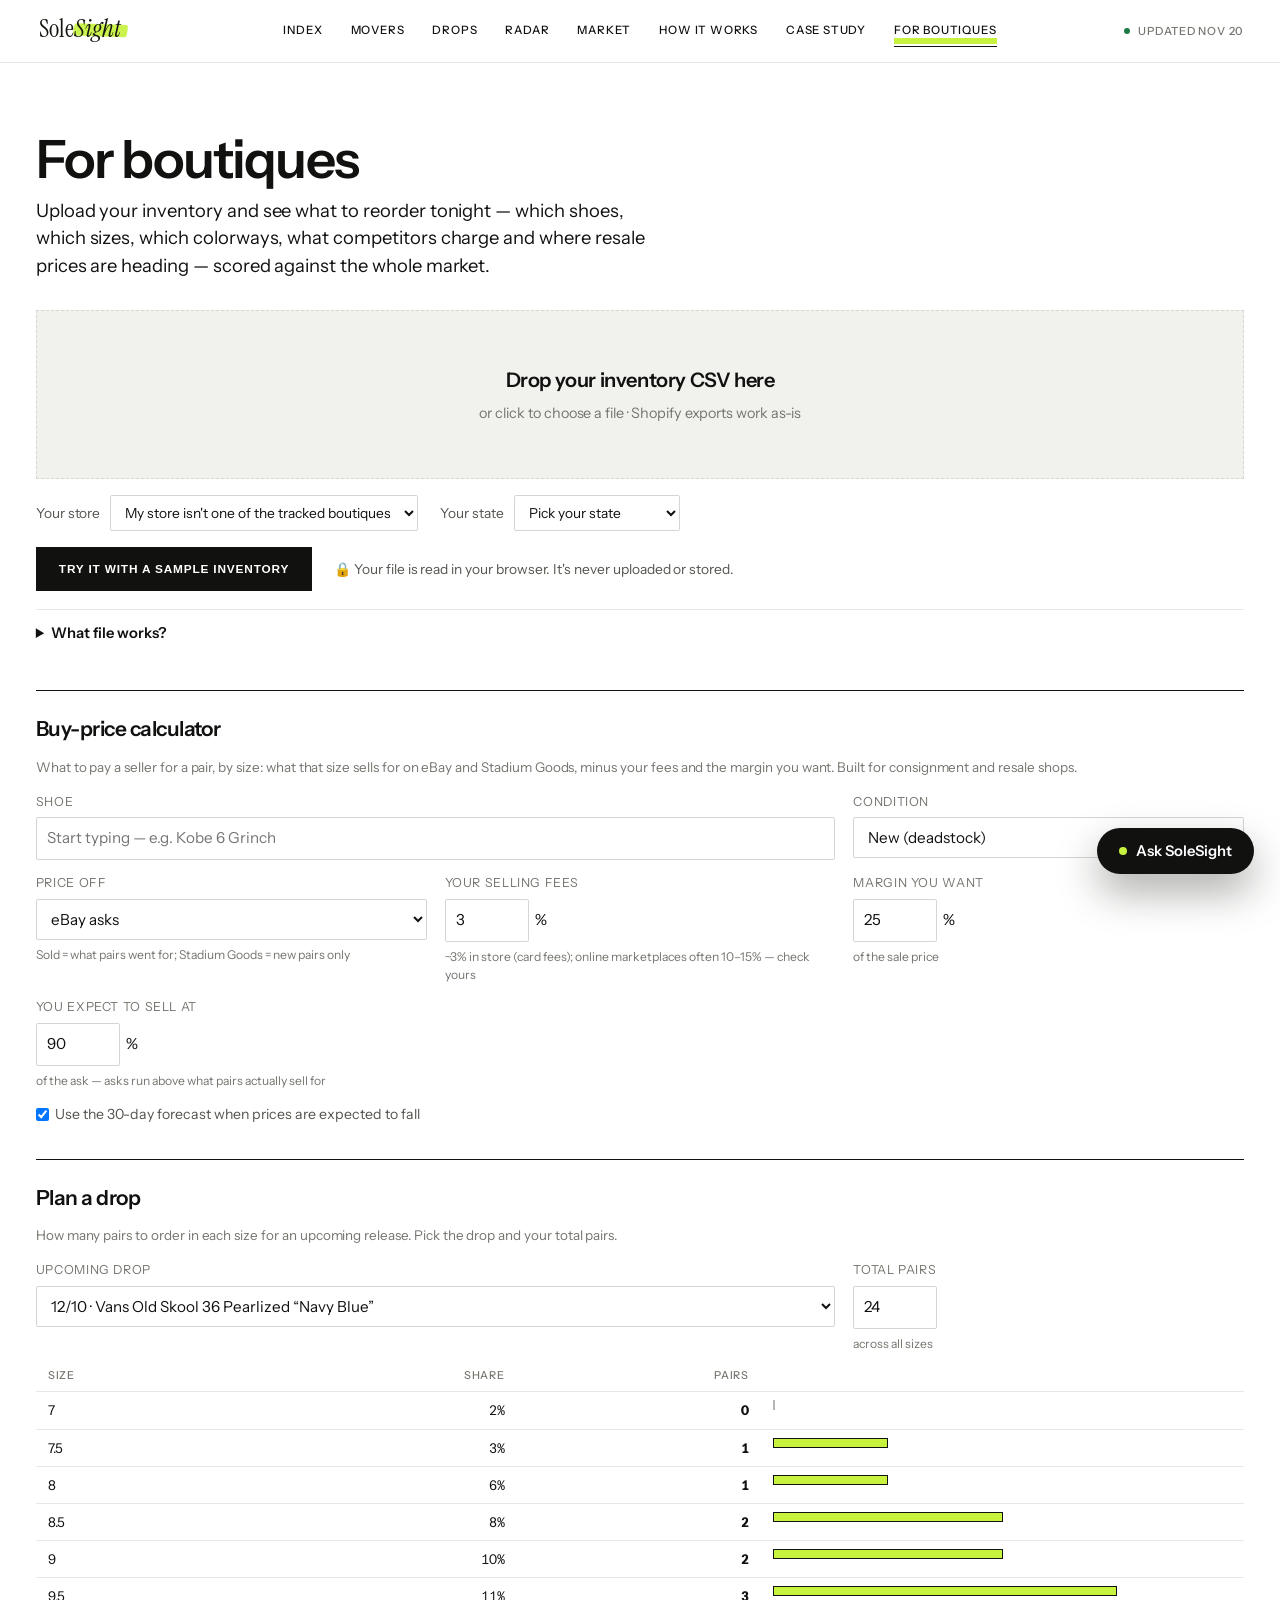
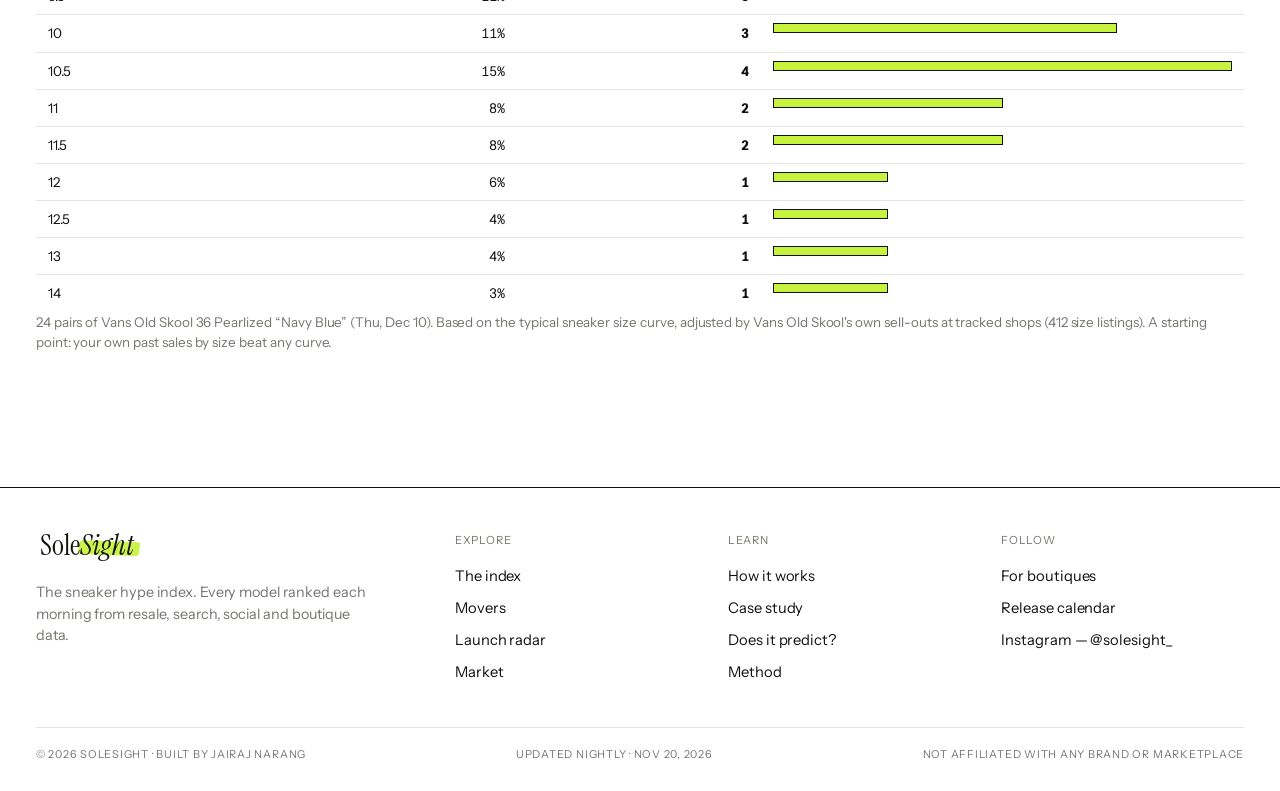
==== commit d93cab71: "chore: publish site 2026-11-20T14:00:46Z" ====
--- a/boutiques.html
+++ b/boutiques.html
@@ -17,7 +17,7 @@
   <meta property="og:image" content="https://solesight.xyz/og.png" />
   <meta property="og:url" content="https://solesight.xyz/" />
   <meta name="twitter:card" content="summary_large_image" />
-  <link rel="stylesheet" href="styles.css?v=67" />
+  <link rel="stylesheet" href="styles.css?v=68" />
 </head>
 <body>
   <a href="#top" class="skip-link">Skip to content</a>
@@ -335,8 +335,8 @@
         </div>
         <div class="prov-row">
           <span><b>Social buzz</b> <i>.20</i></span>
-          <span>Bluesky, YouTube, Reddit + Mastodon posts and engagement · Instagram/TikTok not included (no usable API)</span>
-          <span><code>social</code> ← bluesky.py, social.py</span>
+          <span>Last 14 days, ranked against every tracked shoe: press outlets naming it (.40), YouTube views on new videos (.35), Bluesky, Reddit + Mastodon posts (.25) · Instagram/TikTok not included (no usable API)</span>
+          <span><code>press</code>, <code>social</code> ← press.py, social.py</span>
           <span><em class="sig-badge live">live</em></span>
         </div>
         <div class="prov-row">
@@ -380,7 +380,7 @@
       <div class="ms-signals">
         <div class="ms-sig reveal"><b>42%</b><span><strong>Search demand</strong> — how much people Google it compared with its own usual, and whether that's going up or down over the last two weeks (growth counts 24%, level 18%).</span></div>
         <div class="ms-sig reveal"><b>26%</b><span><strong>Resale price</strong> — what it's listed for, new, on eBay vs. what it cost in stores.</span></div>
-        <div class="ms-sig reveal"><b>20%</b><span><strong>Social buzz</strong> — posts and views on YouTube, Bluesky, Reddit and Mastodon. Instagram and TikTok aren't included: there's no way to get their data that SoleSight can use.</span></div>
+        <div class="ms-sig reveal"><b>20%</b><span><strong>Buzz</strong> — how much a shoe is talked about compared with every other shoe: news outlets covering it, YouTube views and social posts over the last two weeks. Instagram and TikTok aren't included: there's no way to get their data that SoleSight can use.</span></div>
         <div class="ms-sig reveal"><b>12%</b><span><strong>Mood</strong> — are people talking about it positively or negatively? An AI model reads the posts.</span></div>
       </div>
 
@@ -411,7 +411,7 @@
               <li><b>· Level</b> (18%) — Google's 0–100 index, 14-day mean. Relative to each model's own peak, so it measures <em>how hot the model is vs. itself</em>, not raw volume across models.</li>
               <li><b>· Growth</b> (24%) — recent 14d vs. prior 14d percent change, mapped as <code>50 + Δ% × 0.8</code>, clamped to [0, 100]. Saturates at roughly ±62%. Skipped when the prior two weeks average under 5 on Google's scale — a percent change off a baseline that thin is noise, not signal<span id="mom-missing"></span>; those models are scored on their other signals.</li>
               <li><b>Resale premium</b> — median price ÷ retail MSRP, mapped linearly from 0.8× (→ 0) to 2.6× (→ 100). The clamp caps extreme listings; prices are decile-trimmed before the median to drop fakes and typo listings. A model with no known retail price contributes nothing (see missing signals).</li>
-              <li><b>Social buzz</b> — daily cross-platform engagement, normalized 0–100 to the model's own peak (same convention as Trends).</li>
+              <li><b>Buzz</b> — how much the shoe is talked about over the last 14 days <em>compared with every other tracked shoe</em>. Three kinds of talk, each turned into a percentile across shoes (0 = none, 100 = the most): news outlets whose headline names it (40%), YouTube views on videos posted in the window (35%), Bluesky, Reddit and Mastodon posts (25%). A story only counts for a shoe when its headline names that shoe, and goes to the most specific tracked shoe it names.</li>
               <li><b>Community mood</b> — per-post transformer sentiment <code>P(pos) − P(neg)</code> ∈ [−1, 1], averaged over all scored posts, mapped to 0–100.</li>
             </ul>
             <p><b>Missing signals:</b> weights renormalize over whatever is present —
@@ -434,9 +434,9 @@
             sold-price data is only available through paid partnerships.</li>
           <li>Google search numbers show how hot a shoe is <b>compared with its
             own history</b>, not how many people search in total.</li>
-          <li>Mood and buzz come from YouTube, Bluesky, Reddit and Mastodon. Instagram
+          <li>Mood comes from YouTube, Bluesky, Reddit and Mastodon; buzz from those plus press coverage. Instagram
             and TikTok aren't included — there's no way to get their data that SoleSight can use.</li>
-          <li>Wikipedia views, press coverage and boutique sell-outs show on each
+          <li>Wikipedia views and boutique sell-outs show on each
             shoe's page but <b>don't count toward the score</b> until we've
             tested that they make it more accurate.</li>
         </ul>
@@ -483,7 +483,7 @@
   <aside class="sheet" id="sheet" aria-hidden="true" role="dialog" aria-modal="true"
     aria-labelledby="sheet-title" tabindex="-1"></aside>
 
-  <script src="app.js?v=60"></script>
+  <script src="app.js?v=61"></script>
   <script src="config.js?v=1"></script>
   <script src="boutique.js?v=29"></script>
   <script src="account.js?v=1"></script>
--- a/styles.css
+++ b/styles.css
@@ -1685,3 +1685,10 @@
 .nm-table { margin: 14px 0 8px; }
 .ol-note { margin: 6px 0 12px; padding: 8px 10px; border-left: 3px solid var(--ink-3); font-size: .88rem; color: var(--ink-2); background: var(--paper-2, #f6f6f3); }
 @media (max-width: 760px) { .nm-table { font-size: .82rem; } .nm-table th { white-space: normal; } }
+
+/* Buzz order: what's behind each shoe's Buzz */
+.pod-why { font-size: .72rem; color: var(--ink-2); text-align: right; max-width: 60%; line-height: 1.3; }
+.row-name span.row-why { text-transform: none; letter-spacing: 0; color: var(--ink-2); }
+.row-hype small { display: block; font-size: .58rem; letter-spacing: .12em; text-transform: uppercase;
+  color: var(--ink-3); margin-top: 4px; }
+.sheet-note { font-size: .74rem; color: var(--ink-3); margin: 6px 0 0; line-height: 1.4; }
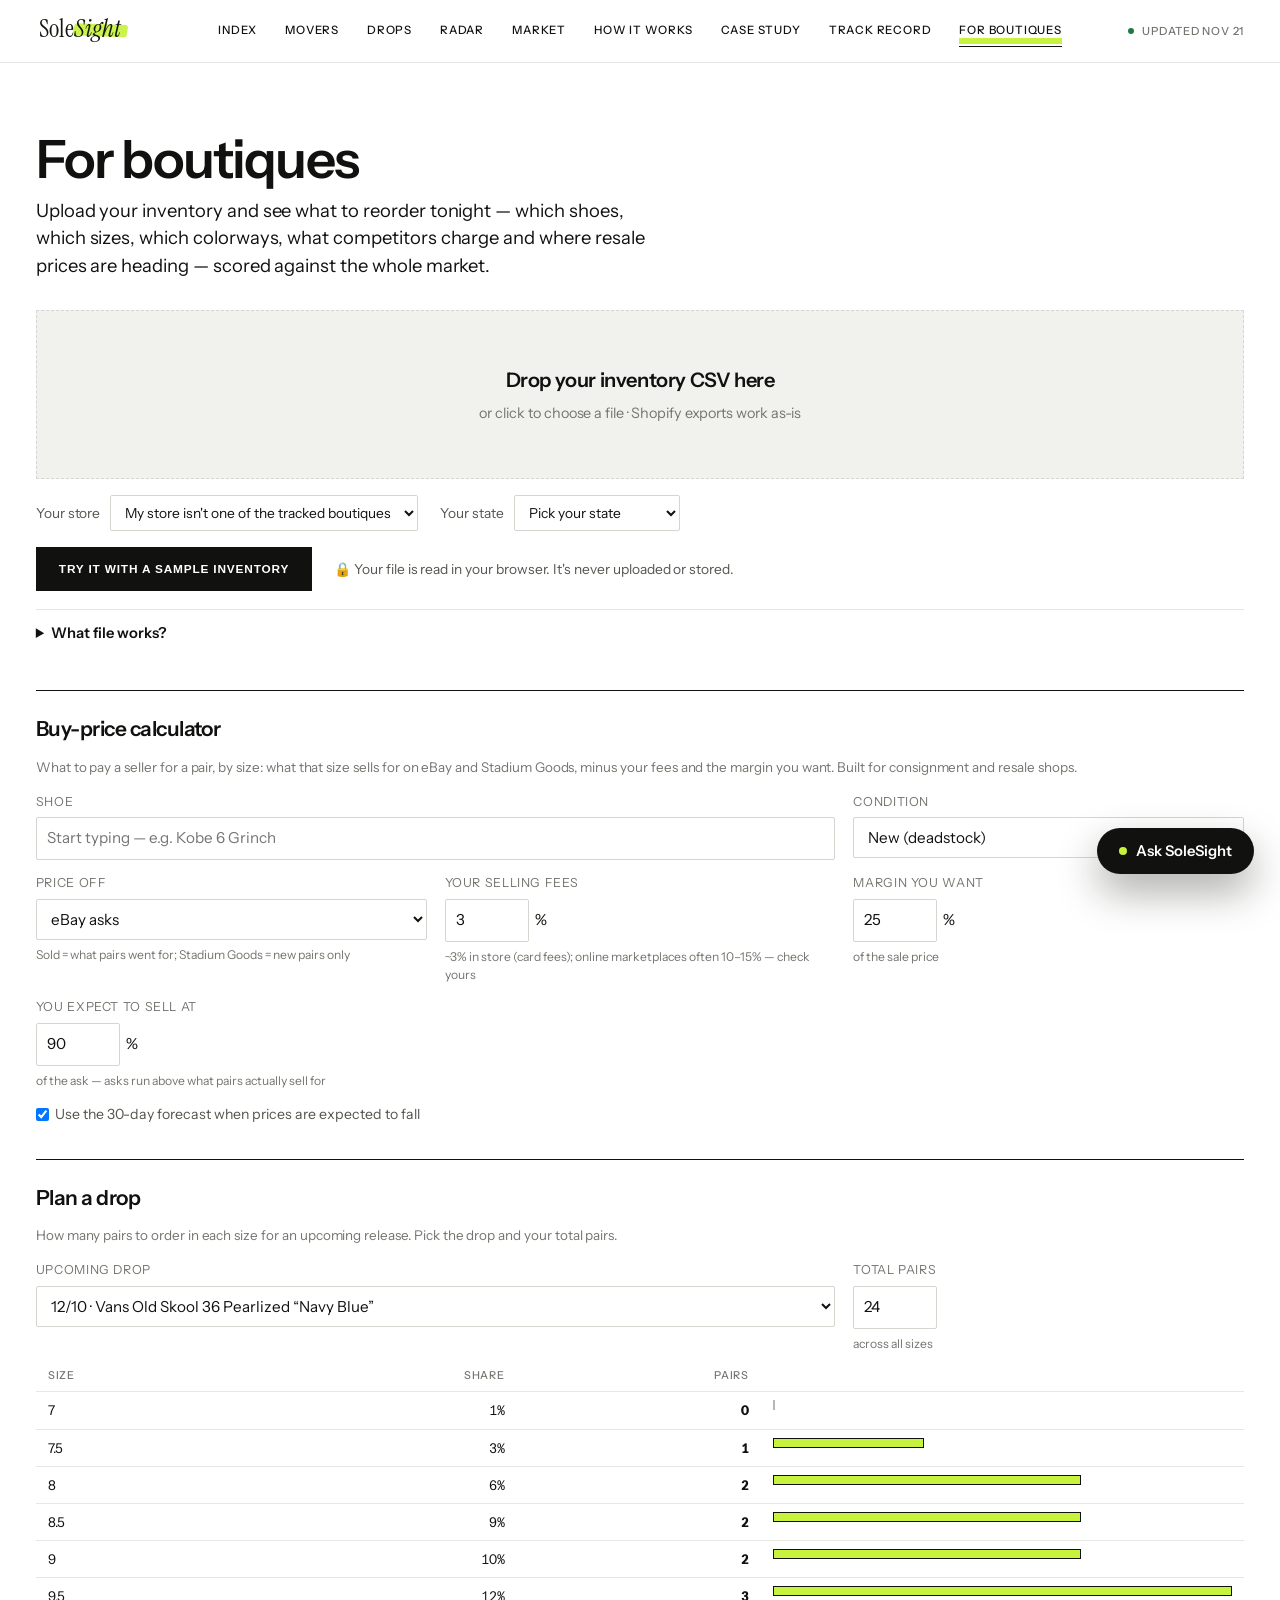
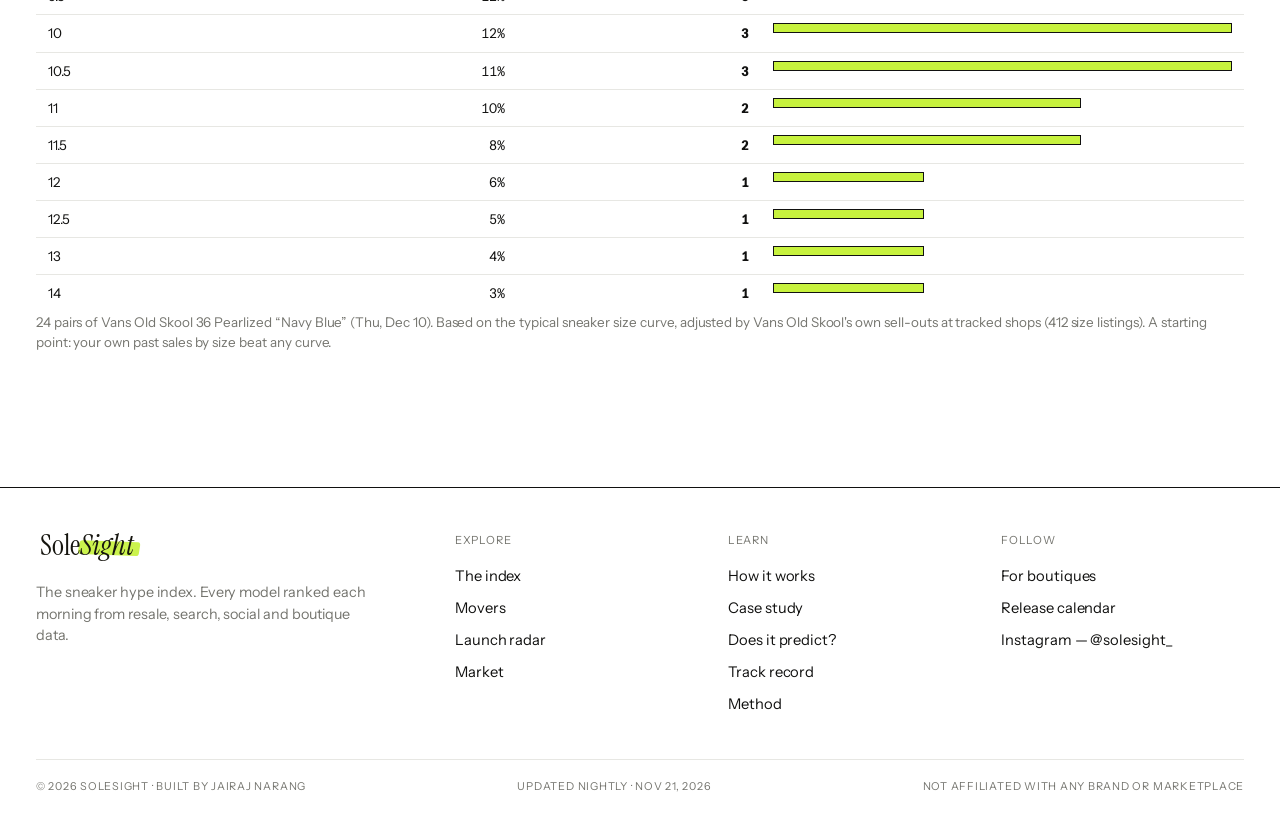
==== commit 1c668676: "chore: publish site 2026-11-21T23:46:58Z" ====
--- a/boutiques.html
+++ b/boutiques.html
@@ -17,7 +17,7 @@
   <meta property="og:image" content="https://solesight.xyz/og.png" />
   <meta property="og:url" content="https://solesight.xyz/" />
   <meta name="twitter:card" content="summary_large_image" />
-  <link rel="stylesheet" href="styles.css?v=68" />
+  <link rel="stylesheet" href="styles.css?v=69" />
 </head>
 <body>
   <a href="#top" class="skip-link">Skip to content</a>
@@ -37,6 +37,7 @@
       <a href="market.html" data-page="market">Market</a>
       <a href="system.html" data-page="system">How it works</a>
       <a href="case-study.html" data-page="case-study">Case study</a>
+      <a href="track-record.html" data-page="track-record">Track record</a>
       <a href="boutiques.html" data-page="boutiques" class="nav-cta">For boutiques</a>
     </nav>
     <div class="nav-live"><span class="live-dot"></span> Updated nightly</div>
@@ -87,7 +88,8 @@
           <div class="seg" id="sort-seg">
             <button data-sort="hype" class="on">Hype</button>
             <button data-sort="momentum">Momentum</button>
-            <button data-sort="resale_premium">Resale</button>
+            <button data-sort="resale_premium" title="Resale price ÷ retail">Premium</button>
+            <button data-sort="resale_last" title="Median eBay asking price for a new pair">Price</button>
             <button data-sort="buzz">Buzz</button>
           </div>
         </div>
@@ -137,6 +139,14 @@
         momentum and share of the top&nbsp;10.</p>
       <div class="mkt-table" id="mkt-brands"></div>
       <div class="mkt-cats" id="mkt-cats"></div>
+    </section>
+
+    <!-- ───────────────── track record ───────────────── -->
+    <section class="bt tr" id="track-record" data-page="track-record">
+      <h2 class="section-title">Track <em>record</em></h2>
+      <p class="section-sub">Every "likely to cool" call the 30-day outlook makes, checked against what
+        happened next. Proof, not promises.</p>
+      <div id="tr-body"><!-- filled by JS from data.json --></div>
     </section>
 
     <!-- ───────────────── case study ───────────────── -->
@@ -465,6 +475,7 @@
         <a href="system.html" data-page="system">How it works</a>
         <a href="case-study.html" data-page="case-study">Case study</a>
         <a href="predict.html" data-page="predict">Does it predict?</a>
+        <a href="track-record.html" data-page="track-record">Track record</a>
         <a href="method.html" data-page="method">Method</a></div>
       <div class="footer-col"><span class="footer-h">Follow</span>
         <a href="boutiques.html" data-page="boutiques">For boutiques</a>
@@ -483,7 +494,7 @@
   <aside class="sheet" id="sheet" aria-hidden="true" role="dialog" aria-modal="true"
     aria-labelledby="sheet-title" tabindex="-1"></aside>
 
-  <script src="app.js?v=61"></script>
+  <script src="app.js?v=63"></script>
   <script src="config.js?v=1"></script>
   <script src="boutique.js?v=29"></script>
   <script src="account.js?v=1"></script>
--- a/styles.css
+++ b/styles.css
@@ -1692,3 +1692,39 @@
 .row-hype small { display: block; font-size: .58rem; letter-spacing: .12em; text-transform: uppercase;
   color: var(--ink-3); margin-top: 4px; }
 .sheet-note { font-size: .74rem; color: var(--ink-3); margin: 6px 0 0; line-height: 1.4; }
+
+/* Track record */
+.tr { --series-1: #2a78d6; }
+.tr-head b { font-size: 1.6rem; }
+.tr-chart { position: relative; margin: 24px 0 4px; background: var(--paper); border: 1px solid var(--line);
+  border-radius: 14px; padding: 16px 14px 30px 52px; }
+.tr-plot { position: relative; height: 200px; display: flex; align-items: flex-end; gap: 2px;
+  border-bottom: 1px solid var(--line-2); }
+.tr-bar { flex: 1 1 0; height: 100%; display: flex; align-items: flex-end; cursor: default; outline: none; }
+.tr-bar span { display: block; width: 100%; background: var(--series-1); border-radius: 4px 4px 0 0; min-height: 1px; }
+.tr-bar:hover, .tr-bar:focus-visible, .tr-bar.on { background: rgba(42, 120, 214, .08); }
+.tr-coin { position: absolute; left: 0; right: 0; bottom: 50%; border-top: 1.5px dashed var(--ink-2); pointer-events: none; }
+.tr-y { position: absolute; left: 10px; top: 16px; height: 200px; width: 36px; }
+.tr-y span, .tr-x span { position: absolute; font-size: 11px; color: var(--ink-3); font-variant-numeric: tabular-nums; }
+.tr-y span { right: 0; transform: translateY(50%); }
+.tr-x { position: absolute; left: 52px; right: 14px; bottom: 8px; height: 14px; }
+.tr-x span { transform: translateX(-50%); white-space: nowrap; }
+.tr-tip { position: absolute; top: 8px; transform: translateX(-50%); background: var(--ink); color: var(--paper);
+  font-size: .76rem; line-height: 1.4; padding: 7px 10px; border-radius: 8px; pointer-events: none; white-space: nowrap; }
+.tr-cap { font-size: .76rem; color: var(--ink-3); margin: 6px 2px 0; }
+.tr-table { margin: 14px 2px 0; font-size: .84rem; }
+.tr-table summary { cursor: pointer; color: var(--ink-2); }
+.tr-table table { margin-top: 8px; }
+.tr-week { border-top: 1px solid var(--line); padding: 14px 0; }
+.tr-week-h { display: flex; flex-wrap: wrap; gap: 4px 14px; align-items: baseline; margin-bottom: 8px; }
+.tr-week-h span { font-size: .8rem; color: var(--ink-3); }
+.tr-calls { display: flex; flex-wrap: wrap; gap: 6px; }
+.tr-call { display: inline-flex; align-items: center; gap: 6px; font-size: .78rem; padding: 4px 10px;
+  border-radius: 999px; border: 1px solid var(--line-2); background: var(--paper); color: var(--ink); }
+.tr-call i { font-style: normal; font-weight: 700; }
+.tr-call.ok i { color: var(--pos); }
+.tr-call.miss { color: var(--ink-2); }
+.tr-call.miss i { color: var(--neg); }
+.tr-call em { font-style: normal; color: var(--ink-3); font-variant-numeric: tabular-nums; }
+.tr-call .sr { position: absolute; width: 1px; height: 1px; overflow: hidden; clip: rect(0 0 0 0); }
+.tr-live { margin-top: 12px; }
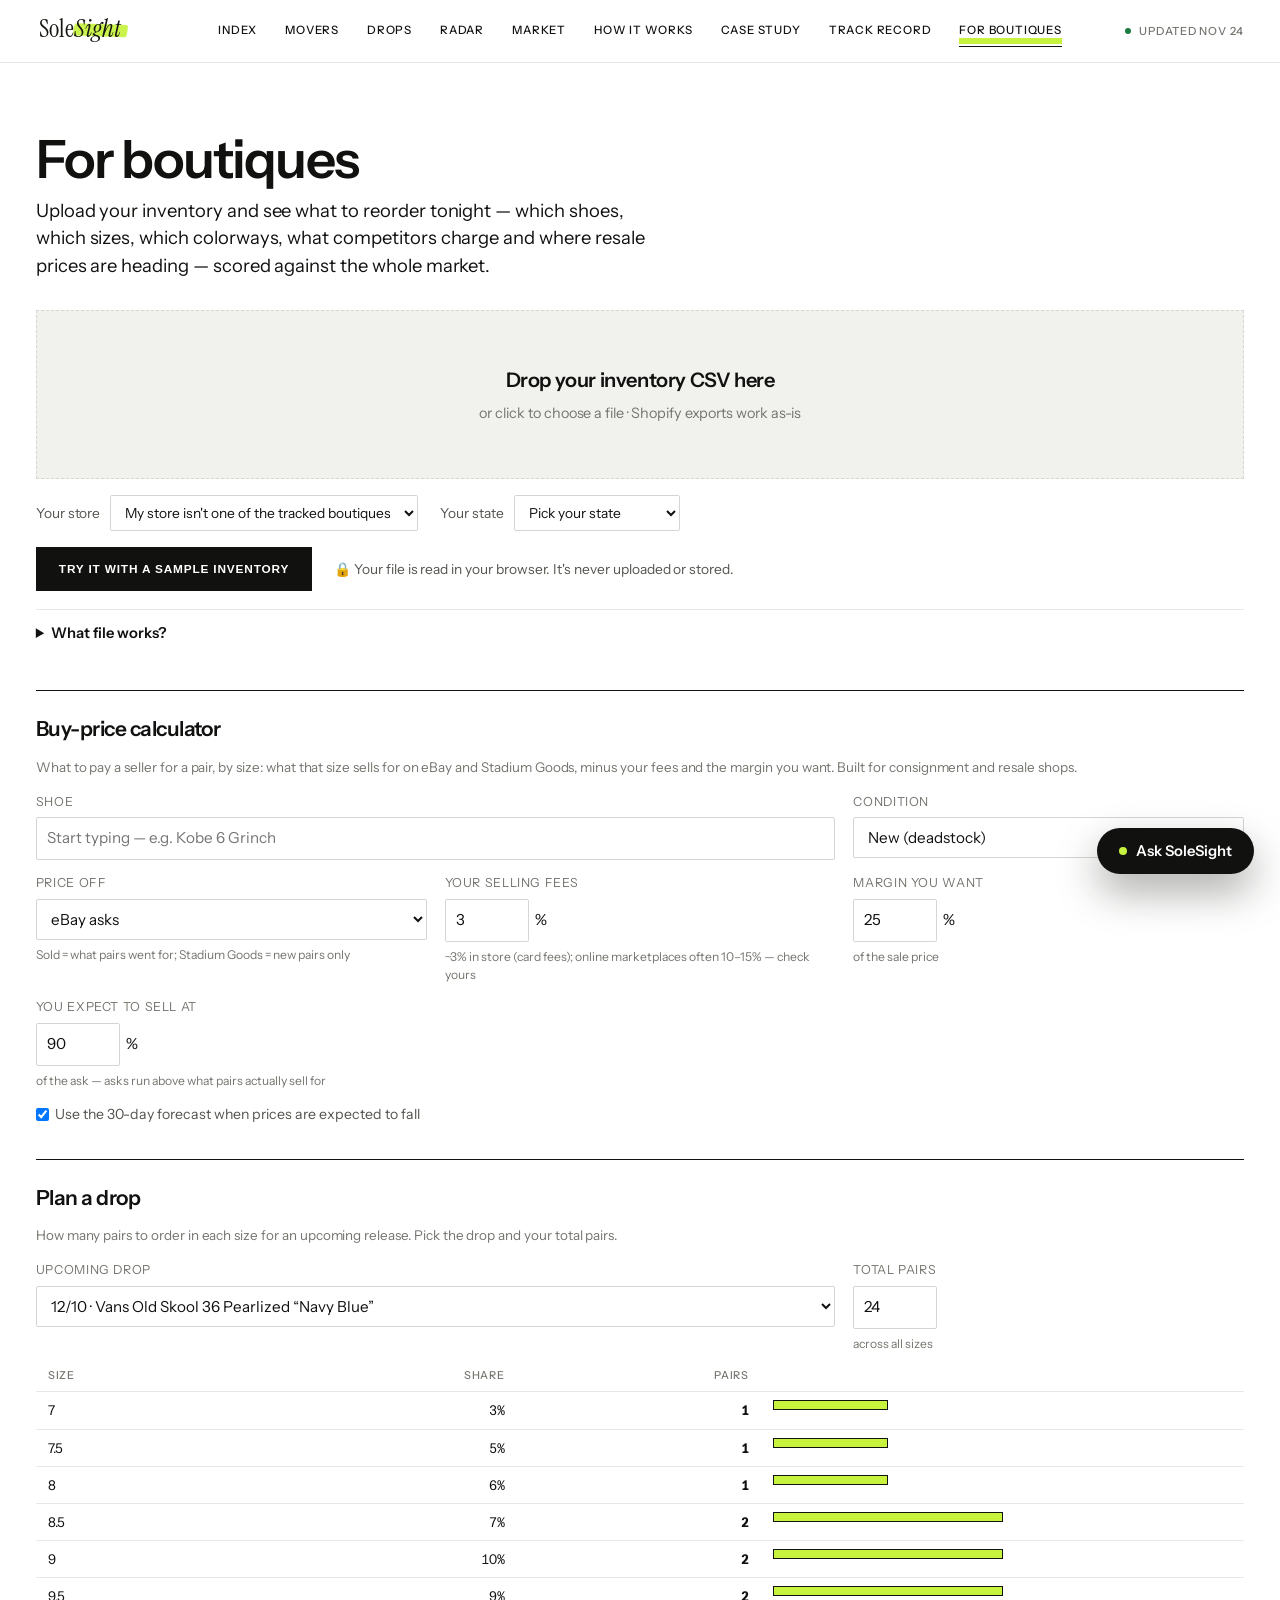
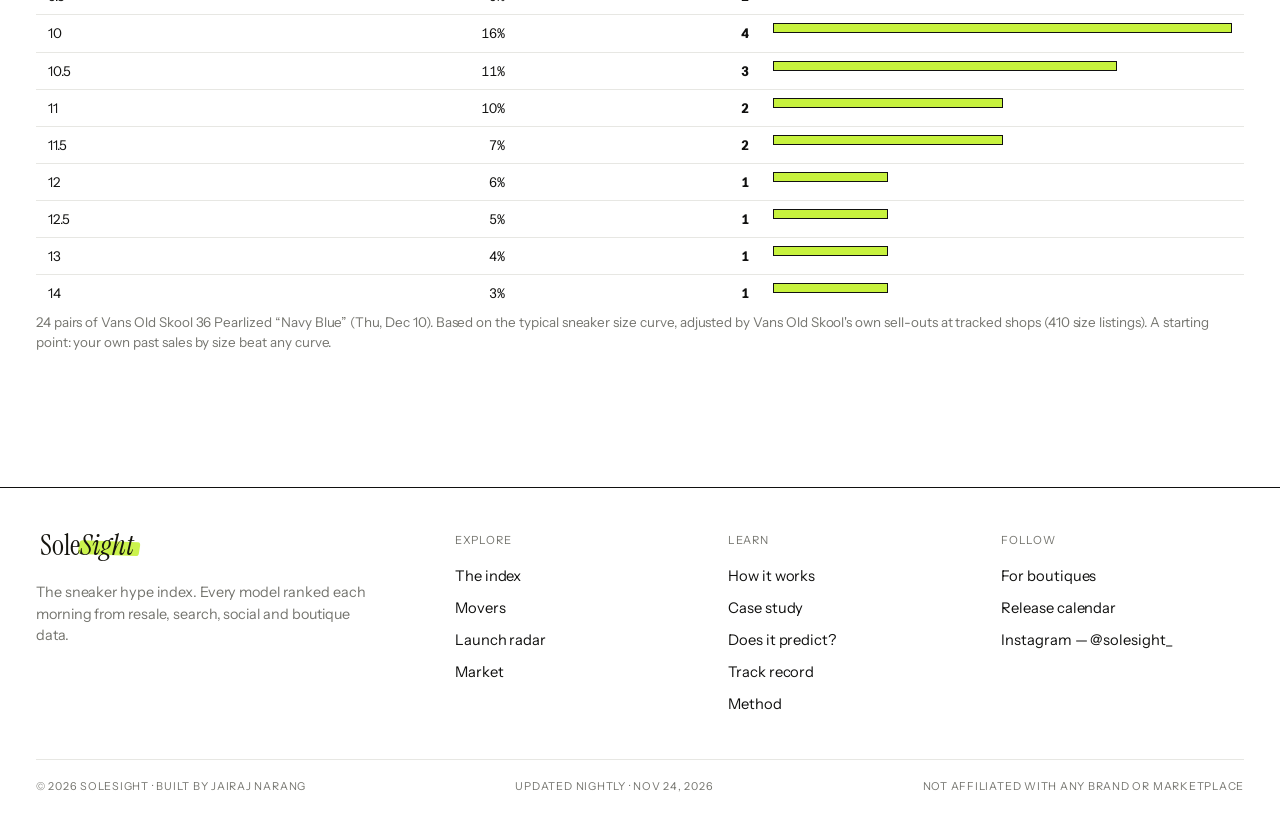
==== commit 82fd3208: "chore: publish site 2026-11-24T21:46:00Z" ====
--- a/boutiques.html
+++ b/boutiques.html
@@ -496,7 +496,7 @@
 
   <script src="app.js?v=63"></script>
   <script src="config.js?v=1"></script>
-  <script src="boutique.js?v=29"></script>
+  <script src="boutique.js?v=30"></script>
   <script src="account.js?v=1"></script>
   <script src="ask.js?v=2"></script>
 </body>
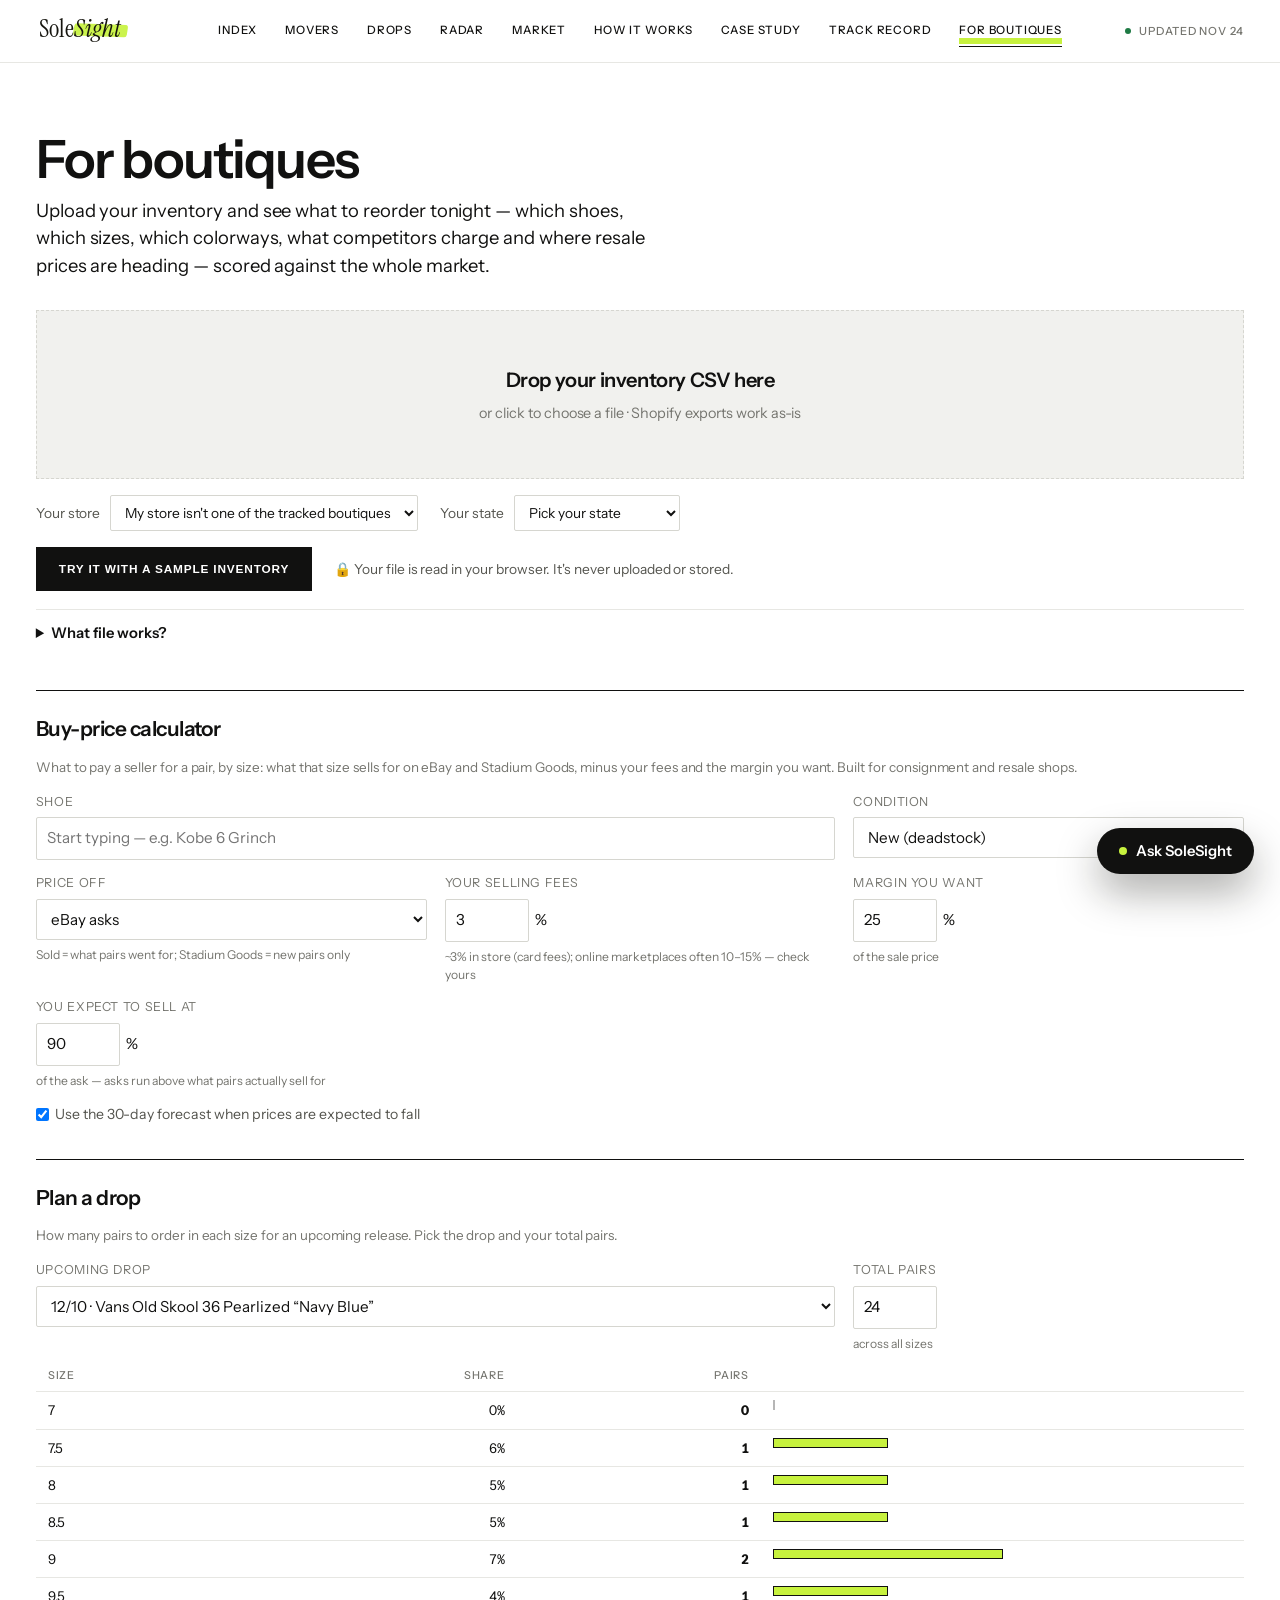
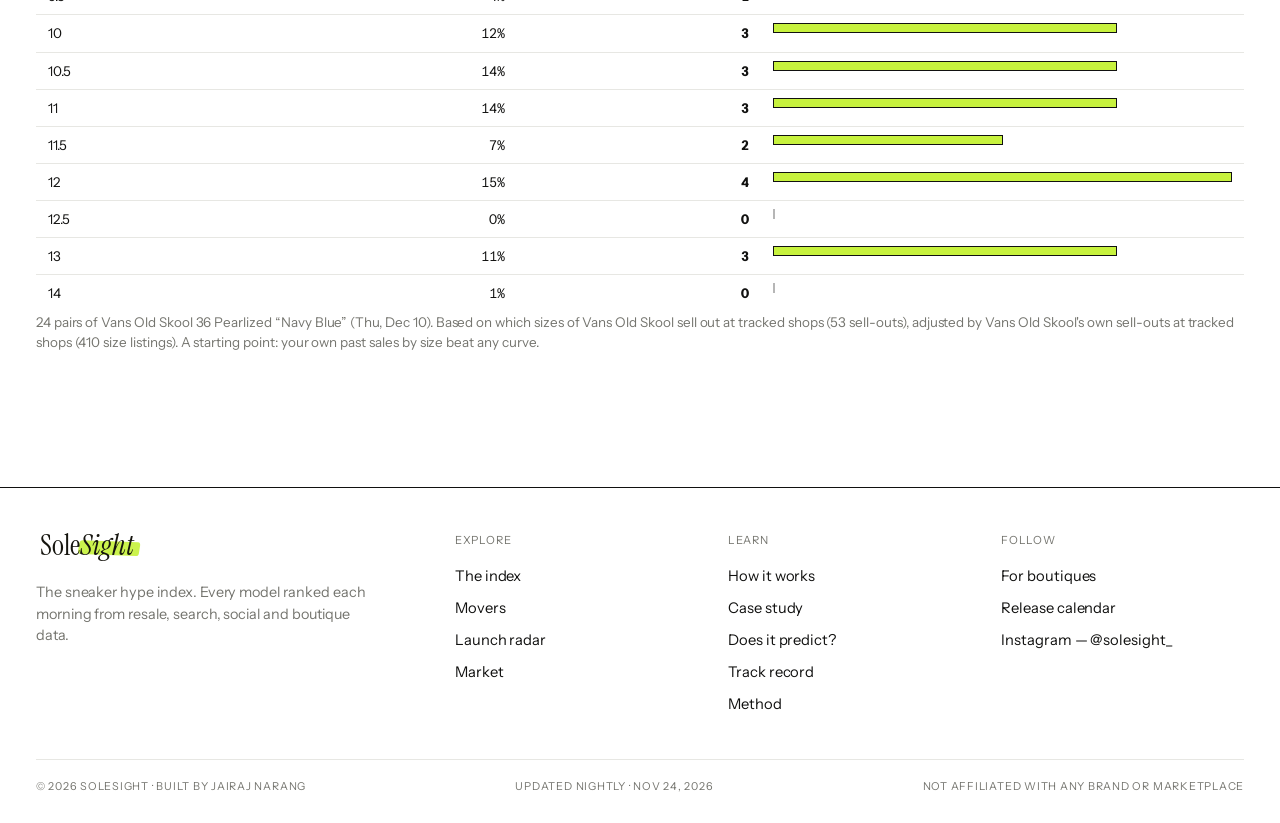
==== commit 518a33cd: "chore: publish site 2026-11-24T22:39:16Z" ====
--- a/boutiques.html
+++ b/boutiques.html
@@ -17,7 +17,7 @@
   <meta property="og:image" content="https://solesight.xyz/og.png" />
   <meta property="og:url" content="https://solesight.xyz/" />
   <meta name="twitter:card" content="summary_large_image" />
-  <link rel="stylesheet" href="styles.css?v=69" />
+  <link rel="stylesheet" href="styles.css?v=70" />
 </head>
 <body>
   <a href="#top" class="skip-link">Skip to content</a>
@@ -139,6 +139,10 @@
         momentum and share of the top&nbsp;10.</p>
       <div class="mkt-table" id="mkt-brands"></div>
       <div class="mkt-cats" id="mkt-cats"></div>
+      <h3 class="nm-h" id="sizes">Which sizes sell</h3>
+      <p class="section-sub">Every tracked shoe at every tracked boutique, added up: the share of sell-outs that happen in
+        each size. Open any shoe for its own size breakdown.</p>
+      <div class="bt tr sz-market" id="sz-market"></div>
     </section>
 
     <!-- ───────────────── track record ───────────────── -->
@@ -494,9 +498,9 @@
   <aside class="sheet" id="sheet" aria-hidden="true" role="dialog" aria-modal="true"
     aria-labelledby="sheet-title" tabindex="-1"></aside>
 
-  <script src="app.js?v=63"></script>
+  <script src="app.js?v=64"></script>
   <script src="config.js?v=1"></script>
-  <script src="boutique.js?v=30"></script>
+  <script src="boutique.js?v=31"></script>
   <script src="account.js?v=1"></script>
   <script src="ask.js?v=2"></script>
 </body>
--- a/styles.css
+++ b/styles.css
@@ -1694,7 +1694,7 @@
 .sheet-note { font-size: .74rem; color: var(--ink-3); margin: 6px 0 0; line-height: 1.4; }
 
 /* Track record */
-.tr { --series-1: #2a78d6; }
+.tr, .sz-chart, .sz-cap { --series-1: #2a78d6; }
 .tr-head b { font-size: 1.6rem; }
 .tr-chart { position: relative; margin: 24px 0 4px; background: var(--paper); border: 1px solid var(--line);
   border-radius: 14px; padding: 16px 14px 30px 52px; }
@@ -1728,3 +1728,31 @@
 .tr-call em { font-style: normal; color: var(--ink-3); font-variant-numeric: tabular-nums; }
 .tr-call .sr { position: absolute; width: 1px; height: 1px; overflow: hidden; clip: rect(0 0 0 0); }
 .tr-live { margin-top: 12px; }
+
+/* ---------- size analytics (app.js sizeChart) ---------- */
+.sz-chart { position: relative; margin: 14px 0 4px; background: var(--paper); border: 1px solid var(--line);
+  border-radius: 12px; padding: 16px 14px 30px 52px; }
+.sz-plot { position: relative; height: 160px; display: flex; align-items: flex-end; gap: 2px;
+  border-bottom: 1px solid var(--line); }
+.sz-bar { position: relative; flex: 1 1 0; height: 100%; display: flex; align-items: flex-end; outline: none; }
+.sz-bar span { display: block; width: 100%; background: var(--series-1); border-radius: 4px 4px 0 0; min-height: 0; }
+.sz-bar[tabindex="0"] { cursor: default; }
+.sz-bar[tabindex="0"]:hover, .sz-bar:focus-visible, .sz-bar.on { background: rgba(42, 120, 214, .08); }
+.sz-ref { position: absolute; left: -1px; right: -1px; height: 0; border-top: 2px solid var(--ink); pointer-events: none; }
+.sz-y { position: absolute; left: 10px; top: 16px; height: 160px; width: 36px; }
+.sz-y span, .sz-x span { position: absolute; font-size: 11px; color: var(--ink-3); font-variant-numeric: tabular-nums; }
+.sz-y span { right: 0; transform: translateY(50%); }
+.sz-x { position: absolute; left: 52px; right: 14px; bottom: 8px; height: 14px; }
+.sz-x span { transform: translateX(-50%); white-space: nowrap; }
+.sz-tip { min-width: 170px; }
+.sz-cap { display: flex; flex-wrap: wrap; gap: 4px 14px; align-items: center; }
+.sz-key { display: inline-flex; align-items: center; gap: 6px; }
+.sz-key i { display: inline-block; }
+.sz-key .sw-bar { width: 10px; height: 10px; border-radius: 2px; background: var(--series-1); }
+.sz-key .sw-ref { width: 14px; height: 0; border-top: 2px solid var(--ink); }
+.sz-market { margin-top: 8px; }
+@media (max-width: 560px) {
+  .sz-chart { padding-left: 44px; padding-right: 8px; }
+  .sz-x { left: 44px; right: 8px; }
+  .sz-plot { gap: 1px; }
+}
